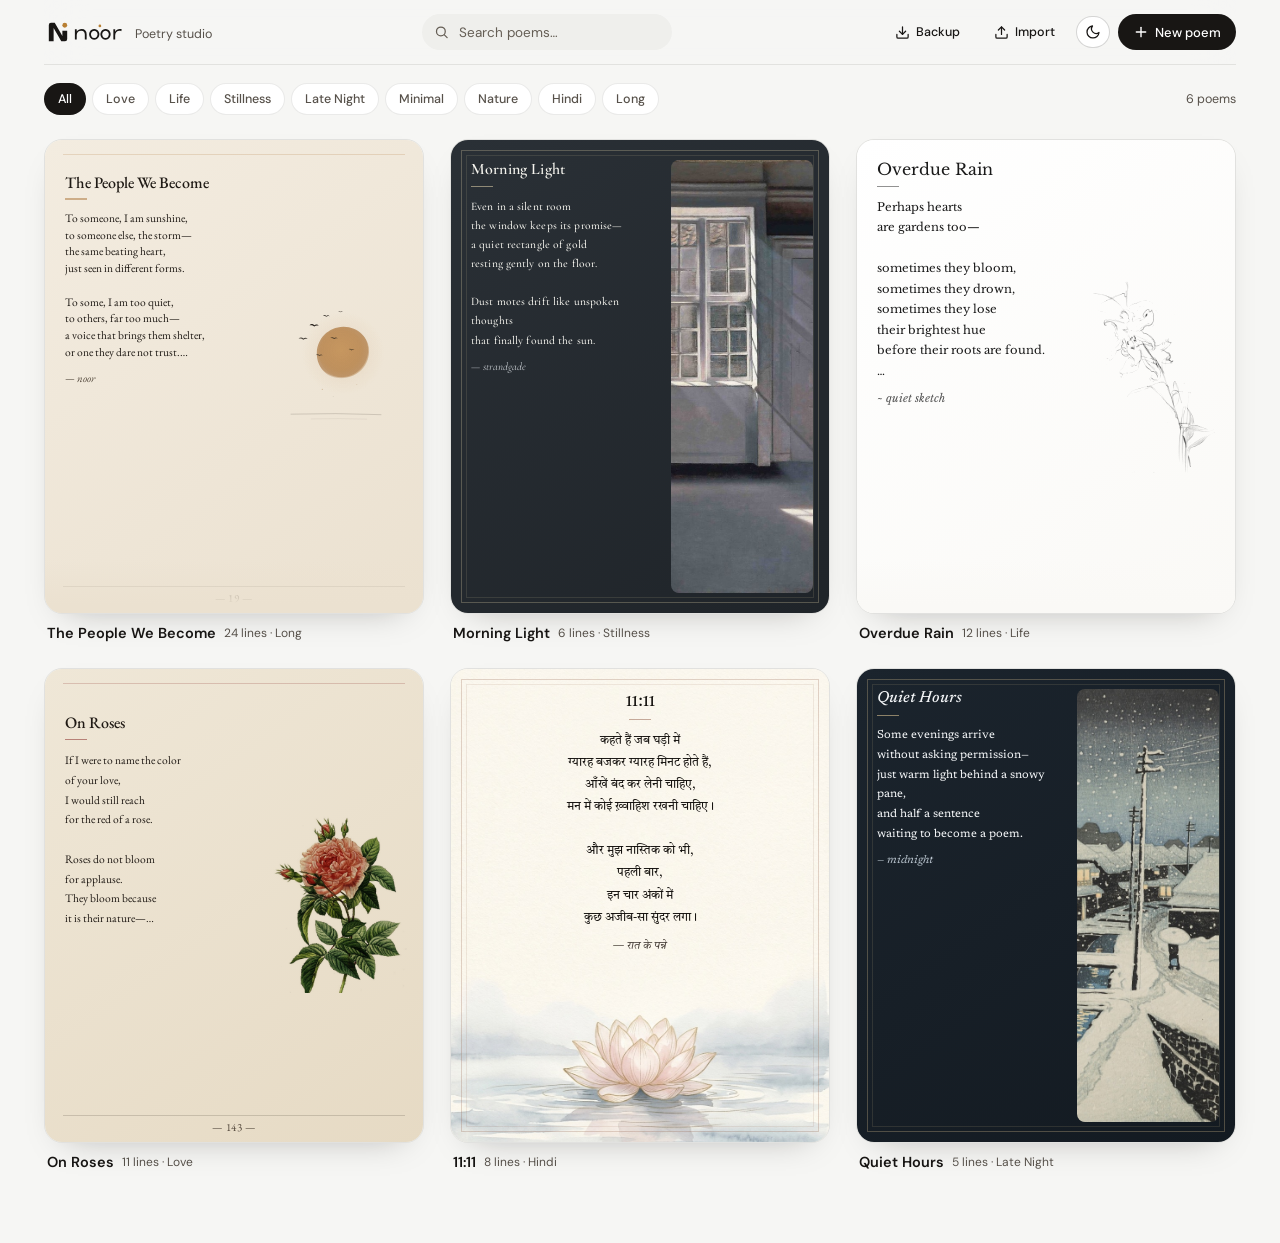
==== index.html @ 833d7e95 "Initial commit: Noor Poetry Studio" ====
<!doctype html>
<html lang="en">
<head>
  <meta charset="utf-8">
  <meta name="viewport" content="width=device-width,initial-scale=1,viewport-fit=cover">
  <meta name="theme-color" content="#F6F6F4" media="(prefers-color-scheme: light)">
  <meta name="theme-color" content="#0E0F12" media="(prefers-color-scheme: dark)">
  <meta name="apple-mobile-web-app-capable" content="yes">
  <meta name="apple-mobile-web-app-status-bar-style" content="default">
  <meta name="apple-mobile-web-app-title" content="Noor">
  <title>Noor — Poetry Studio</title>
  <meta name="description" content="Noor is a quiet, native-feeling poetry writer and editorial studio. 69 curated museum, Indian & minimalist artworks, 32 fonts, draggable text, word & line cutouts, torn paper, and high-res PNG exports.">
  <link rel="manifest" href="./manifest.webmanifest">
  <link rel="icon" href="./assets/brand/kit/favicon.ico" sizes="any">
  <link rel="icon" href="./assets/brand/kit/favicon.svg" type="image/svg+xml">
  <link rel="apple-touch-icon" href="./assets/brand/apple-touch-icon.png">
  <link rel="preconnect" href="https://fonts.googleapis.com">
  <link rel="preconnect" href="https://fonts.gstatic.com" crossorigin>
  <link rel="stylesheet" href="https://fonts.googleapis.com/css2?family=Alex+Brush&family=Amita:wght@400;700&family=Bodoni+Moda:ital,opsz,wght@0,6..96,400..700;1,6..96,400..600&family=Caveat:wght@400..600&family=Cormorant+Garamond:ital,wght@0,400;0,500;0,600;1,400;1,600&family=Courier+Prime:ital,wght@0,400;1,400&family=Crimson+Pro:ital,wght@0,400;0,500;0,600;1,400&family=DM+Sans:ital,opsz,wght@0,9..40,400..600;1,9..40,400&family=Dancing+Script:wght@500;600&family=EB+Garamond:ital,wght@0,400;0,500;0,600;1,400&family=Eczar:wght@400;500;600;700&family=Fraunces:ital,opsz,wght@0,9..144,400..600;1,9..144,400..600&family=Gotu&family=Homemade+Apple&family=IBM+Plex+Mono:wght@400;500&family=Instrument+Serif:ital@0;1&family=Inter:wght@400;500;600&family=Jost:wght@300;400;500&family=Kalam:wght@400;700&family=La+Belle+Aurore&family=Libre+Baskerville:ital,wght@0,400;0,700;1,400&family=Lora:ital,wght@0,400;0,500;0,600;1,400&family=Newsreader:ital,opsz,wght@0,6..72,400..600;1,6..72,400..600&family=Noto+Serif+Devanagari:wght@400;500;600;700&family=Playfair+Display:ital,wght@0,400;0,600;1,400;1,600&family=Reenie+Beanie&family=Rozha+One&family=Sacramento&family=Sahitya:wght@400;700&family=Shadows+Into+Light&family=Special+Elite&family=Syne:wght@400;500;600&family=Tiro+Devanagari+Hindi:ital@0;1&family=Yatra+One&display=swap">
  <link rel="stylesheet" href="./styles.css">
</head>
<body>
  <div id="app"></div>
  <div id="toast-root" class="toast-root" aria-live="polite"></div>
  <script type="module" src="./app.js"></script>
</body>
</html>
---- styles.css ----
:root {
  --bg: #F6F6F4;
  --surface: #FFFFFF;
  --surface-2: #EFEFEC;
  --glass: rgba(255, 255, 255, 0.80);
  --glass-bg: rgba(246, 246, 244, 0.82);
  --ink: #181614;
  --ink-2: #57514A;
  --ink-3: #655E55;
  --line: rgba(24, 22, 20, 0.09);
  --line-strong: rgba(24, 22, 20, 0.18);
  --accent: #B87F32;
  --accent-warm: #A34A32;
  --btn-bg: #181614;
  --btn-ink: #FFFFFF;
  --shadow-sheet: 0 24px 60px -28px rgba(18, 15, 12, 0.30), 0 4px 16px -6px rgba(18, 15, 12, 0.10);
  --shadow-float: 0 12px 32px -10px rgba(18, 15, 12, 0.24), 0 2px 8px -2px rgba(18, 15, 12, 0.10);
  --ease-ios: cubic-bezier(0.32, 0.72, 0, 1);
  --font-ui: "DM Sans", -apple-system, BlinkMacSystemFont, "SF Pro Text", "Segoe UI", sans-serif;
  --font-brand: "Cormorant Garamond", Georgia, serif;
}

[data-theme="dark"] {
  --bg: #0E0F12;
  --surface: #17191E;
  --surface-2: #22252C;
  --glass: rgba(23, 25, 30, 0.82);
  --glass-bg: rgba(14, 15, 18, 0.84);
  --ink: #F4F1EA;
  --ink-2: #ACA69B;
  --ink-3: #878177;
  --line: rgba(255, 255, 255, 0.09);
  --line-strong: rgba(255, 255, 255, 0.20);
  --accent: #D9A75A;
  --accent-warm: #E0876E;
  --btn-bg: #F4F1EA;
  --btn-ink: #121316;
  --shadow-sheet: 0 28px 70px -22px rgba(0, 0, 0, 0.72), 0 6px 18px -6px rgba(0, 0, 0, 0.45);
  --shadow-float: 0 16px 38px -10px rgba(0, 0, 0, 0.62), 0 2px 8px rgba(0, 0, 0, 0.40);
}

*, *::before, *::after { box-sizing: border-box; -webkit-tap-highlight-color: transparent; }
html, body {
  margin: 0; padding: 0; background: var(--bg); color: var(--ink);
  font-family: var(--font-ui); -webkit-font-smoothing: antialiased;
  min-height: 100%; overflow-x: clip;
  font-feature-settings: "cv02", "cv03", "cv04", "cv11";
}
button, input, textarea { font: inherit; color: inherit; touch-action: manipulation; }
button { cursor: pointer; }
button:focus-visible, input:focus-visible, textarea:focus-visible { outline: 2px solid var(--accent); outline-offset: 2px; }

@keyframes iosFadeUp {
  from { opacity: 0; transform: translateY(6px); }
  to { opacity: 1; transform: translateY(0); }
}
@keyframes iosSheetSlide {
  from { transform: translateY(100%); }
  to { transform: translateY(0); }
}
@keyframes iosPopIn {
  from { opacity: 0; transform: scale(0.95) translateY(-4px); }
  to { opacity: 1; transform: scale(1) translateY(0); }
}

/* Shared Buttons — tactile iOS press physics */
.btn {
  display: inline-flex; align-items: center; justify-content: center; gap: 6px;
  height: 36px; padding: 0 14px; border-radius: 999px;
  border: 1px solid var(--line-strong); background: var(--surface); color: var(--ink);
  font-size: 13px; font-weight: 500; white-space: nowrap;
  transition: background .16s ease, border-color .16s ease, transform .14s var(--ease-ios), opacity .16s ease;
}
.btn:hover { background: var(--surface-2); }
.btn:active { transform: scale(0.96); }
.btn.primary { background: var(--btn-bg); color: var(--btn-ink); border-color: transparent; }
.btn.primary:hover { opacity: 0.9; background: var(--btn-bg); }
.btn.ghost { background: transparent; border-color: transparent; }
.btn.ghost:hover { background: var(--surface-2); }
.btn.sm { height: 32px; padding: 0 12px; font-size: 12.5px; }
.btn.icon-only { width: 34px; padding: 0; }
.btn.danger { color: #B83A32; border-color: rgba(184, 58, 50, 0.28); }
[data-theme="dark"] .btn.danger { color: #F08A80; border-color: rgba(240, 138, 128, 0.30); }
.btn.danger:hover { background: rgba(184, 58, 50, 0.10); }
.btn[disabled] { opacity: 0.42; cursor: not-allowed; transform: none; }

/* Brand Mark — The Colophon Arch */
.brand { display: flex; align-items: center; gap: 10px; min-width: 0; }
.brand-arch {
  width: 24px; height: 24px; flex-shrink: 0; color: var(--ink);
  display: inline-flex; align-items: center; justify-content: center;
}
.brand-arch-dot { fill: var(--accent); }
.brand-mark {
  display: inline-flex; align-items: center; gap: 9px;
  font-family: var(--font-brand); font-size: 30px; font-weight: 600;
  letter-spacing: -0.02em; line-height: 1; margin: 0;
}
.brand-sub { font-size: 12.5px; color: var(--ink-2); white-space: nowrap; padding-top: 3px; }

/* ================= GALLERY SHELL ================= */
.shell {
  max-width: 1240px; margin: 0 auto;
  padding: 0 24px calc(72px + env(safe-area-inset-bottom, 0px));
  animation: iosFadeUp .22s var(--ease-ios);
}

.topbar {
  position: sticky; top: 0; z-index: 25;
  display: flex; align-items: center; justify-content: space-between; gap: 14px;
  padding: calc(14px + env(safe-area-inset-top, 0px)) 0 14px;
  background: var(--glass-bg);
  -webkit-backdrop-filter: saturate(180%) blur(20px);
  backdrop-filter: saturate(180%) blur(20px);
  border-bottom: 1px solid var(--line);
}
.topbar-right { display: flex; align-items: center; gap: 8px; flex-wrap: nowrap; }

.search-wrap { position: relative; width: 250px; }
.search-wrap svg { position: absolute; left: 12px; top: 50%; transform: translateY(-50%); color: var(--ink-3); pointer-events: none; }
.search-in {
  width: 100%; height: 36px; padding: 0 14px 0 36px; border-radius: 999px;
  border: 1px solid transparent; background: var(--surface-2); font-size: 13.5px;
  transition: background .16s ease, border-color .16s ease;
}
.search-in::placeholder { color: var(--ink-3); }
.search-in:focus { background: var(--surface); border-color: var(--line-strong); outline: none; }

.filter-bar {
  display: flex; align-items: center; justify-content: space-between; gap: 12px;
  padding: 16px 0 22px;
}
.mood-pills {
  display: flex; align-items: center; gap: 6px;
  overflow-x: auto; scrollbar-width: none; -webkit-overflow-scrolling: touch;
  padding: 2px 0;
}
.mood-pills::-webkit-scrollbar { display: none; }
.pill {
  height: 32px; padding: 0 13px; border-radius: 999px; flex-shrink: 0;
  border: 1px solid var(--line); background: var(--surface); color: var(--ink-2);
  font-size: 12.5px; font-weight: 500;
  transition: all .16s var(--ease-ios);
}
.pill:hover { border-color: var(--line-strong); color: var(--ink); }
.pill:active { transform: scale(0.95); }
.pill.on { background: var(--btn-bg); color: var(--btn-ink); border-color: transparent; }
.gallery-stat { font-size: 12.5px; color: var(--ink-2); white-space: nowrap; flex-shrink: 0; }

/* Anthology Grid */
.anthology-grid {
  display: grid;
  grid-template-columns: repeat(3, minmax(0, 1fr));
  gap: 26px;
}
.poem-card {
  display: flex; flex-direction: column; gap: 10px;
  background: transparent; border: 0; padding: 0; text-align: left;
  transition: transform .22s var(--ease-ios);
}
.poem-card:hover { transform: translateY(-4px); }
.poem-card:active { transform: scale(0.98); }
.poem-card-frame {
  position: relative; width: 100%; aspect-ratio: 4 / 5;
  border-radius: 18px; overflow: hidden;
  border: 1px solid var(--line);
  box-shadow: 0 14px 34px -22px rgba(18, 15, 12, 0.34);
}
.poem-card-frame .poem-sheet {
  width: 100%; height: 100%; max-width: none; border-radius: 0; box-shadow: none;
  aspect-ratio: auto !important; min-height: 0 !important;
}
.poem-card-fade {
  position: absolute; left: 0; right: 0; bottom: 0; height: 54px; z-index: 6; pointer-events: none;
}
.poem-card-meta {
  display: flex; align-items: center; justify-content: space-between; gap: 8px; padding: 0 3px;
}
.poem-card-title { font-size: 14.5px; font-weight: 600; color: var(--ink); margin: 0; overflow: hidden; text-overflow: ellipsis; white-space: nowrap; }
.poem-card-sub { font-size: 12px; color: var(--ink-2); white-space: nowrap; flex-shrink: 0; font-variant-numeric: tabular-nums; }

.empty-state {
  text-align: center; padding: 72px 20px; border: 1px dashed var(--line-strong); border-radius: 20px;
  background: var(--surface);
}
.empty-state h2 { font-family: var(--font-brand); font-size: 30px; font-weight: 500; margin: 12px 0 8px; }
.empty-state p { color: var(--ink-2); font-size: 14px; margin: 0 0 22px; }

/* Floating mobile FAB on Anthology */
.mobile-fab-wrap { display: none; }

/* Popover menu (iOS native action menu) */
.menu-wrap { position: relative; }
.ios-menu {
  position: absolute; right: 0; top: calc(100% + 8px); z-index: 60;
  min-width: 196px; padding: 6px; border-radius: 16px;
  background: var(--glass);
  -webkit-backdrop-filter: saturate(180%) blur(24px);
  backdrop-filter: saturate(180%) blur(24px);
  border: 1px solid var(--line-strong);
  box-shadow: var(--shadow-float);
  display: flex; flex-direction: column; gap: 2px;
  animation: iosPopIn .18s var(--ease-ios);
  transform-origin: top right;
}
.ios-menu-item {
  display: flex; align-items: center; justify-content: space-between; gap: 10px;
  width: 100%; height: 38px; padding: 0 12px; border-radius: 10px;
  border: 0; background: transparent; color: var(--ink);
  font-size: 13.5px; font-weight: 500; text-align: left;
}
.ios-menu-item:hover { background: var(--surface-2); }
.ios-menu-item.danger { color: #B83A32; }
[data-theme="dark"] .ios-menu-item.danger { color: #F08A80; }
.ios-menu-sep { height: 1px; background: var(--line); margin: 4px 6px; }

/* ================= STUDIO VIEW ================= */
.studio {
  display: grid; grid-template-columns: minmax(0, 1fr) 372px;
  height: 100dvh; overflow: hidden;
  animation: iosFadeUp .2s var(--ease-ios);
}
.studio.is-focus { grid-template-columns: minmax(0, 1fr); }
.studio.is-focus .studio-rail { display: none; }

.studio-stage {
  display: flex; flex-direction: column; min-width: 0; min-height: 0;
  background: var(--bg);
}
.stage-bar {
  display: flex; align-items: center; justify-content: space-between; gap: 10px;
  padding: calc(10px + env(safe-area-inset-top, 0px)) 18px 10px;
  border-bottom: 1px solid var(--line);
  background: var(--glass);
  -webkit-backdrop-filter: saturate(180%) blur(20px);
  backdrop-filter: saturate(180%) blur(20px);
  flex-shrink: 0; z-index: 20;
}
.stage-bar-left, .stage-bar-right { display: flex; align-items: center; gap: 7px; }
.desktop-only { display: inline-flex; }
.mobile-only { display: none; }

/* Segmented control (iOS pill track) */
.seg {
  display: inline-flex; align-items: center; padding: 3px; border-radius: 999px;
  background: var(--surface-2); border: 1px solid var(--line);
}
.seg-btn {
  height: 26px; padding: 0 11px; border-radius: 999px; border: 0; background: transparent;
  font-size: 12px; font-weight: 500; color: var(--ink-2); white-space: nowrap;
  transition: all .18s var(--ease-ios);
}
.seg-btn.on { background: var(--surface); color: var(--ink); box-shadow: 0 1px 3px rgba(0, 0, 0, 0.10); }

.stage-canvas-wrap {
  flex: 1; min-height: 0; overflow-y: auto; overscroll-behavior: contain;
  display: flex; flex-direction: column; align-items: center; justify-content: flex-start;
  padding: 24px 28px 36px; gap: 14px;
}

/* Carousel slide bar */
.carousel-nav {
  display: flex; align-items: center; justify-content: center; gap: 8px; flex-wrap: wrap;
  padding: 5px 10px; border-radius: 999px;
  background: var(--surface); border: 1px solid var(--line);
  box-shadow: 0 4px 14px -8px rgba(0, 0, 0, 0.12);
}
.carousel-dots { display: flex; align-items: center; gap: 6px; }
.c-dot {
  width: 7px; height: 7px; border-radius: 50%; border: 0; padding: 0;
  background: var(--line-strong); transition: all .18s var(--ease-ios);
}
.c-dot.on { width: 20px; border-radius: 999px; background: var(--accent); }
.carousel-lbl { font-size: 12px; font-weight: 500; color: var(--ink-2); min-width: 72px; text-align: center; font-variant-numeric: tabular-nums; }

.stage-footer {
  display: flex; align-items: center; justify-content: space-between; gap: 12px;
  padding: 9px 20px; border-top: 1px solid var(--line);
  background: var(--surface); font-size: 12px; color: var(--ink-2); flex-shrink: 0;
  font-variant-numeric: tabular-nums;
}
.stage-tip { color: var(--ink-2); }

/* ================= POEM POSTER SHEET ================= */
.poem-sheet {
  --ps-scale: 1;
  --ps-lh-mult: 1;
  --ps-pad-mult: 1;
  position: relative;
  isolation: isolate;
  width: 100%;
  max-width: 468px;
  border-radius: 16px;
  overflow: hidden;
  box-shadow: var(--shadow-sheet);
  display: flex;
  flex-direction: column;
  justify-content: center;
  flex-shrink: 0;
  transition: background .25s ease;
}
.poem-sheet.rat-4-5 { aspect-ratio: 4 / 5; max-width: 458px; }
.poem-sheet.rat-1-1 { aspect-ratio: 1 / 1; max-width: 458px; }
.poem-sheet.rat-9-16 { aspect-ratio: 9 / 16; max-width: 350px; }
.poem-sheet.rat-2-3 { aspect-ratio: 2 / 3; max-width: 408px; }
.poem-sheet.rat-auto { min-height: 520px; max-width: 520px; height: auto; justify-content: flex-start; }

.poem-sheet.is-mat { padding: 26px 26px 46px; }
.poem-sheet-inner {
  position: relative; width: 100%; flex: 1;
  display: flex; flex-direction: column; justify-content: center;
  overflow: hidden;
}
.poem-sheet.rat-auto .poem-sheet-inner { justify-content: flex-start; }

.poem-grain {
  position: absolute; inset: 0; pointer-events: none; z-index: 1; opacity: 0.032;
  background-image: radial-gradient(rgba(0,0,0,0.6) 0.6px, transparent 0.6px);
  background-size: 4px 4px;
}
.poem-bg-img {
  position: absolute; inset: 0; width: 100%; height: 100%;
  object-fit: cover; z-index: 0; pointer-events: none;
}
.poem-bg-img.blend-mul { mix-blend-mode: multiply; }
.poem-wash { position: absolute; inset: 0; z-index: 1; pointer-events: none; }

/* Frames */
.poem-frame-hairline {
  position: absolute; inset: 16px; border: 1px solid currentColor; opacity: 0.28;
  pointer-events: none; z-index: 4;
}
.poem-frame-hairline::after {
  content: ""; position: absolute; inset: 4px; border: 1px solid currentColor; opacity: 0.45;
}
.poem-frame-arch {
  position: absolute; inset: 18px; border: 1px solid currentColor; opacity: 0.28;
  border-radius: 999px 999px 0 0; pointer-events: none; z-index: 4;
}
.poem-book-top, .poem-book-bot { position: absolute; left: 28px; right: 28px; pointer-events: none; z-index: 4; }
.poem-book-top { top: 22px; height: 1px; background: currentColor; opacity: 0.22; }
.poem-book-bot {
  bottom: 14px; text-align: center; font-size: 11px; letter-spacing: .06em;
  padding-top: 8px; border-top: 1px solid color-mix(in srgb, currentColor 22%, transparent);
}

/* Split & Stack — no z-index so mix-blend-mode: multiply blends cleanly with .poem-sheet */
.poem-split {
  position: relative; width: 100%; flex: 1;
  display: grid; grid-template-columns: minmax(0, 1.18fr) minmax(0, 0.88fr);
  align-items: center; gap: 14px;
  padding: calc(34px * var(--ps-pad-mult)) calc(24px * var(--ps-pad-mult)) calc(34px * var(--ps-pad-mult)) calc(32px * var(--ps-pad-mult));
}
.poem-sheet.rat-auto .poem-split { align-items: start; padding-top: 44px; padding-bottom: 48px; }
.poem-sheet.fr-bookpage .poem-split { padding-top: calc(44px * var(--ps-pad-mult)); padding-bottom: calc(50px * var(--ps-pad-mult)); }

.poem-split-art {
  width: 100%; height: 100%; max-height: 450px;
  display: flex; align-items: center; justify-content: center;
  overflow: hidden; border-radius: 8px;
}
.poem-sheet.rat-auto .poem-split-art { position: sticky; top: 28px; height: 380px; }
.poem-split-art.is-blend, .poem-split-art.is-contain { border-radius: 0; }
.poem-split-art.is-blend { mix-blend-mode: multiply; }

.poem-stack {
  position: relative; width: 100%; flex: 1;
  display: flex; flex-direction: column; justify-content: space-between; gap: 16px;
  padding: calc(34px * var(--ps-pad-mult)) calc(34px * var(--ps-pad-mult)) calc(28px * var(--ps-pad-mult));
}
.poem-sheet.fr-bookpage .poem-stack { padding-top: calc(44px * var(--ps-pad-mult)); padding-bottom: calc(48px * var(--ps-pad-mult)); }
.poem-stack-art {
  width: 100%; height: 170px; flex-shrink: 0;
  display: flex; align-items: center; justify-content: center;
  overflow: hidden; border-radius: 8px;
}
.poem-stack-art.is-blend, .poem-stack-art.is-contain { border-radius: 0; }
.poem-stack-art.is-blend { mix-blend-mode: multiply; }

.poem-side-img { width: 100%; height: 100%; object-fit: cover; display: block; }
.poem-side-img.blend-mul, .poem-side-img.is-contain { object-fit: contain; }
.poem-side-img.is-vignette {
  -webkit-mask-image: radial-gradient(ellipse 62% 62% at 50% 48%, #000 42%, transparent 94%);
  mask-image: radial-gradient(ellipse 62% 62% at 50% 48%, #000 42%, transparent 94%);
}

/* Text block */
.poem-text-col { position: relative; z-index: 3; width: 100%; display: flex; flex-direction: column; }
.poem-overlay-pad { padding: calc(44px * var(--ps-pad-mult)) calc(42px * var(--ps-pad-mult)); }
.poem-sheet.fr-bookpage .poem-overlay-pad {
  padding-top: calc(52px * var(--ps-pad-mult));
  padding-bottom: calc(58px * var(--ps-pad-mult));
}

.poem-title-in, .poem-title-ro {
  width: 100%; border: 0; background: transparent; padding: 0; margin: 0;
  font-size: calc(23px * var(--ps-scale));
  line-height: 1.22; color: inherit; outline: none;
}
.poem-title-in::placeholder { color: currentColor; opacity: 0.36; }
.poem-rule {
  width: calc(30px * var(--ps-scale)); height: 1.5px;
  margin: calc(9px * var(--ps-scale)) 0 calc(15px * var(--ps-scale)); opacity: 0.55;
}
.poem-text-col.al-center .poem-rule { margin-left: auto; margin-right: auto; }
.poem-text-col.al-right .poem-rule { margin-left: auto; }

.poem-body-in, .poem-body-ro {
  width: 100%; border: 0; background: transparent; padding: 0; margin: 0;
  font-size: calc(14.5px * var(--ps-scale));
  color: inherit; resize: none; outline: none;
  white-space: pre-wrap; word-break: break-word; overflow: hidden;
}
.poem-body-in::placeholder { color: currentColor; opacity: 0.36; }
.poem-sign {
  margin-top: calc(16px * var(--ps-scale));
  font-size: max(11px, calc(12px * var(--ps-scale)));
  font-style: italic; opacity: 1;
}
.poem-slide-badge {
  position: absolute; bottom: 14px; left: 50%; transform: translateX(-50%);
  z-index: 4; font-size: 11px; letter-spacing: .08em; pointer-events: none;
}

/* Gallery Card Miniature */
.poem-card-frame .poem-sheet-inner { justify-content: flex-start; }
.poem-card-frame .poem-split { padding: 20px 16px 20px 20px; gap: 10px; align-items: start; }
.poem-card-frame .poem-overlay-pad { padding: 24px 22px; }
.poem-card-frame .poem-title-ro { font-size: 16px; }
.poem-card-frame .poem-body-ro {
  font-size: 11.5px;
  display: -webkit-box; -webkit-line-clamp: 9; -webkit-box-orient: vertical; overflow: hidden;
}
.poem-card-frame .poem-rule { margin: 6px 0 10px; width: 22px; }
.poem-card-frame .poem-sign { font-size: 11px; margin-top: 10px; }
.poem-card-frame .poem-frame-hairline { inset: 10px; }
.poem-card-frame .poem-book-top { top: 14px; left: 18px; right: 18px; }
.poem-card-frame .poem-book-bot { bottom: 8px; left: 18px; right: 18px; font-size: 11px; padding-top: 4px; }

/* ================= DESKTOP INSPECTOR RAIL ================= */
.studio-rail {
  display: flex; flex-direction: column; min-height: 0;
  background: var(--surface); border-left: 1px solid var(--line);
}
.rail-sheet-head { display: none; }
.rail-tabs {
  display: grid; grid-template-columns: repeat(4, 1fr);
  border-bottom: 1px solid var(--line); flex-shrink: 0;
}
.rail-tab {
  height: 46px; border: 0; background: transparent;
  font-size: 13px; font-weight: 500; color: var(--ink-2);
  border-bottom: 2px solid transparent; transition: color .14s ease, border-color .14s ease;
}
.rail-tab:hover { color: var(--ink); }
.rail-tab.on { color: var(--ink); border-bottom-color: var(--ink); font-weight: 600; }

.rail-body {
  flex: 1; min-height: 0; overflow-y: auto; overscroll-behavior: contain;
  padding: 16px; display: flex; flex-direction: column; gap: 16px;
}
.rail-foot {
  display: flex; align-items: center; justify-content: space-between; gap: 8px;
  padding: 12px 16px; border-top: 1px solid var(--line); flex-shrink: 0;
}

.sec-lbl {
  font-size: 11px; font-weight: 600; text-transform: uppercase; letter-spacing: .06em;
  color: var(--ink-2); margin: 0 0 8px;
}
.subtabs { display: flex; flex-wrap: wrap; gap: 5px; }
.subtab {
  height: 28px; padding: 0 11px; border-radius: 999px;
  border: 1px solid var(--line); background: transparent; color: var(--ink-2);
  font-size: 11.5px; font-weight: 500; white-space: nowrap;
  transition: all .14s ease;
}
.subtab:hover { border-color: var(--line-strong); color: var(--ink); }
.subtab:active { transform: scale(0.95); }
.subtab.on { background: var(--btn-bg); color: var(--btn-ink); border-color: transparent; }

.paint-grid { display: grid; grid-template-columns: repeat(3, minmax(0, 1fr)); gap: 8px; }
.paint-btn {
  display: flex; flex-direction: column; align-items: stretch; gap: 4px;
  padding: 4px; border-radius: 12px;
  border: 1px solid var(--line); background: transparent; text-align: center;
  transition: border-color .14s ease, transform .14s var(--ease-ios);
}
.paint-btn:hover { border-color: var(--line-strong); }
.paint-btn:active { transform: scale(0.96); }
.paint-btn.on { border-color: var(--ink); box-shadow: inset 0 0 0 1px var(--ink); }
.paint-thumb {
  display: block; width: 100%; aspect-ratio: 3 / 4; border-radius: 8px;
  overflow: hidden; background: var(--surface-2);
}
.paint-thumb img { width: 100%; height: 100%; object-fit: cover; display: block; }
.paint-thumb.is-contain { isolation: isolate; }
.paint-thumb.is-contain img { object-fit: contain; padding: 5px; }
.paint-thumb.is-blend img { mix-blend-mode: multiply; }
.paint-thumb.is-vignette img {
  -webkit-mask-image: radial-gradient(ellipse 62% 62% at 50% 48%, #000 42%, transparent 94%);
  mask-image: radial-gradient(ellipse 62% 62% at 50% 48%, #000 42%, transparent 94%);
}
.paint-nm { font-size: 11px; font-weight: 500; color: var(--ink-2); white-space: nowrap; overflow: hidden; text-overflow: ellipsis; }

.paper-grid { display: grid; grid-template-columns: repeat(2, minmax(0, 1fr)); gap: 8px; }
.paper-btn {
  display: flex; flex-direction: column; gap: 5px; padding: 6px; border-radius: 12px;
  border: 1px solid var(--line); background: transparent; text-align: left;
  transition: transform .14s var(--ease-ios);
}
.paper-btn:hover { border-color: var(--line-strong); }
.paper-btn:active { transform: scale(0.97); }
.paper-btn.on { border-color: var(--ink); box-shadow: inset 0 0 0 1px var(--ink); }
.paper-sw {
  height: 44px; border-radius: 8px; display: flex; align-items: center; justify-content: center;
  font-family: var(--font-brand); font-size: 20px; border: 1px solid var(--line);
}
.paper-nm { font-size: 11.5px; font-weight: 500; color: var(--ink-2); }

.pills { display: flex; flex-wrap: wrap; gap: 6px; }
.choice-pill {
  height: 32px; padding: 0 12px; border-radius: 10px;
  border: 1px solid var(--line); background: transparent; color: var(--ink-2);
  font-size: 12.5px; font-weight: 500; transition: all .14s ease;
}
.choice-pill:hover { border-color: var(--line-strong); color: var(--ink); }
.choice-pill:active { transform: scale(0.96); }
.choice-pill.on { background: var(--btn-bg); color: var(--btn-ink); border-color: transparent; }

.font-list { display: flex; flex-direction: column; gap: 6px; }
.font-btn {
  display: flex; align-items: baseline; justify-content: space-between; gap: 10px;
  padding: 11px 13px; border-radius: 12px; border: 1px solid var(--line);
  background: transparent; text-align: left; transition: all .14s ease;
}
.font-btn:hover { border-color: var(--line-strong); }
.font-btn:active { transform: scale(0.98); }
.font-btn.on { border-color: var(--ink); background: var(--surface-2); }
.font-sample { font-size: 17px; color: var(--ink); }
.font-cat { font-size: 11px; color: var(--ink-2); text-transform: capitalize; }

.field-in {
  width: 100%; height: 38px; padding: 0 12px; border-radius: 10px;
  border: 1px solid var(--line); background: var(--bg); font-size: 13.5px;
}
.field-in:focus { border-color: var(--ink-3); outline: none; background: var(--surface); }
.range-in { width: 100%; accent-color: var(--ink); }
.hint { font-size: 12px; color: var(--ink-2); line-height: 1.5; margin: 0; }

.word-chips { display: flex; flex-wrap: wrap; gap: 6px; }
.word-chip {
  padding: 5px 11px; border-radius: 999px; border: 1px solid var(--line);
  background: var(--bg); font-size: 12.5px; color: var(--ink);
  transition: transform .12s ease, background .14s ease;
}
.word-chip:hover { border-color: var(--ink-3); background: var(--surface-2); }
.word-chip:active { transform: scale(0.94); }

/* Mobile iOS Bottom Tab Dock & Sheet Backdrop (hidden on desktop) */
.ios-dock { display: none; }
.sheet-scrim { display: none; }

/* Toast — floating iOS Dynamic Pill */
.toast-root {
  position: fixed; bottom: calc(24px + env(safe-area-inset-bottom, 0px)); left: 50%; transform: translateX(-50%);
  z-index: 90; display: flex; flex-direction: column; gap: 8px; pointer-events: none;
}
.toast {
  padding: 10px 18px; border-radius: 999px;
  background: var(--ink); color: var(--bg);
  font-size: 13px; font-weight: 500; box-shadow: var(--shadow-float);
  animation: iosFadeUp .2s var(--ease-ios);
}

/* ================= TABLET & MOBILE — NATIVE iOS EXPERIENCE ================= */
@media (max-width: 1020px) {
  .anthology-grid { grid-template-columns: repeat(2, minmax(0, 1fr)); gap: 18px; }
}

@media (max-width: 860px) {
  .desktop-only { display: none !important; }
  .mobile-only { display: inline-flex; }

  /* Full-screen native iOS Studio viewport */
  .studio {
    display: flex; flex-direction: column;
    height: 100dvh; overflow: hidden;
  }
  .studio-stage { flex: 1; min-height: 0; }
  .stage-bar {
    padding: calc(8px + env(safe-area-inset-top, 0px)) 12px 8px;
    gap: 6px; min-height: 52px;
  }
  .stage-canvas-wrap {
    padding: 14px 14px 86px; gap: 10px;
  }
  .stage-footer {
    display: none;
  }

  /* Native Frosted-Glass Bottom Tab Dock */
  .ios-dock {
    position: fixed; left: 0; right: 0; bottom: 0; z-index: 40;
    display: grid; grid-template-columns: repeat(4, 1fr);
    padding: 6px 10px calc(8px + env(safe-area-inset-bottom, 0px));
    background: var(--glass);
    -webkit-backdrop-filter: saturate(180%) blur(24px);
    backdrop-filter: saturate(180%) blur(24px);
    border-top: 1px solid var(--line);
  }
  .dock-btn {
    display: flex; flex-direction: column; align-items: center; justify-content: center; gap: 3px;
    height: 46px; border: 0; background: transparent; color: var(--ink-2);
    font-size: 11px; font-weight: 500; border-radius: 12px;
    transition: color .14s ease, transform .14s var(--ease-ios);
  }
  .dock-btn:active { transform: scale(0.92); }
  .dock-btn.on { color: var(--ink); font-weight: 600; }
  .dock-btn.on svg { color: var(--accent); }

  /* Spring-animated iOS Bottom Sheet Drawer */
  .sheet-scrim {
    position: fixed; inset: 0; z-index: 45;
    background: rgba(12, 12, 14, 0.24);
    display: none;
  }
  .sheet-scrim.open { display: block; }

  .studio-rail {
    position: fixed; left: 0; right: 0; bottom: 0; z-index: 50;
    height: 56dvh; max-height: 540px;
    border-left: 0; border-top: 1px solid var(--line-strong);
    border-radius: 24px 24px 0 0;
    background: var(--glass);
    -webkit-backdrop-filter: saturate(190%) blur(28px);
    backdrop-filter: saturate(190%) blur(28px);
    box-shadow: 0 -12px 44px -10px rgba(0, 0, 0, 0.24);
    transform: translateY(105%);
    transition: transform .32s var(--ease-ios);
    pointer-events: none;
    padding-bottom: env(safe-area-inset-bottom, 0px);
  }
  .studio-rail.sheet-open {
    transform: translateY(0);
    pointer-events: auto;
  }
  .rail-tabs { display: none; }
  .rail-foot { display: none; }
  .rail-sheet-head {
    display: flex; flex-direction: column; align-items: center;
    padding: 8px 16px 10px; border-bottom: 1px solid var(--line); flex-shrink: 0;
  }
  .sheet-grabber {
    width: 36px; height: 4px; border-radius: 999px;
    background: var(--line-strong); margin-bottom: 8px;
  }
  .sheet-head-row {
    width: 100%; display: flex; align-items: center; justify-content: space-between;
  }
  .sheet-title { font-size: 15px; font-weight: 600; margin: 0; }
  .toast-root { bottom: calc(74px + env(safe-area-inset-bottom, 0px)); }
}

@media (max-width: 600px) {
  .shell { padding: 0 16px calc(92px + env(safe-area-inset-bottom, 0px)); }
  .topbar { padding: calc(12px + env(safe-area-inset-top, 0px)) 0 12px; gap: 10px; flex-wrap: wrap; }
  .brand-mark { font-size: 28px; }
  .brand-sub { display: none; }
  .search-wrap { width: 100%; order: 3; }
  .filter-bar { padding: 12px 0 16px; }
  .gallery-stat { display: none; }
  .anthology-grid { grid-template-columns: 1fr; gap: 22px; }

  .stage-bar { padding: calc(8px + env(safe-area-inset-top, 0px)) 10px 8px; gap: 4px; }
  .stage-bar-left, .stage-bar-right { gap: 5px; }
  .seg-btn { padding: 0 8px; font-size: 11.5px; }
  .btn.sm { padding: 0 10px; font-size: 12px; }

  .poem-sheet:not(.rat-auto) .poem-title-in,
  .poem-sheet:not(.rat-auto) .poem-title-ro { font-size: calc(18.5px * var(--ps-scale)); }
  .poem-sheet:not(.rat-auto) .poem-body-in,
  .poem-sheet:not(.rat-auto) .poem-body-ro { font-size: calc(11.6px * var(--ps-scale)); }
  .poem-sheet:not(.rat-auto) .poem-split { padding: calc(28px * var(--ps-pad-mult)) calc(16px * var(--ps-pad-mult)) calc(32px * var(--ps-pad-mult)) calc(20px * var(--ps-pad-mult)); gap: 10px; }
  .poem-sheet.fr-bookpage:not(.rat-auto) .poem-split { padding-top: 38px; padding-bottom: 42px; }
  .poem-overlay-pad { padding: calc(28px * var(--ps-pad-mult)) calc(22px * var(--ps-pad-mult)); }

  /* Floating Native iOS Bottom Write Pill on Anthology */
  .mobile-fab-wrap {
    display: flex; justify-content: center;
    position: fixed; left: 0; right: 0;
    bottom: calc(16px + env(safe-area-inset-bottom, 0px));
    z-index: 30; pointer-events: none;
  }
  .mobile-fab {
    pointer-events: auto;
    height: 48px; padding: 0 22px; border-radius: 999px;
    background: var(--btn-bg); color: var(--btn-ink); border: 0;
    box-shadow: var(--shadow-float);
    display: inline-flex; align-items: center; gap: 8px;
    font-size: 14px; font-weight: 600;
    transition: transform .16s var(--ease-ios);
  }
  .mobile-fab:active { transform: scale(0.94); }
}

/* ================= TORN PAPER & CUT-OUT TEXT STYLES ================= */
.poem-text-col.ts-torn {
  max-width: 74%;
  filter: drop-shadow(0 8px 16px rgba(18, 15, 12, 0.24));
}
.poem-sheet.rat-4-5 .poem-overlay-pad.ts-torn,
.poem-sheet.rat-1-1 .poem-overlay-pad.ts-torn,
.poem-sheet.rat-2-3 .poem-overlay-pad.ts-torn,
.poem-sheet.rat-9-16 .poem-overlay-pad.ts-torn,
.poem-sheet.rat-auto .poem-overlay-pad.ts-torn {
  padding: 28px 22px;
}
.poem-torn-scrap {
  position: relative;
  background: linear-gradient(155deg, #ECE8E1 0%, #DFDAD1 100%);
  color: #191715;
  padding: calc(28px * var(--ps-pad-mult)) calc(24px * var(--ps-pad-mult)) calc(32px * var(--ps-pad-mult)) calc(22px * var(--ps-pad-mult));
  clip-path: polygon(
    2% 1%, 14% 0%, 28% 1.4%, 44% 0.3%, 62% 1.6%, 78% 0.4%, 93% 1.8%, 99% 3%,
    97.5% 11%, 99.6% 21%, 97.2% 31%, 99.5% 43%, 97% 54%, 99.2% 65%, 96.8% 76%, 99% 87%, 96.5% 97%,
    84% 99.5%, 68% 98.2%, 52% 99.8%, 35% 98.5%, 18% 99.6%, 5% 98.4%, 1% 95%,
    2.4% 85%, 0.4% 73%, 2.2% 61%, 0.6% 49%, 2.5% 36%, 0.5% 24%, 2.2% 12%
  );
}
.poem-torn-scrap .poem-sign { color: #4A453F !important; }
.poem-torn-scrap .poem-rule { background: #4A453F !important; }
.poem-card-frame .poem-text-col.ts-torn { max-width: 78%; }
.poem-card-frame .poem-torn-scrap { padding: 14px 14px 16px 12px; }

/* Cut-Out Pasted Paper Strips (inspired by vintage bird collage poetry) */
.poem-cutout-block {
  display: flex; flex-direction: column; gap: 3px;
  cursor: text;
}
.poem-text-col.al-center .poem-cutout-block { align-items: center; }
.poem-text-col.al-right .poem-cutout-block { align-items: flex-end; }
.poem-text-col.al-left .poem-cutout-block { align-items: flex-start; }

.cutout-strip {
  display: inline-block;
  background: #F4EFE2;
  color: #1B1814;
  padding: 2px 7px 3px;
  border-radius: 1px;
  box-shadow: 0 1px 2px rgba(24, 20, 14, 0.16), inset 0 0 0 0.5px rgba(24, 20, 14, 0.06);
  line-height: 1.38;
  max-width: 100%;
}
.cutout-strip.is-title {
  padding: 3px 9px 4px;
  margin-bottom: 6px;
}
.cutout-strip.is-sign {
  margin-top: 8px;
  font-style: italic;
  color: #4D463B;
}
.cutout-gap { height: calc(9px * var(--ps-scale)); }
.cutout-strip:nth-child(even) { transform: rotate(-0.35deg); }
.cutout-strip:nth-child(3n) { transform: rotate(0.3deg); }

.cutout-edit-ta {
  width: 100%; border: 1px dashed rgba(24, 22, 20, 0.35); border-radius: 6px;
  background: rgba(244, 239, 226, 0.94); color: #1B1814;
  padding: 10px 12px; resize: none; outline: none;
  font-size: calc(14px * var(--ps-scale));
}
.poem-card-frame .cutout-strip { padding: 1px 5px; font-size: 11px; }

/* ================= CUSTOM NOOR BRAND LOCKUP & APPLE MOTION ================= */
.brand-lockup-svg {
  height: 28px; width: auto; display: block; color: var(--ink);
  transition: opacity .18s var(--ease-ios), transform .18s var(--ease-ios);
}
.brand-lockup-svg:hover { opacity: 0.86; }
.brand-gold { fill: var(--accent); }
.brand-mark-btn {
  display: inline-flex; align-items: center; gap: 8px;
  margin: 0; padding: 0; border: 0; background: transparent;
}

@keyframes cardReveal {
  from { opacity: 0; transform: translateY(10px) scale(0.985); }
  to { opacity: 1; transform: translateY(0) scale(1); }
}
@keyframes artSwapIn {
  from { opacity: 0.45; transform: scale(1.012); }
  to { opacity: 1; transform: scale(1); }
}
.poem-card {
  animation: cardReveal .36s var(--ease-ios) both;
}
.poem-card:nth-child(2) { animation-delay: 40ms; }
.poem-card:nth-child(3) { animation-delay: 80ms; }
.poem-card:nth-child(4) { animation-delay: 120ms; }
.poem-card:nth-child(5) { animation-delay: 160ms; }
.poem-card:nth-child(6) { animation-delay: 200ms; }
.poem-side-img, .poem-bg-img { animation: artSwapIn .28s var(--ease-ios); }

/* ================= DRAGGABLE TEXTBOX ================= */
.poem-text-col {
  transform: translate(var(--tx, 0%), var(--ty, 0%));
  transition: transform .18s var(--ease-ios);
}
.poem-text-col.is-dragging {
  transition: none !important;
  cursor: grabbing;
  user-select: none;
}
.poem-text-col.is-dragging::after {
  content: ""; position: absolute; inset: -8px;
  border: 1.5px dashed color-mix(in srgb, currentColor 38%, transparent);
  border-radius: 10px; pointer-events: none;
}
.drag-handle {
  position: absolute; top: -26px; right: 0; z-index: 10;
  display: inline-flex; align-items: center; gap: 4px;
  height: 22px; padding: 0 8px; border-radius: 999px;
  border: 1px solid var(--line-strong);
  background: var(--glass);
  -webkit-backdrop-filter: blur(12px); backdrop-filter: blur(12px);
  color: var(--ink); font-family: var(--font-ui); font-size: 10.5px; font-weight: 500;
  letter-spacing: 0; font-style: normal;
  cursor: grab; opacity: 0; pointer-events: auto;
  transition: opacity .18s ease, transform .14s var(--ease-ios);
  touch-action: none;
}
.drag-handle:active { cursor: grabbing; transform: scale(0.95); }
.poem-sheet:hover .drag-handle,
.poem-text-col:focus-within .drag-handle,
.poem-text-col.is-dragging .drag-handle,
.poem-text-col.has-offset .drag-handle { opacity: 0.92; }
@media (hover: none) {
  .drag-handle { opacity: 0.78; }
}

/* ================= CORNER ART PLACEMENT (INDIAN EDITORIAL STYLE) ================= */
.poem-corner-wrap {
  position: relative; width: 100%; flex: 1;
  display: flex; flex-direction: column; justify-content: flex-start;
  padding: calc(44px * var(--ps-pad-mult)) calc(38px * var(--ps-pad-mult)) calc(140px * var(--ps-pad-mult));
}
.poem-corner-art {
  position: absolute; right: 12px; bottom: 12px;
  width: 52%; height: 50%; max-width: 248px; max-height: 248px;
  display: flex; align-items: flex-end; justify-content: flex-end;
  pointer-events: none; z-index: 2;
}
.poem-corner-art.is-blend { mix-blend-mode: multiply; }
.poem-corner-art img { width: 100%; height: 100%; object-fit: contain; object-position: right bottom; display: block; }
.poem-card-frame .poem-corner-wrap { padding: 24px 20px 80px; }
.poem-card-frame .poem-corner-art { width: 54%; height: 50%; right: 6px; bottom: 6px; }

/* ================= PAPER TEXTURES ================= */
.poem-grain.tex-none { opacity: 0; }
.poem-grain.tex-grain { opacity: 0.036; }
.poem-grain.tex-kraft {
  opacity: 0.16;
  background-image:
    radial-gradient(rgba(62, 42, 22, 0.55) 0.7px, transparent 0.7px),
    radial-gradient(rgba(255, 246, 232, 0.45) 0.6px, transparent 0.6px),
    repeating-linear-gradient(12deg, rgba(60, 40, 20, 0.05) 0 1px, transparent 1px 6px);
  background-size: 5px 5px, 7px 7px, 14px 14px;
  background-position: 0 0, 2px 3px, 0 0;
}
.poem-grain.tex-cotton {
  opacity: 0.09;
  background-image:
    repeating-linear-gradient(0deg, rgba(40, 34, 28, 0.12) 0 1px, transparent 1px 4px),
    repeating-linear-gradient(90deg, rgba(40, 34, 28, 0.09) 0 1px, transparent 1px 5px);
  background-size: 5px 5px;
}

/* ================= 7 EXPRESSIVE TITLE STYLES ================= */
.poem-title-smallcaps {
  font-size: calc(12px * var(--ps-scale)) !important;
  text-transform: uppercase;
  letter-spacing: 0.24em !important;
  opacity: 0.85;
}
.poem-title-italic {
  font-style: italic !important;
  font-size: calc(29px * var(--ps-scale)) !important;
  line-height: 1.15;
}
.poem-title-highlight {
  display: inline-block; width: auto !important;
  padding: 2px 10px 4px;
  border-radius: 4px;
  background: color-mix(in srgb, var(--t-acc, #C48B3B) 24%, transparent);
}
.poem-title-vertical {
  position: absolute; left: 14px; top: 50%; transform: translateY(-50%) rotate(180deg);
  writing-mode: vertical-rl;
  z-index: 5; font-size: 11.5px; letter-spacing: 0.22em; text-transform: uppercase;
  opacity: 0.62; pointer-events: none; white-space: nowrap;
}
.poem-body-dropcap::first-letter {
  font-size: 2.35em; font-weight: 600; line-height: 0.82;
  padding-right: 4px; float: left;
}
.poem-em-u { text-decoration: underline; text-underline-offset: 4px; text-decoration-thickness: 1.4px; }
.poem-em-b { font-weight: 700; }

/* ================= WORD-WISE CUT-OUT TILES ================= */
.cutout-word-row {
  display: flex; flex-wrap: wrap; align-items: baseline; gap: 4px 5px;
  margin-bottom: 3px;
}
.poem-text-col.al-center .cutout-word-row { justify-content: center; }
.poem-text-col.al-right .cutout-word-row { justify-content: flex-end; }
.cutout-word-tile {
  display: inline-block;
  background: #F4EFE2;
  color: #1B1814;
  padding: 1.5px 5.5px 2.5px;
  border-radius: 1px;
  box-shadow: 0 1px 2px rgba(24, 20, 14, 0.16), inset 0 0 0 0.5px rgba(24, 20, 14, 0.06);
  line-height: 1.36;
}
.cutout-word-tile:nth-child(3n+1) { transform: rotate(-0.7deg); }
.cutout-word-tile:nth-child(3n+2) { transform: rotate(0.55deg); }
.cutout-word-tile:nth-child(5n) { transform: rotate(-0.3deg) translateY(0.5px); }
.poem-card-frame .cutout-word-tile { padding: 1px 3.5px; font-size: 11px; }

/* ================= INK COLOUR SWATCH DOTS ================= */
.ink-swatches { display: flex; flex-wrap: wrap; gap: 7px; align-items: center; }
.ink-dot {
  width: 28px; height: 28px; border-radius: 50%;
  border: 1.5px solid var(--line-strong); padding: 0;
  display: inline-flex; align-items: center; justify-content: center;
  font-size: 10px; font-weight: 600;
  transition: transform .14s var(--ease-ios), box-shadow .14s ease;
}
.ink-dot:hover { transform: scale(1.08); }
.ink-dot.on { box-shadow: 0 0 0 2px var(--surface), 0 0 0 4px var(--ink); }
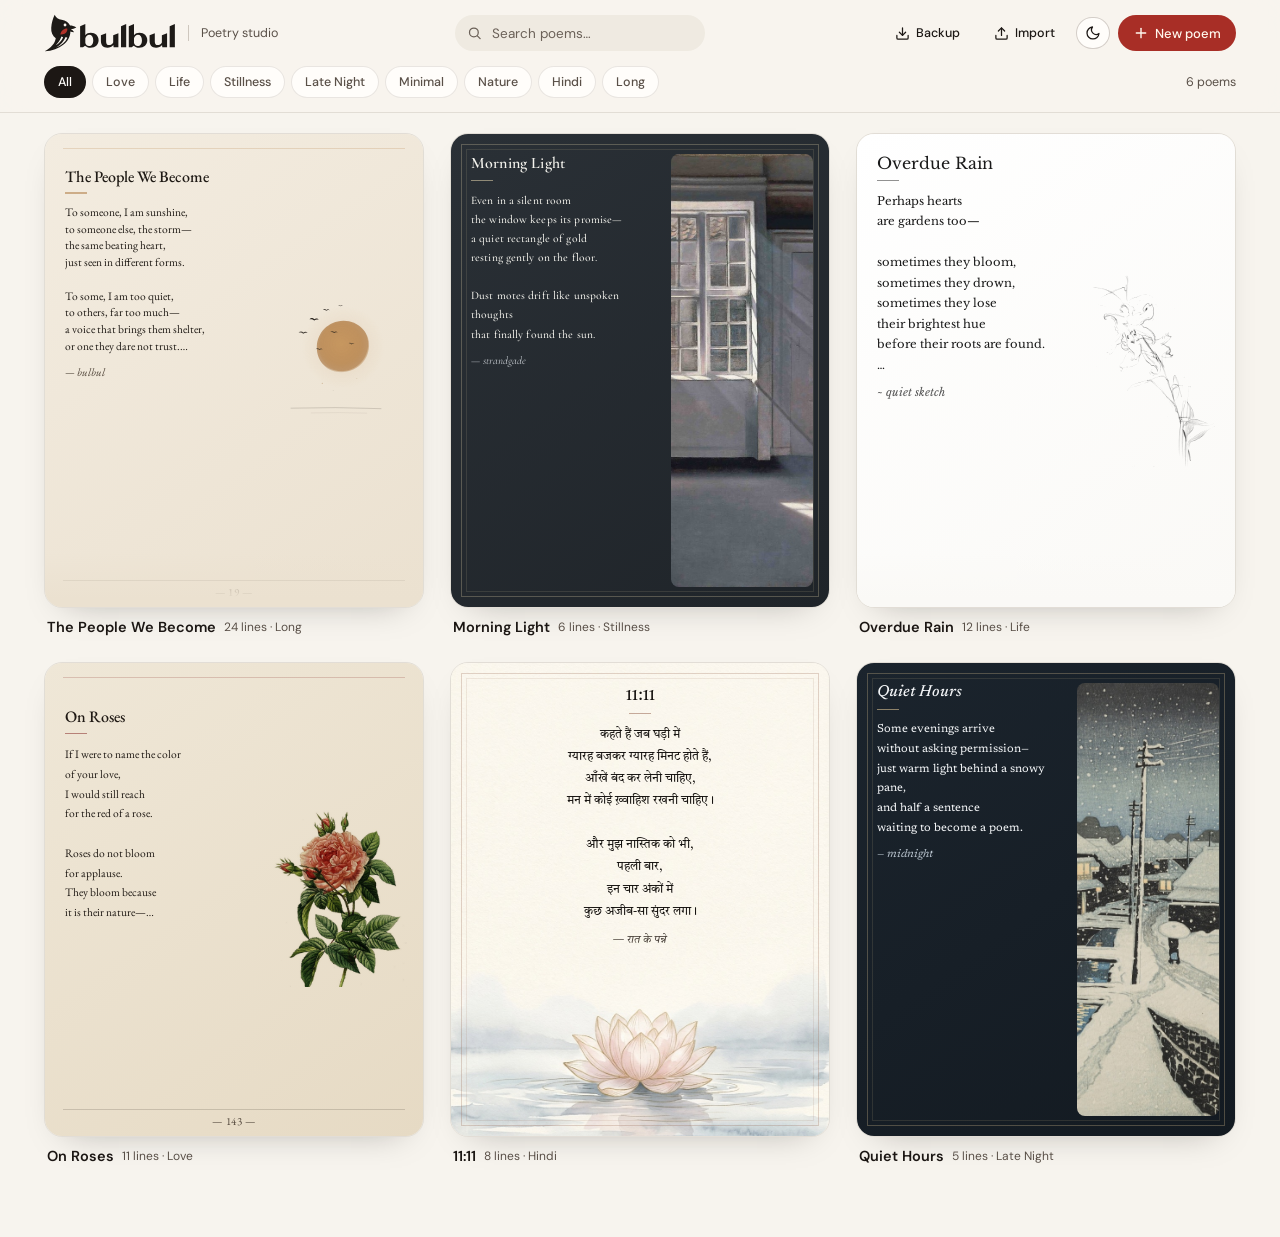
==== commit 30d00243: "Rename to Bulbul, fix screen jump, refresh UI Rendering replaced all of #app with innerHTML on every" ====
--- a/index.html
+++ b/index.html
@@ -3,13 +3,13 @@
 <head>
   <meta charset="utf-8">
   <meta name="viewport" content="width=device-width,initial-scale=1,viewport-fit=cover">
-  <meta name="theme-color" content="#F6F6F4" media="(prefers-color-scheme: light)">
-  <meta name="theme-color" content="#0E0F12" media="(prefers-color-scheme: dark)">
+  <meta name="theme-color" content="#F7F4EE" media="(prefers-color-scheme: light)">
+  <meta name="theme-color" content="#12100E" media="(prefers-color-scheme: dark)">
   <meta name="apple-mobile-web-app-capable" content="yes">
   <meta name="apple-mobile-web-app-status-bar-style" content="default">
-  <meta name="apple-mobile-web-app-title" content="Noor">
-  <title>Noor — Poetry Studio</title>
-  <meta name="description" content="Noor is a quiet, native-feeling poetry writer and editorial studio. 69 curated museum, Indian & minimalist artworks, 32 fonts, draggable text, word & line cutouts, torn paper, and high-res PNG exports.">
+  <meta name="apple-mobile-web-app-title" content="Bulbul">
+  <title>Bulbul · Poetry studio</title>
+  <meta name="description" content="Bulbul is a quiet poetry writer and page studio. 69 curated museum, Indian & minimalist artworks, 32 fonts, draggable text, word & line cutouts, torn paper, and high-res PNG exports.">
   <link rel="manifest" href="./manifest.webmanifest">
   <link rel="icon" href="./assets/brand/kit/favicon.ico" sizes="any">
   <link rel="icon" href="./assets/brand/kit/favicon.svg" type="image/svg+xml">
@@ -18,6 +18,10 @@
   <link rel="preconnect" href="https://fonts.gstatic.com" crossorigin>
   <link rel="stylesheet" href="https://fonts.googleapis.com/css2?family=Alex+Brush&family=Amita:wght@400;700&family=Bodoni+Moda:ital,opsz,wght@0,6..96,400..700;1,6..96,400..600&family=Caveat:wght@400..600&family=Cormorant+Garamond:ital,wght@0,400;0,500;0,600;1,400;1,600&family=Courier+Prime:ital,wght@0,400;1,400&family=Crimson+Pro:ital,wght@0,400;0,500;0,600;1,400&family=DM+Sans:ital,opsz,wght@0,9..40,400..600;1,9..40,400&family=Dancing+Script:wght@500;600&family=EB+Garamond:ital,wght@0,400;0,500;0,600;1,400&family=Eczar:wght@400;500;600;700&family=Fraunces:ital,opsz,wght@0,9..144,400..600;1,9..144,400..600&family=Gotu&family=Homemade+Apple&family=IBM+Plex+Mono:wght@400;500&family=Instrument+Serif:ital@0;1&family=Inter:wght@400;500;600&family=Jost:wght@300;400;500&family=Kalam:wght@400;700&family=La+Belle+Aurore&family=Libre+Baskerville:ital,wght@0,400;0,700;1,400&family=Lora:ital,wght@0,400;0,500;0,600;1,400&family=Newsreader:ital,opsz,wght@0,6..72,400..600;1,6..72,400..600&family=Noto+Serif+Devanagari:wght@400;500;600;700&family=Playfair+Display:ital,wght@0,400;0,600;1,400;1,600&family=Reenie+Beanie&family=Rozha+One&family=Sacramento&family=Sahitya:wght@400;700&family=Shadows+Into+Light&family=Special+Elite&family=Syne:wght@400;500;600&family=Tiro+Devanagari+Hindi:ital@0;1&family=Yatra+One&display=swap">
   <link rel="stylesheet" href="./styles.css">
+  <script>
+    // Set the theme before first paint so dark mode never flashes light
+    try { document.documentElement.dataset.theme = localStorage.getItem("noor.theme") || localStorage.getItem("folio.theme") || "light"; } catch (e) {}
+  </script>
 </head>
 <body>
   <div id="app"></div>
--- a/styles.css
+++ b/styles.css
@@ -1,42 +1,57 @@
 :root {
-  --bg: #F6F6F4;
-  --surface: #FFFFFF;
-  --surface-2: #EFEFEC;
-  --glass: rgba(255, 255, 255, 0.80);
-  --glass-bg: rgba(246, 246, 244, 0.82);
-  --ink: #181614;
-  --ink-2: #57514A;
-  --ink-3: #655E55;
-  --line: rgba(24, 22, 20, 0.09);
-  --line-strong: rgba(24, 22, 20, 0.18);
-  --accent: #B87F32;
-  --accent-warm: #A34A32;
-  --btn-bg: #181614;
-  --btn-ink: #FFFFFF;
-  --shadow-sheet: 0 24px 60px -28px rgba(18, 15, 12, 0.30), 0 4px 16px -6px rgba(18, 15, 12, 0.10);
-  --shadow-float: 0 12px 32px -10px rgba(18, 15, 12, 0.24), 0 2px 8px -2px rgba(18, 15, 12, 0.10);
+  /* Paper */
+  --bg: #F7F4EE;
+  --surface: #FFFDFA;
+  --surface-2: #EFEAE1;
+  --glass: rgba(255, 253, 250, 0.86);
+  --glass-bg: rgba(247, 244, 238, 0.88);
+  /* Ink */
+  --ink: #1C1714;
+  --ink-2: #5A5048;
+  --ink-3: #6B6158;
+  --line: rgba(60, 40, 24, 0.11);
+  --line-strong: rgba(60, 40, 24, 0.22);
+  /* Bulbul red */
+  --accent: #A82E26;
+  --brand-ink: #1D1A17;
+  --brand-red: #B3332A;
+  --btn-bg: #A82E26;
+  --btn-hover: #92261F;
+  --btn-ink: #FFF8EE;
+  --on-bg: #1C1714;
+  --on-ink: #FFFDFA;
+  --danger: #A8322A;
+  --shadow-sheet: 0 26px 60px -30px rgba(52, 30, 16, 0.38), 0 3px 14px -6px rgba(52, 30, 16, 0.14);
+  --shadow-float: 0 12px 32px -10px rgba(52, 30, 16, 0.28), 0 2px 8px -2px rgba(52, 30, 16, 0.12);
   --ease-ios: cubic-bezier(0.32, 0.72, 0, 1);
   --font-ui: "DM Sans", -apple-system, BlinkMacSystemFont, "SF Pro Text", "Segoe UI", sans-serif;
   --font-brand: "Cormorant Garamond", Georgia, serif;
+  color-scheme: light;
 }
 
 [data-theme="dark"] {
-  --bg: #0E0F12;
-  --surface: #17191E;
-  --surface-2: #22252C;
-  --glass: rgba(23, 25, 30, 0.82);
-  --glass-bg: rgba(14, 15, 18, 0.84);
-  --ink: #F4F1EA;
-  --ink-2: #ACA69B;
-  --ink-3: #878177;
-  --line: rgba(255, 255, 255, 0.09);
-  --line-strong: rgba(255, 255, 255, 0.20);
-  --accent: #D9A75A;
-  --accent-warm: #E0876E;
-  --btn-bg: #F4F1EA;
-  --btn-ink: #121316;
+  --bg: #12100E;
+  --surface: #1B1815;
+  --surface-2: #29241F;
+  --glass: rgba(27, 24, 21, 0.88);
+  --glass-bg: rgba(18, 16, 14, 0.88);
+  --ink: #F3EBDD;
+  --ink-2: #B5A999;
+  --ink-3: #978C7E;
+  --line: rgba(243, 235, 221, 0.10);
+  --line-strong: rgba(243, 235, 221, 0.22);
+  --accent: #E7766A;
+  --brand-ink: #F3EBDD;
+  --brand-red: #E0574A;
+  --btn-bg: #B23A31;
+  --btn-hover: #C2473D;
+  --btn-ink: #FFF8EE;
+  --on-bg: #F3EBDD;
+  --on-ink: #1B1815;
+  --danger: #F08A80;
   --shadow-sheet: 0 28px 70px -22px rgba(0, 0, 0, 0.72), 0 6px 18px -6px rgba(0, 0, 0, 0.45);
   --shadow-float: 0 16px 38px -10px rgba(0, 0, 0, 0.62), 0 2px 8px rgba(0, 0, 0, 0.40);
+  color-scheme: dark;
 }
 
 *, *::before, *::after { box-sizing: border-box; -webkit-tap-highlight-color: transparent; }
@@ -53,10 +68,6 @@
 @keyframes iosFadeUp {
   from { opacity: 0; transform: translateY(6px); }
   to { opacity: 1; transform: translateY(0); }
-}
-@keyframes iosSheetSlide {
-  from { transform: translateY(100%); }
-  to { transform: translateY(0); }
 }
 @keyframes iosPopIn {
   from { opacity: 0; transform: scale(0.95) translateY(-4px); }
@@ -74,45 +85,42 @@
 .btn:hover { background: var(--surface-2); }
 .btn:active { transform: scale(0.96); }
 .btn.primary { background: var(--btn-bg); color: var(--btn-ink); border-color: transparent; }
-.btn.primary:hover { opacity: 0.9; background: var(--btn-bg); }
+.btn.primary:hover { background: var(--btn-hover); }
 .btn.ghost { background: transparent; border-color: transparent; }
 .btn.ghost:hover { background: var(--surface-2); }
 .btn.sm { height: 32px; padding: 0 12px; font-size: 12.5px; }
-.btn.icon-only { width: 34px; padding: 0; }
-.btn.danger { color: #B83A32; border-color: rgba(184, 58, 50, 0.28); }
-[data-theme="dark"] .btn.danger { color: #F08A80; border-color: rgba(240, 138, 128, 0.30); }
-.btn.danger:hover { background: rgba(184, 58, 50, 0.10); }
+.btn.icon-only, .btn.sm.icon-only { width: 34px; padding: 0; flex-shrink: 0; }
+.btn.danger { color: var(--danger); border-color: color-mix(in srgb, var(--danger) 30%, transparent); }
+.btn.danger:hover { background: color-mix(in srgb, var(--danger) 10%, transparent); }
 .btn[disabled] { opacity: 0.42; cursor: not-allowed; transform: none; }
 
-/* Brand Mark — The Colophon Arch */
+/* Brand */
 .brand { display: flex; align-items: center; gap: 10px; min-width: 0; }
-.brand-arch {
-  width: 24px; height: 24px; flex-shrink: 0; color: var(--ink);
-  display: inline-flex; align-items: center; justify-content: center;
-}
-.brand-arch-dot { fill: var(--accent); }
 .brand-mark {
   display: inline-flex; align-items: center; gap: 9px;
   font-family: var(--font-brand); font-size: 30px; font-weight: 600;
   letter-spacing: -0.02em; line-height: 1; margin: 0;
 }
-.brand-sub { font-size: 12.5px; color: var(--ink-2); white-space: nowrap; padding-top: 3px; }
+.brand-sub { font-size: 12.5px; color: var(--ink-2); white-space: nowrap; padding-left: 12px; border-left: 1px solid var(--line-strong); }
 
 /* ================= GALLERY SHELL ================= */
 .shell {
   max-width: 1240px; margin: 0 auto;
   padding: 0 24px calc(72px + env(safe-area-inset-bottom, 0px));
-  animation: iosFadeUp .22s var(--ease-ios);
-}
-
-.topbar {
+}
+
+.gallery-head {
   position: sticky; top: 0; z-index: 25;
-  display: flex; align-items: center; justify-content: space-between; gap: 14px;
-  padding: calc(14px + env(safe-area-inset-top, 0px)) 0 14px;
+  margin: 0 calc(50% - 50vw) 20px; padding: 0 calc(50vw - 50%);
   background: var(--glass-bg);
   -webkit-backdrop-filter: saturate(180%) blur(20px);
   backdrop-filter: saturate(180%) blur(20px);
   border-bottom: 1px solid var(--line);
+}
+.shell main { min-height: calc(100dvh - 240px); }
+.topbar {
+  display: flex; align-items: center; justify-content: space-between; gap: 14px;
+  padding: calc(14px + env(safe-area-inset-top, 0px)) 0 10px;
 }
 .topbar-right { display: flex; align-items: center; gap: 8px; flex-wrap: nowrap; }
 
@@ -128,23 +136,23 @@
 
 .filter-bar {
   display: flex; align-items: center; justify-content: space-between; gap: 12px;
-  padding: 16px 0 22px;
+  padding: 2px 0 12px;
 }
 .mood-pills {
   display: flex; align-items: center; gap: 6px;
   overflow-x: auto; scrollbar-width: none; -webkit-overflow-scrolling: touch;
-  padding: 2px 0;
+  padding: 2px 0; overscroll-behavior-x: contain;
 }
 .mood-pills::-webkit-scrollbar { display: none; }
 .pill {
   height: 32px; padding: 0 13px; border-radius: 999px; flex-shrink: 0;
   border: 1px solid var(--line); background: var(--surface); color: var(--ink-2);
   font-size: 12.5px; font-weight: 500;
-  transition: all .16s var(--ease-ios);
+  transition: background-color .16s ease, color .16s ease, border-color .16s ease, transform .14s var(--ease-ios);
 }
 .pill:hover { border-color: var(--line-strong); color: var(--ink); }
 .pill:active { transform: scale(0.95); }
-.pill.on { background: var(--btn-bg); color: var(--btn-ink); border-color: transparent; }
+.pill.on { background: var(--on-bg); color: var(--on-ink); border-color: transparent; }
 .gallery-stat { font-size: 12.5px; color: var(--ink-2); white-space: nowrap; flex-shrink: 0; }
 
 /* Anthology Grid */
@@ -194,9 +202,7 @@
 .ios-menu {
   position: absolute; right: 0; top: calc(100% + 8px); z-index: 60;
   min-width: 196px; padding: 6px; border-radius: 16px;
-  background: var(--glass);
-  -webkit-backdrop-filter: saturate(180%) blur(24px);
-  backdrop-filter: saturate(180%) blur(24px);
+  background: var(--surface);
   border: 1px solid var(--line-strong);
   box-shadow: var(--shadow-float);
   display: flex; flex-direction: column; gap: 2px;
@@ -210,15 +216,13 @@
   font-size: 13.5px; font-weight: 500; text-align: left;
 }
 .ios-menu-item:hover { background: var(--surface-2); }
-.ios-menu-item.danger { color: #B83A32; }
-[data-theme="dark"] .ios-menu-item.danger { color: #F08A80; }
+.ios-menu-item.danger { color: var(--danger); }
 .ios-menu-sep { height: 1px; background: var(--line); margin: 4px 6px; }
 
 /* ================= STUDIO VIEW ================= */
 .studio {
   display: grid; grid-template-columns: minmax(0, 1fr) 372px;
   height: 100dvh; overflow: hidden;
-  animation: iosFadeUp .2s var(--ease-ios);
 }
 .studio.is-focus { grid-template-columns: minmax(0, 1fr); }
 .studio.is-focus .studio-rail { display: none; }
@@ -253,10 +257,23 @@
 .seg-btn.on { background: var(--surface); color: var(--ink); box-shadow: 0 1px 3px rgba(0, 0, 0, 0.10); }
 
 .stage-canvas-wrap {
-  flex: 1; min-height: 0; overflow-y: auto; overscroll-behavior: contain;
+  position: relative; flex: 1; min-height: 0; overflow-y: auto; overscroll-behavior: contain;
   display: flex; flex-direction: column; align-items: center; justify-content: flex-start;
-  padding: 24px 28px 36px; gap: 14px;
-}
+  padding: 28px 28px 32px; gap: 14px;
+  scrollbar-gutter: stable;
+}
+/* Holds the poster, sizes it to the stage and stacks the outgoing copy during a cross-fade */
+.sheet-holder {
+  width: 100%; margin: auto 0; flex-shrink: 0;
+  display: grid; justify-items: center; align-items: start;
+  zoom: var(--stage-zoom, 1);
+  transform: translateY(var(--stage-rise, 0)) scale(var(--stage-lift, 1)); transform-origin: 50% 0;
+  transition: transform .32s var(--ease-ios);
+}
+.sheet-holder > * { grid-area: 1 / 1; }
+.sheet-ghost { z-index: 2; pointer-events: none; box-shadow: none; }
+.poem-body-in { field-sizing: content; min-height: 88px; }
+.cutout-edit-ta { field-sizing: content; min-height: 88px; }
 
 /* Carousel slide bar */
 .carousel-nav {
@@ -297,7 +314,6 @@
   flex-direction: column;
   justify-content: center;
   flex-shrink: 0;
-  transition: background .25s ease;
 }
 .poem-sheet.rat-4-5 { aspect-ratio: 4 / 5; max-width: 458px; }
 .poem-sheet.rat-1-1 { aspect-ratio: 1 / 1; max-width: 458px; }
@@ -453,11 +469,12 @@
   border-bottom: 2px solid transparent; transition: color .14s ease, border-color .14s ease;
 }
 .rail-tab:hover { color: var(--ink); }
-.rail-tab.on { color: var(--ink); border-bottom-color: var(--ink); font-weight: 600; }
+.rail-tab.on { color: var(--ink); border-bottom-color: var(--accent); }
 
 .rail-body {
   flex: 1; min-height: 0; overflow-y: auto; overscroll-behavior: contain;
-  padding: 16px; display: flex; flex-direction: column; gap: 16px;
+  padding: 16px; display: flex; flex-direction: column; gap: 20px;
+  scrollbar-gutter: stable;
 }
 .rail-foot {
   display: flex; align-items: center; justify-content: space-between; gap: 8px;
@@ -465,19 +482,24 @@
 }
 
 .sec-lbl {
-  font-size: 11px; font-weight: 600; text-transform: uppercase; letter-spacing: .06em;
-  color: var(--ink-2); margin: 0 0 8px;
-}
-.subtabs { display: flex; flex-wrap: wrap; gap: 5px; }
+  font-size: 12.5px; font-weight: 600; color: var(--ink); margin: 0 0 8px;
+}
+.subtabs {
+  position: sticky; top: -16px; z-index: 4; flex-shrink: 0;
+  display: flex; gap: 6px; overflow-x: auto; scrollbar-width: none; overscroll-behavior-x: contain;
+  margin: -16px -16px 0; padding: 12px 16px;
+  background: var(--surface); border-bottom: 1px solid var(--line);
+}
+.subtabs::-webkit-scrollbar { display: none; }
 .subtab {
-  height: 28px; padding: 0 11px; border-radius: 999px;
+  height: 30px; padding: 0 12px; flex-shrink: 0; border-radius: 999px;
   border: 1px solid var(--line); background: transparent; color: var(--ink-2);
-  font-size: 11.5px; font-weight: 500; white-space: nowrap;
-  transition: all .14s ease;
+  font-size: 12px; font-weight: 500; white-space: nowrap;
+  transition: background-color .14s ease, color .14s ease, border-color .14s ease, transform .14s var(--ease-ios);
 }
 .subtab:hover { border-color: var(--line-strong); color: var(--ink); }
 .subtab:active { transform: scale(0.95); }
-.subtab.on { background: var(--btn-bg); color: var(--btn-ink); border-color: transparent; }
+.subtab.on { background: var(--on-bg); color: var(--on-ink); border-color: transparent; }
 
 .paint-grid { display: grid; grid-template-columns: repeat(3, minmax(0, 1fr)); gap: 8px; }
 .paint-btn {
@@ -488,7 +510,8 @@
 }
 .paint-btn:hover { border-color: var(--line-strong); }
 .paint-btn:active { transform: scale(0.96); }
-.paint-btn.on { border-color: var(--ink); box-shadow: inset 0 0 0 1px var(--ink); }
+.paint-btn.on { border-color: var(--accent); box-shadow: inset 0 0 0 1px var(--accent); }
+.paint-btn.on .paint-nm { color: var(--ink); }
 .paint-thumb {
   display: block; width: 100%; aspect-ratio: 3 / 4; border-radius: 8px;
   overflow: hidden; background: var(--surface-2);
@@ -511,7 +534,7 @@
 }
 .paper-btn:hover { border-color: var(--line-strong); }
 .paper-btn:active { transform: scale(0.97); }
-.paper-btn.on { border-color: var(--ink); box-shadow: inset 0 0 0 1px var(--ink); }
+.paper-btn.on { border-color: var(--accent); box-shadow: inset 0 0 0 1px var(--accent); }
 .paper-sw {
   height: 44px; border-radius: 8px; display: flex; align-items: center; justify-content: center;
   font-family: var(--font-brand); font-size: 20px; border: 1px solid var(--line);
@@ -522,21 +545,21 @@
 .choice-pill {
   height: 32px; padding: 0 12px; border-radius: 10px;
   border: 1px solid var(--line); background: transparent; color: var(--ink-2);
-  font-size: 12.5px; font-weight: 500; transition: all .14s ease;
+  font-size: 12.5px; font-weight: 500; transition: background-color .14s ease, color .14s ease, border-color .14s ease, transform .14s var(--ease-ios);
 }
 .choice-pill:hover { border-color: var(--line-strong); color: var(--ink); }
 .choice-pill:active { transform: scale(0.96); }
-.choice-pill.on { background: var(--btn-bg); color: var(--btn-ink); border-color: transparent; }
+.choice-pill.on { background: var(--on-bg); color: var(--on-ink); border-color: transparent; }
 
 .font-list { display: flex; flex-direction: column; gap: 6px; }
 .font-btn {
   display: flex; align-items: baseline; justify-content: space-between; gap: 10px;
   padding: 11px 13px; border-radius: 12px; border: 1px solid var(--line);
-  background: transparent; text-align: left; transition: all .14s ease;
+  background: transparent; text-align: left; transition: background-color .14s ease, color .14s ease, border-color .14s ease, transform .14s var(--ease-ios);
 }
 .font-btn:hover { border-color: var(--line-strong); }
 .font-btn:active { transform: scale(0.98); }
-.font-btn.on { border-color: var(--ink); background: var(--surface-2); }
+.font-btn.on { border-color: var(--accent); background: var(--surface-2); }
 .font-sample { font-size: 17px; color: var(--ink); }
 .font-cat { font-size: 11px; color: var(--ink-2); text-transform: capitalize; }
 
@@ -545,7 +568,16 @@
   border: 1px solid var(--line); background: var(--bg); font-size: 13.5px;
 }
 .field-in:focus { border-color: var(--ink-3); outline: none; background: var(--surface); }
-.range-in { width: 100%; accent-color: var(--ink); }
+.range-in { width: 100%; accent-color: var(--accent); }
+.placement { display: flex; flex-direction: column; }
+.pills.fill { display: grid; grid-template-columns: 1fr 1fr; }
+.range-row {
+  display: grid; grid-template-columns: auto minmax(0, 1fr) 92px; align-items: center; gap: 12px;
+  min-height: 32px; margin-top: 8px; font-size: 12.5px; color: var(--ink-2);
+}
+.range-row output { text-align: right; font-size: 12px; font-variant-numeric: tabular-nums; white-space: nowrap; }
+.range-row.is-off { opacity: 0.6; }
+.photo-panel { display: flex; flex-direction: column; gap: 14px; }
 .hint { font-size: 12px; color: var(--ink-2); line-height: 1.5; margin: 0; }
 
 .word-chips { display: flex; flex-wrap: wrap; gap: 6px; }
@@ -622,10 +654,9 @@
   /* Spring-animated iOS Bottom Sheet Drawer */
   .sheet-scrim {
     position: fixed; inset: 0; z-index: 45;
-    background: rgba(12, 12, 14, 0.24);
-    display: none;
-  }
-  .sheet-scrim.open { display: block; }
+    background: transparent; display: block; pointer-events: none;
+  }
+  .sheet-scrim.open { pointer-events: auto; }
 
   .studio-rail {
     position: fixed; left: 0; right: 0; bottom: 0; z-index: 50;
@@ -637,14 +668,18 @@
     backdrop-filter: saturate(190%) blur(28px);
     box-shadow: 0 -12px 44px -10px rgba(0, 0, 0, 0.24);
     transform: translateY(105%);
-    transition: transform .32s var(--ease-ios);
-    pointer-events: none;
+    transition: transform .32s var(--ease-ios), visibility 0s .32s;
+    visibility: hidden; pointer-events: none;
     padding-bottom: env(safe-area-inset-bottom, 0px);
   }
   .studio-rail.sheet-open {
     transform: translateY(0);
+    visibility: visible; transition-delay: 0s;
     pointer-events: auto;
   }
+  .subtabs { background: var(--surface); }
+  .subtab { height: 36px; padding: 0 14px; font-size: 13px; }
+  .choice-pill { height: 38px; }
   .rail-tabs { display: none; }
   .rail-foot { display: none; }
   .rail-sheet-head {
@@ -652,9 +687,10 @@
     padding: 8px 16px 10px; border-bottom: 1px solid var(--line); flex-shrink: 0;
   }
   .sheet-grabber {
-    width: 36px; height: 4px; border-radius: 999px;
+    position: relative; width: 36px; height: 4px; border-radius: 999px;
     background: var(--line-strong); margin-bottom: 8px;
   }
+  .sheet-grabber::after { content: ""; position: absolute; inset: -10px -60px; }
   .sheet-head-row {
     width: 100%; display: flex; align-items: center; justify-content: space-between;
   }
@@ -664,11 +700,16 @@
 
 @media (max-width: 600px) {
   .shell { padding: 0 16px calc(92px + env(safe-area-inset-bottom, 0px)); }
-  .topbar { padding: calc(12px + env(safe-area-inset-top, 0px)) 0 12px; gap: 10px; flex-wrap: wrap; }
+  .gallery-head { margin-bottom: 16px; }
+  .brand-lockup-svg { height: 34px; }
+  .pill { height: 36px; padding: 0 15px; font-size: 13px; }
+  .search-in, .field-in { font-size: 16px; height: 40px; }
+  .topbar { padding: calc(12px + env(safe-area-inset-top, 0px)) 0 10px; gap: 10px; flex-wrap: wrap; }
   .brand-mark { font-size: 28px; }
   .brand-sub { display: none; }
   .search-wrap { width: 100%; order: 3; }
-  .filter-bar { padding: 12px 0 16px; }
+  .filter-bar { padding: 0 0 10px; }
+  .mood-pills { margin: 0 -16px; padding: 2px 16px; }
   .gallery-stat { display: none; }
   .anthology-grid { grid-template-columns: 1fr; gap: 22px; }
 
@@ -773,13 +814,15 @@
 }
 .poem-card-frame .cutout-strip { padding: 1px 5px; font-size: 11px; }
 
-/* ================= CUSTOM NOOR BRAND LOCKUP & APPLE MOTION ================= */
+/* ================= BRAND LOCKUP & MOTION ================= */
 .brand-lockup-svg {
-  height: 28px; width: auto; display: block; color: var(--ink);
+  height: 38px; width: auto; display: block; color: var(--ink);
   transition: opacity .18s var(--ease-ios), transform .18s var(--ease-ios);
 }
 .brand-lockup-svg:hover { opacity: 0.86; }
-.brand-gold { fill: var(--accent); }
+.brand-body { fill: var(--brand-ink); }
+.brand-cheek { fill: var(--brand-red); }
+.brand-symbol { height: 46px; width: auto; }
 .brand-mark-btn {
   display: inline-flex; align-items: center; gap: 8px;
   margin: 0; padding: 0; border: 0; background: transparent;
@@ -789,19 +832,15 @@
   from { opacity: 0; transform: translateY(10px) scale(0.985); }
   to { opacity: 1; transform: translateY(0) scale(1); }
 }
-@keyframes artSwapIn {
-  from { opacity: 0.45; transform: scale(1.012); }
-  to { opacity: 1; transform: scale(1); }
-}
-.poem-card {
+/* First load only: later renders keep the same cards */
+#app:not([data-ready]) .poem-card {
   animation: cardReveal .36s var(--ease-ios) both;
 }
-.poem-card:nth-child(2) { animation-delay: 40ms; }
-.poem-card:nth-child(3) { animation-delay: 80ms; }
-.poem-card:nth-child(4) { animation-delay: 120ms; }
-.poem-card:nth-child(5) { animation-delay: 160ms; }
-.poem-card:nth-child(6) { animation-delay: 200ms; }
-.poem-side-img, .poem-bg-img { animation: artSwapIn .28s var(--ease-ios); }
+#app:not([data-ready]) .poem-card:nth-child(2) { animation-delay: 40ms; }
+#app:not([data-ready]) .poem-card:nth-child(3) { animation-delay: 80ms; }
+#app:not([data-ready]) .poem-card:nth-child(4) { animation-delay: 120ms; }
+#app:not([data-ready]) .poem-card:nth-child(5) { animation-delay: 160ms; }
+#app:not([data-ready]) .poem-card:nth-child(6) { animation-delay: 200ms; }
 
 /* ================= DRAGGABLE TEXTBOX ================= */
 .poem-text-col {
@@ -893,7 +932,7 @@
   display: inline-block; width: auto !important;
   padding: 2px 10px 4px;
   border-radius: 4px;
-  background: color-mix(in srgb, var(--t-acc, #C48B3B) 24%, transparent);
+  background: color-mix(in srgb, var(--t-acc, #B3332A) 24%, transparent);
 }
 .poem-title-vertical {
   position: absolute; left: 14px; top: 50%; transform: translateY(-50%) rotate(180deg);
@@ -940,3 +979,12 @@
 }
 .ink-dot:hover { transform: scale(1.08); }
 .ink-dot.on { box-shadow: 0 0 0 2px var(--surface), 0 0 0 4px var(--ink); }
+
+/* ================= VIEW TRANSITIONS & MOTION PREFERENCES ================= */
+::view-transition-old(root), ::view-transition-new(root) { animation-duration: .2s; }
+::view-transition-group(poem-hero) { animation-duration: .34s; animation-timing-function: cubic-bezier(0.32, 0.72, 0, 1); }
+::view-transition-old(poem-hero), ::view-transition-new(poem-hero) { height: 100%; width: 100%; object-fit: cover; object-position: top; overflow: clip; }
+
+@media (prefers-reduced-motion: reduce) {
+  *, *::before, *::after { animation-duration: .01ms !important; animation-delay: 0s !important; transition-duration: .01ms !important; }
+}
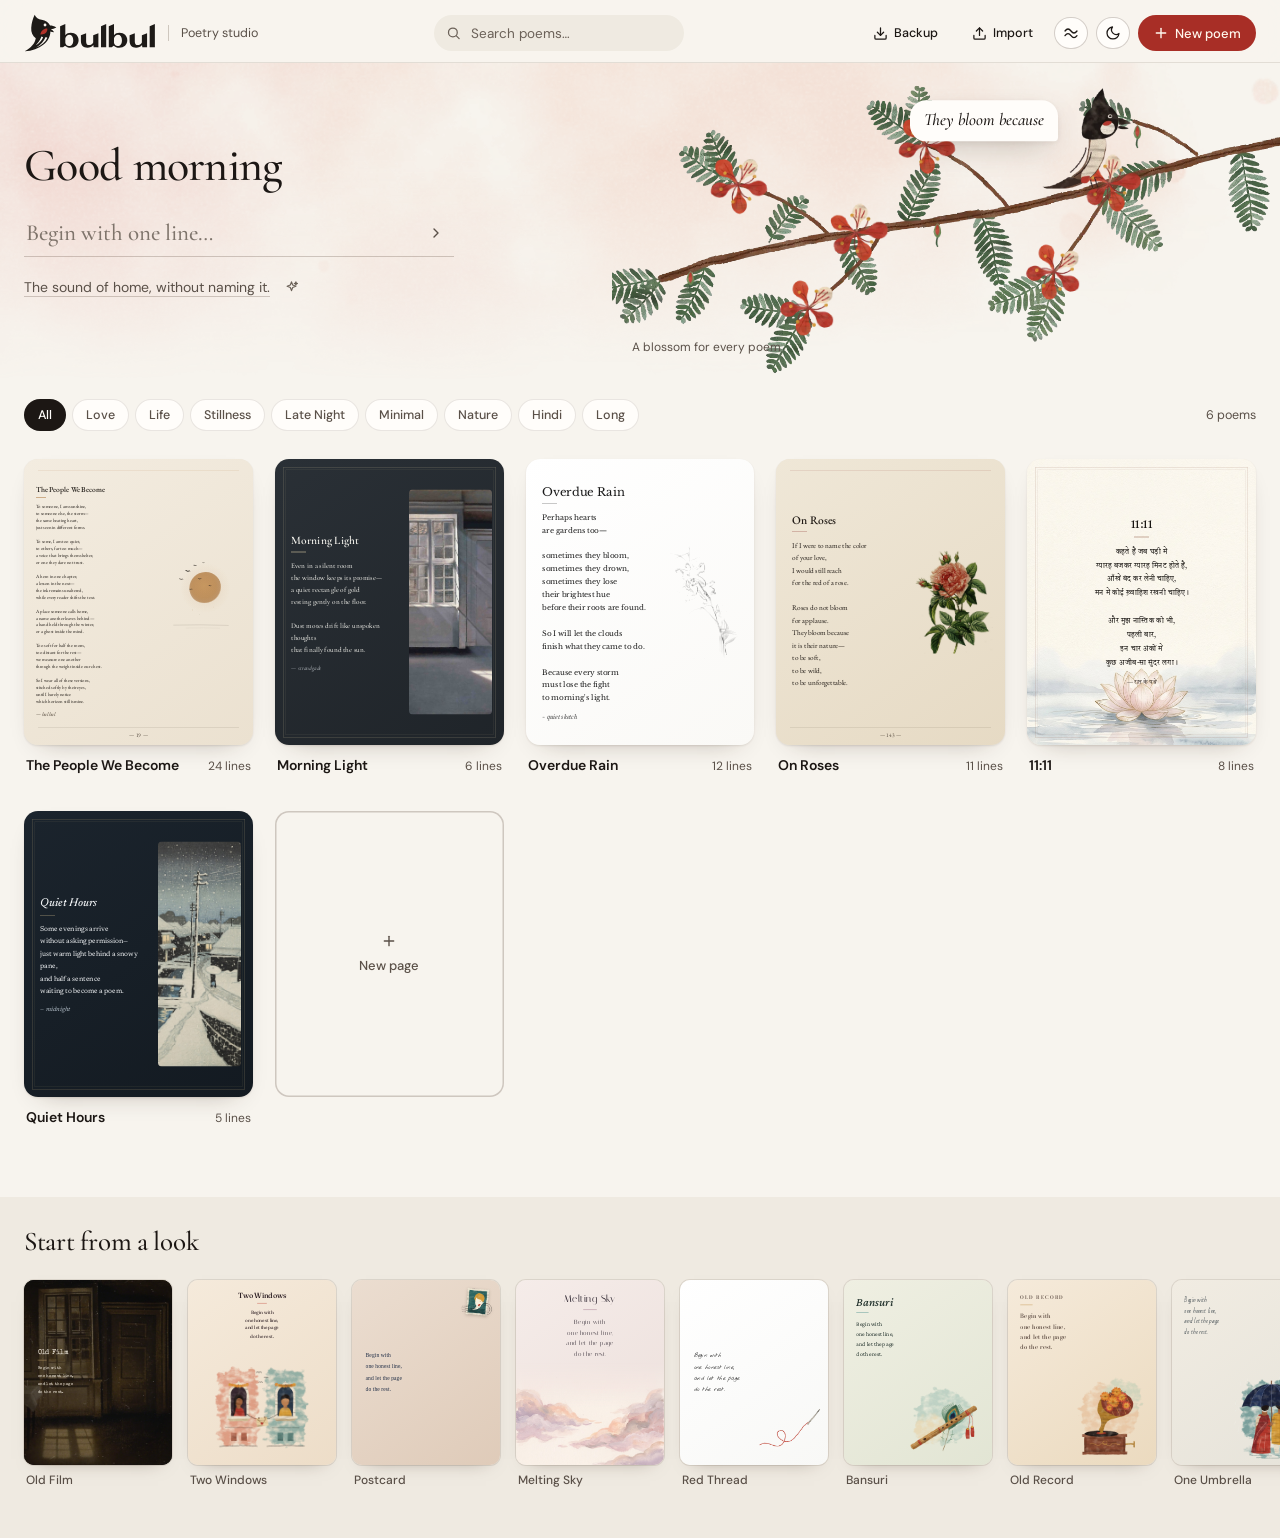
==== commit 8f9fcdff: "Add Looks, illustrations and a living home page Looks and layers - 34 one-tap looks, previewed with " ====
--- a/index.html
+++ b/index.html
@@ -9,18 +9,19 @@
   <meta name="apple-mobile-web-app-status-bar-style" content="default">
   <meta name="apple-mobile-web-app-title" content="Bulbul">
   <title>Bulbul · Poetry studio</title>
-  <meta name="description" content="Bulbul is a quiet poetry writer and page studio. 69 curated museum, Indian & minimalist artworks, 32 fonts, draggable text, word & line cutouts, torn paper, and high-res PNG exports.">
+  <meta name="description" content="Bulbul is a quiet poetry writer and page studio. One-tap looks, original gouache illustrations, museum art, Hindi and English poetry fonts, and high-res PNG exports.">
   <link rel="manifest" href="./manifest.webmanifest">
   <link rel="icon" href="./assets/brand/kit/favicon.ico" sizes="any">
   <link rel="icon" href="./assets/brand/kit/favicon.svg" type="image/svg+xml">
   <link rel="apple-touch-icon" href="./assets/brand/apple-touch-icon.png">
   <link rel="preconnect" href="https://fonts.googleapis.com">
   <link rel="preconnect" href="https://fonts.gstatic.com" crossorigin>
-  <link rel="stylesheet" href="https://fonts.googleapis.com/css2?family=Alex+Brush&family=Amita:wght@400;700&family=Bodoni+Moda:ital,opsz,wght@0,6..96,400..700;1,6..96,400..600&family=Caveat:wght@400..600&family=Cormorant+Garamond:ital,wght@0,400;0,500;0,600;1,400;1,600&family=Courier+Prime:ital,wght@0,400;1,400&family=Crimson+Pro:ital,wght@0,400;0,500;0,600;1,400&family=DM+Sans:ital,opsz,wght@0,9..40,400..600;1,9..40,400&family=Dancing+Script:wght@500;600&family=EB+Garamond:ital,wght@0,400;0,500;0,600;1,400&family=Eczar:wght@400;500;600;700&family=Fraunces:ital,opsz,wght@0,9..144,400..600;1,9..144,400..600&family=Gotu&family=Homemade+Apple&family=IBM+Plex+Mono:wght@400;500&family=Instrument+Serif:ital@0;1&family=Inter:wght@400;500;600&family=Jost:wght@300;400;500&family=Kalam:wght@400;700&family=La+Belle+Aurore&family=Libre+Baskerville:ital,wght@0,400;0,700;1,400&family=Lora:ital,wght@0,400;0,500;0,600;1,400&family=Newsreader:ital,opsz,wght@0,6..72,400..600;1,6..72,400..600&family=Noto+Serif+Devanagari:wght@400;500;600;700&family=Playfair+Display:ital,wght@0,400;0,600;1,400;1,600&family=Reenie+Beanie&family=Rozha+One&family=Sacramento&family=Sahitya:wght@400;700&family=Shadows+Into+Light&family=Special+Elite&family=Syne:wght@400;500;600&family=Tiro+Devanagari+Hindi:ital@0;1&family=Yatra+One&display=swap">
+  <link rel="stylesheet" href="https://fonts.googleapis.com/css2?family=Alex+Brush&family=Amita:wght@400;700&family=Bodoni+Moda:ital,opsz,wght@0,6..96,400..700;1,6..96,400..600&family=Caveat:wght@400..600&family=Cormorant+Garamond:ital,wght@0,400;0,500;0,600;1,400;1,600&family=Courier+Prime:ital,wght@0,400;1,400&family=Crimson+Pro:ital,wght@0,400;0,500;0,600;1,400&family=DM+Sans:ital,opsz,wght@0,9..40,400..600;1,9..40,400&family=Dancing+Script:wght@500;600&family=EB+Garamond:ital,wght@0,400;0,500;0,600;1,400&family=Eczar:wght@400;500;600;700&family=Fraunces:ital,opsz,wght@0,9..144,400..600;1,9..144,400..600&family=Gotu&family=Homemade+Apple&family=IBM+Plex+Mono:wght@400;500&family=Instrument+Serif:ital@0;1&family=Inter:wght@400;500;600&family=Jost:wght@300;400;500&family=Kalam:wght@300;400;700&family=La+Belle+Aurore&family=Libre+Baskerville:ital,wght@0,400;0,700;1,400&family=Lora:ital,wght@0,400;0,500;0,600;1,400&family=Newsreader:ital,opsz,wght@0,6..72,400..600;1,6..72,400..600&family=Noto+Serif+Devanagari:wght@400;500;600;700&family=Playfair+Display:ital,wght@0,400;0,600;1,400;1,600&family=Reenie+Beanie&family=Rozha+One&family=Sacramento&family=Sahitya:wght@400;700&family=Shadows+Into+Light&family=Special+Elite&family=Syne:wght@400;500;600&family=Tiro+Devanagari+Hindi:ital@0;1&family=Yatra+One&display=swap">
+  <link rel="stylesheet" href="https://fonts.googleapis.com/css2?family=Bad+Script&family=Cedarville+Cursive&family=Cutive+Mono&family=Dekko&family=Gilda+Display&family=IM+Fell+English:ital@0;1&family=Italiana&family=Jaini&family=Kurale&family=Laila:wght@400;600&family=Mrs+Saint+Delafield&family=Nothing+You+Could+Do&family=Pinyon+Script&family=Playpen+Sans+Deva:wght@300..600&family=Ranga:wght@400;700&family=Tillana:wght@400;600&family=Zeyada&display=swap">
   <link rel="stylesheet" href="./styles.css">
   <script>
     // Set the theme before first paint so dark mode never flashes light
-    try { document.documentElement.dataset.theme = localStorage.getItem("noor.theme") || localStorage.getItem("folio.theme") || "light"; } catch (e) {}
+    try { document.documentElement.dataset.theme = localStorage.getItem("noor.theme") || localStorage.getItem("folio.theme") || "light"; var m = localStorage.getItem("noor.motion"); document.documentElement.dataset.motion = m === "full" || m === "calm" ? m : (matchMedia("(prefers-reduced-motion: reduce)").matches ? "calm" : "full"); } catch (e) {}
   </script>
 </head>
 <body>
--- a/styles.css
+++ b/styles.css
@@ -105,19 +105,19 @@
 
 /* ================= GALLERY SHELL ================= */
 .shell {
-  max-width: 1240px; margin: 0 auto;
+  max-width: 1320px; margin: 0 auto;
   padding: 0 24px calc(72px + env(safe-area-inset-bottom, 0px));
 }
 
 .gallery-head {
   position: sticky; top: 0; z-index: 25;
-  margin: 0 calc(50% - 50vw) 20px; padding: 0 calc(50vw - 50%);
+  margin: 0 calc(50% - 50vw); padding: 0 calc(50vw - 50%);
   background: var(--glass-bg);
   -webkit-backdrop-filter: saturate(180%) blur(20px);
   backdrop-filter: saturate(180%) blur(20px);
   border-bottom: 1px solid var(--line);
 }
-.shell main { min-height: calc(100dvh - 240px); }
+.shell main { min-height: 60dvh; }
 .topbar {
   display: flex; align-items: center; justify-content: space-between; gap: 14px;
   padding: calc(14px + env(safe-area-inset-top, 0px)) 0 10px;
@@ -136,7 +136,8 @@
 
 .filter-bar {
   display: flex; align-items: center; justify-content: space-between; gap: 12px;
-  padding: 2px 0 12px;
+  padding: 10px 0; margin: 0 calc(50% - 50vw) 16px; padding-left: calc(50vw - 50%); padding-right: calc(50vw - 50%);
+  position: sticky; top: 61px; z-index: 20; background: var(--bg);
 }
 .mood-pills {
   display: flex; align-items: center; gap: 6px;
@@ -155,37 +156,129 @@
 .pill.on { background: var(--on-bg); color: var(--on-ink); border-color: transparent; }
 .gallery-stat { font-size: 12.5px; color: var(--ink-2); white-space: nowrap; flex-shrink: 0; }
 
-/* Anthology Grid */
+/* Anthology: masonry of real sheets. The button never moves, so hovering can't slide it off the pointer. */
 .anthology-grid {
-  display: grid;
-  grid-template-columns: repeat(3, minmax(0, 1fr));
-  gap: 26px;
+  display: grid; grid-template-columns: repeat(5, minmax(0, 1fr));
+  column-gap: 22px; grid-auto-rows: 1px; align-items: start;
 }
 .poem-card {
-  display: flex; flex-direction: column; gap: 10px;
-  background: transparent; border: 0; padding: 0; text-align: left;
-  transition: transform .22s var(--ease-ios);
-}
-.poem-card:hover { transform: translateY(-4px); }
-.poem-card:active { transform: scale(0.98); }
+  display: block; width: 100%; background: transparent; border: 0; padding: 0; text-align: left; border-radius: 16px;
+}
 .poem-card-frame {
-  position: relative; width: 100%; aspect-ratio: 4 / 5;
-  border-radius: 18px; overflow: hidden;
-  border: 1px solid var(--line);
-  box-shadow: 0 14px 34px -22px rgba(18, 15, 12, 0.34);
-}
-.poem-card-frame .poem-sheet {
-  width: 100%; height: 100%; max-width: none; border-radius: 0; box-shadow: none;
-  aspect-ratio: auto !important; min-height: 0 !important;
-}
-.poem-card-fade {
-  position: absolute; left: 0; right: 0; bottom: 0; height: 54px; z-index: 6; pointer-events: none;
-}
+  position: relative; width: 100%; border-radius: 14px; overflow: hidden; background: var(--surface-2);
+  box-shadow: 0 1px 2px rgba(52, 30, 16, .10), 0 10px 26px -18px rgba(52, 30, 16, .45);
+  transition: transform .5s cubic-bezier(.2, .8, .2, 1), box-shadow .5s cubic-bezier(.2, .8, .2, 1);
+}
+.thumb-scale { position: absolute; left: 0; top: 0; width: max-content; transform: scale(var(--thumb, 1)); transform-origin: 0 0; }
+.thumb-scale .poem-sheet { border-radius: 0; box-shadow: none; }
 .poem-card-meta {
-  display: flex; align-items: center; justify-content: space-between; gap: 8px; padding: 0 3px;
-}
-.poem-card-title { font-size: 14.5px; font-weight: 600; color: var(--ink); margin: 0; overflow: hidden; text-overflow: ellipsis; white-space: nowrap; }
+  display: flex; align-items: baseline; justify-content: space-between; gap: 8px; padding: 10px 2px 0; height: 44px;
+}
+.poem-card-title { font-size: 14px; font-weight: 600; color: var(--ink); margin: 0; overflow: hidden; text-overflow: ellipsis; white-space: nowrap; line-height: 1.5; }
+.poem-card-title span { background: linear-gradient(var(--brand-red), var(--brand-red)) 0 100% / 0 1.5px no-repeat; transition: background-size .5s cubic-bezier(.2, .8, .2, 1); padding-bottom: 1px; }
 .poem-card-sub { font-size: 12px; color: var(--ink-2); white-space: nowrap; flex-shrink: 0; font-variant-numeric: tabular-nums; }
+.poem-card .poem-side-img, .poem-card .poem-bg-img { transition: transform .9s cubic-bezier(.2, .8, .2, 1); }
+@media (hover: hover) {
+  .poem-card:hover .poem-card-frame { box-shadow: 0 2px 4px rgba(52, 30, 16, .10), 0 26px 44px -22px rgba(52, 30, 16, .55); }
+  .poem-card:hover .poem-card-title span { background-size: 100% 1.5px; }
+  [data-motion="full"] .poem-card:hover .poem-card-frame { transform: translateY(-6px); }
+  [data-motion="full"] .poem-card:hover .poem-side-img, [data-motion="full"] .poem-card:hover .poem-bg-img { transform: scale(1.035); }
+}
+[data-motion="full"] .poem-card:active .poem-card-frame { transform: scale(.985); transition-duration: .16s; }
+
+@media (min-width: 1021px) and (max-width: 1180px) { .anthology-grid { grid-template-columns: repeat(4, minmax(0, 1fr)); } }
+.new-card .poem-card-frame {
+  aspect-ratio: 4 / 5; display: flex; flex-direction: column; align-items: center; justify-content: center; gap: 8px;
+  background: transparent; box-shadow: inset 0 0 0 1.5px var(--line-strong); color: var(--ink-2); font-size: 13px; font-weight: 500;
+  transition: transform .5s cubic-bezier(.2, .8, .2, 1), box-shadow .25s ease, color .25s ease, background-color .25s ease;
+}
+.new-card:hover .poem-card-frame { box-shadow: inset 0 0 0 1.5px var(--accent) !important; color: var(--accent); background: color-mix(in srgb, var(--accent) 5%, transparent); }
+
+/* ================= HOME ================= */
+.hero {
+  position: relative; margin: 0 calc(50% - 50vw) 4px; padding: 0 calc(50vw - 50%);
+  display: grid; grid-template-columns: minmax(300px, 5fr) 7fr; align-items: center; gap: 12px;
+  min-height: clamp(300px, 25vw, 372px); overflow: clip;
+}
+.hero-wash { position: absolute; inset: 0; width: 100%; height: 100%; object-fit: cover; object-position: 50% 0; opacity: .42; pointer-events: none;
+  -webkit-mask-image: linear-gradient(#000 30%, transparent); mask-image: linear-gradient(#000 30%, transparent); }
+[data-theme="dark"] .hero-wash { opacity: .2; }
+[data-theme="dark"] .bird img { filter: drop-shadow(0 0 1.5px rgba(243, 235, 221, .75)); }
+.hero-copy { position: relative; padding: 26px 0; max-width: 430px; }
+.hero-greet { font-family: var(--font-brand); font-weight: 500; font-size: 46px; line-height: 1.05; letter-spacing: -.015em; margin: 0 0 20px; }
+.first-line { display: flex; align-items: center; border-bottom: 1.5px solid var(--line-strong); transition: border-color .25s ease; }
+.first-line:focus-within { border-color: var(--accent); }
+.first-line input { flex: 1; min-width: 0; height: 46px; border: 0; background: transparent; outline: none; font-family: var(--font-brand); font-size: 23px; font-weight: 500; }
+.first-line input::placeholder { color: var(--ink-3); opacity: .85; }
+.first-line-go { width: 36px; height: 36px; flex-shrink: 0; border: 0; border-radius: 50%; background: transparent; color: var(--ink-2); display: grid; place-items: center; transition: background-color .25s ease, color .25s ease, transform .35s cubic-bezier(.2, .8, .2, 1); }
+.first-line:focus-within .first-line-go, .first-line-go:hover { background: var(--btn-bg); color: var(--btn-ink); }
+[data-motion="full"] .first-line-go:hover { transform: translateX(3px); }
+.spark { display: flex; align-items: center; gap: 4px; margin-top: 14px; }
+.spark-text { border: 0; background: transparent; padding: 4px 0; text-align: left; font-size: 14px; line-height: 1.45; color: var(--ink-2); text-decoration: underline; text-decoration-color: var(--line-strong); text-underline-offset: 4px; transition: color .2s ease, text-decoration-color .2s ease; }
+.spark-text:hover { color: var(--ink); text-decoration-color: var(--accent); }
+.spark-next { width: 34px; height: 34px; flex-shrink: 0; border: 0; border-radius: 50%; background: transparent; color: var(--ink-3); display: grid; place-items: center; }
+.spark-next:hover { color: var(--accent); }
+.spark-next svg { transition: transform .5s cubic-bezier(.2, .8, .2, 1); }
+[data-motion="full"] .spark-next:active svg { transform: rotate(90deg); }
+
+.hero-branch { position: absolute; right: -10px; top: 50%; transform: translateY(-50%); width: min(53vw, 780px); aspect-ratio: 1300 / 590; }
+.branch-sway { position: absolute; inset: 0; transform-origin: 100% 18%; }
+.branch-img { position: absolute; inset: 0; width: 100%; height: 100%; pointer-events: none; }
+.bloom { position: absolute; width: 9.6%; aspect-ratio: 1; margin: -4.8% 0 0 -4.8%; padding: 0; border: 0; background: none; border-radius: 50%; }
+.bloom img { width: 100%; height: 100%; display: block; transition: transform .5s cubic-bezier(.2, .9, .2, 1.1); }
+.bloom:hover { z-index: 3; }
+.bloom::after {
+  content: attr(data-label); position: absolute; left: 50%; top: calc(100% - 2px); transform: translate(-50%, -4px); opacity: 0; pointer-events: none;
+  padding: 4px 9px; border-radius: 8px; background: var(--on-bg); color: var(--on-ink); font-size: 11.5px; font-weight: 500; white-space: nowrap;
+  transition: opacity .2s ease, transform .3s cubic-bezier(.2, .8, .2, 1);
+}
+.bloom:hover::after, .bloom:focus-visible::after { opacity: 1; transform: translate(-50%, 0); }
+[data-motion="full"] .bloom:hover img { transform: scale(1.18) rotate(8deg); }
+.bud { position: absolute; width: 6.4%; margin: -1.4% 0 0 -3.2%; pointer-events: none; }
+.bird { position: absolute; width: 13.5%; aspect-ratio: 280 / 336; padding: 0; border: 0; background: none; z-index: 4; margin: -15.2% 0 0 -7.6%; border-radius: 40%; }
+.bird-turn { display: block; transform: scaleX(var(--face, 1)); transform-origin: 56% 50%; }
+.bird img { width: 100%; display: block; transform-origin: 56% 96%; }
+.song {
+  position: absolute; z-index: 5; width: max-content; max-width: min(250px, 42%); padding: 9px 14px 10px; border: 0; border-radius: 16px;
+  background: var(--surface); color: var(--ink); box-shadow: var(--shadow-float);
+  font-family: 'Tiro Devanagari Hindi', var(--font-brand); font-family: var(--font-brand), 'Tiro Devanagari Hindi', serif; font-size: 17px; font-style: italic; font-weight: 500; line-height: 1.28; text-align: left;
+  animation: songIn .42s cubic-bezier(.2, .9, .2, 1) both;
+}
+.song.to-left { transform: translate(calc(-100% - 34px), calc(-100% - 46px)); border-bottom-right-radius: 4px; transform-origin: 100% 100%; }
+.song.to-right { transform: translate(56px, calc(-100% - 46px)); border-bottom-left-radius: 4px; transform-origin: 0 100%; }
+.song:hover { color: var(--accent); }
+@keyframes songIn { from { opacity: 0; scale: .9; } to { opacity: 1; scale: 1; } }
+.branch-note { position: absolute; left: 3%; bottom: 7%; margin: 0; font-size: 12px; color: var(--ink-2); }
+.petal { position: absolute; width: 10px; height: 7px; border-radius: 80% 20% 70% 30%; background: #C9473A; opacity: 0; pointer-events: none; }
+[data-motion="full"] .branch-sway { animation: sway 8s ease-in-out infinite alternate; }
+[data-motion="full"] .bird img { animation: perch 5.2s ease-in-out infinite; }
+[data-motion="full"] .petal { animation: fall 11s linear infinite; }
+[data-motion="full"] .bloom img, [data-motion="full"] .bud { animation: bloomOpen .7s cubic-bezier(.2, .9, .2, 1.15) backwards; animation-delay: calc(var(--i, 6) * 45ms); }
+.petal.p1 { left: 36%; top: 48%; } .petal.p2 { left: 66%; top: 40%; animation-delay: 4.2s !important; } .petal.p3 { left: 20%; top: 36%; animation-delay: 7.6s !important; }
+@keyframes sway { from { transform: rotate(-.55deg); } to { transform: rotate(.6deg); } }
+@keyframes perch { 0%, 62%, 100% { transform: none; } 68% { transform: rotate(-4deg); } 74% { transform: rotate(3deg) translateY(-1px); } 80% { transform: none; } 90% { transform: translateY(1.5px) scaleY(.985); } }
+@keyframes fall { 0% { opacity: 0; transform: translate(0, 0) rotate(0); } 8% { opacity: .9; } 50% { transform: translate(-46px, 90px) rotate(190deg); } 80% { opacity: .8; } 100% { opacity: 0; transform: translate(-16px, 200px) rotate(380deg); } }
+@keyframes bloomOpen { from { opacity: 0; transform: scale(.2) rotate(-40deg); } }
+
+.home-h { font-family: var(--font-brand); font-size: 27px; font-weight: 500; letter-spacing: -.01em; margin: 0 0 14px; }
+.home-looks { margin: 34px calc(50% - 50vw) calc(-72px - env(safe-area-inset-bottom, 0px)); padding: 28px calc(50vw - 50%) 44px; background: var(--surface-2); }
+.look-strip { display: grid; grid-auto-flow: column; grid-auto-columns: 148px; gap: 16px; overflow-x: auto; scrollbar-width: none; margin: 0 -24px; padding: 8px 24px 6px; scroll-snap-type: x proximity; scroll-padding-left: 24px; }
+.look-strip::-webkit-scrollbar { display: none; }
+.look-strip .look-btn { scroll-snap-align: start; content-visibility: visible; }
+
+/* Undo inside a toast */
+.toast:has(.toast-btn) { pointer-events: auto; padding-right: 8px; display: flex; align-items: center; gap: 12px; }
+.toast-btn { height: 28px; padding: 0 12px; border: 0; border-radius: 999px; background: color-mix(in srgb, var(--bg) 18%, transparent); color: inherit; font-size: 12.5px; font-weight: 600; }
+.toast-btn:hover { background: color-mix(in srgb, var(--bg) 30%, transparent); }
+
+/* What this tab changes */
+.rail-note { display: flex; align-items: center; justify-content: space-between; gap: 10px; min-height: 40px; padding: 6px 16px; font-size: 12.5px; line-height: 1.35; color: var(--ink-2); border-bottom: 1px solid var(--line); flex-shrink: 0; }
+.rail-note b { color: var(--ink); font-weight: 600; }
+.note-btn { height: 28px; padding: 0 11px; border-radius: 999px; border: 1px solid var(--line-strong); background: transparent; font-size: 12px; font-weight: 500; flex-shrink: 0; }
+.note-btn:hover { border-color: var(--accent); color: var(--accent); }
+.tab-dot { display: inline-block; width: 5px; height: 5px; border-radius: 50%; background: var(--accent); margin-left: 5px; vertical-align: 3px; }
+.finish-th.sw { display: grid; place-items: center; font-family: var(--font-brand); font-size: 21px; }
+.paint-thumb.is-none { width: 100%; height: auto; aspect-ratio: 3 / 4; border-radius: 8px; }
 
 .empty-state {
   text-align: center; padding: 72px 20px; border: 1px dashed var(--line-strong); border-radius: 20px;
@@ -221,11 +314,14 @@
 
 /* ================= STUDIO VIEW ================= */
 .studio {
-  display: grid; grid-template-columns: minmax(0, 1fr) 372px;
+  display: grid; grid-template-columns: minmax(0, 1fr) 384px;
+  transition: grid-template-columns .45s var(--ease-ios);
   height: 100dvh; overflow: hidden;
 }
-.studio.is-focus { grid-template-columns: minmax(0, 1fr); }
-.studio.is-focus .studio-rail { display: none; }
+.studio.is-focus { grid-template-columns: minmax(0, 1fr) 0px; }
+.studio-rail { min-width: 0; overflow: hidden; }
+.studio.is-focus .studio-rail { visibility: hidden; border: 0; }
+@media (min-width: 861px) { .studio-rail > * { width: 384px; } .studio-rail { transition: visibility .45s; } }
 
 .studio-stage {
   display: flex; flex-direction: column; min-width: 0; min-height: 0;
@@ -264,7 +360,7 @@
 }
 /* Holds the poster, sizes it to the stage and stacks the outgoing copy during a cross-fade */
 .sheet-holder {
-  width: 100%; margin: auto 0; flex-shrink: 0;
+  width: max-content; max-width: none; margin: auto; flex-shrink: 0;
   display: grid; justify-items: center; align-items: start;
   zoom: var(--stage-zoom, 1);
   transform: translateY(var(--stage-rise, 0)) scale(var(--stage-lift, 1)); transform-origin: 50% 0;
@@ -305,8 +401,7 @@
   --ps-pad-mult: 1;
   position: relative;
   isolation: isolate;
-  width: 100%;
-  max-width: 468px;
+  width: 458px;
   border-radius: 16px;
   overflow: hidden;
   box-shadow: var(--shadow-sheet);
@@ -315,16 +410,16 @@
   justify-content: center;
   flex-shrink: 0;
 }
-.poem-sheet.rat-4-5 { aspect-ratio: 4 / 5; max-width: 458px; }
-.poem-sheet.rat-1-1 { aspect-ratio: 1 / 1; max-width: 458px; }
-.poem-sheet.rat-9-16 { aspect-ratio: 9 / 16; max-width: 350px; }
-.poem-sheet.rat-2-3 { aspect-ratio: 2 / 3; max-width: 408px; }
-.poem-sheet.rat-auto { min-height: 520px; max-width: 520px; height: auto; justify-content: flex-start; }
+.poem-sheet.rat-4-5 { aspect-ratio: 4 / 5; width: 458px; }
+.poem-sheet.rat-1-1 { aspect-ratio: 1 / 1; width: 458px; }
+.poem-sheet.rat-9-16 { aspect-ratio: 9 / 16; width: 350px; }
+.poem-sheet.rat-2-3 { aspect-ratio: 2 / 3; width: 408px; }
+.poem-sheet.rat-auto { min-height: 520px; width: 520px; height: auto; justify-content: flex-start; }
 
 .poem-sheet.is-mat { padding: 26px 26px 46px; }
 .poem-sheet-inner {
-  position: relative; width: 100%; flex: 1;
-  display: flex; flex-direction: column; justify-content: center;
+  position: relative; width: 100%; flex: 1; min-height: 0;
+  display: flex; flex-direction: column; justify-content: safe center;
   overflow: hidden;
 }
 .poem-sheet.rat-auto .poem-sheet-inner { justify-content: flex-start; }
@@ -386,7 +481,7 @@
 }
 .poem-sheet.fr-bookpage .poem-stack { padding-top: calc(44px * var(--ps-pad-mult)); padding-bottom: calc(48px * var(--ps-pad-mult)); }
 .poem-stack-art {
-  width: 100%; height: 170px; flex-shrink: 0;
+  width: 100%; flex: 1 1 0; min-height: 150px; max-height: 300px;
   display: flex; align-items: center; justify-content: center;
   overflow: hidden; border-radius: 8px;
 }
@@ -438,21 +533,6 @@
   z-index: 4; font-size: 11px; letter-spacing: .08em; pointer-events: none;
 }
 
-/* Gallery Card Miniature */
-.poem-card-frame .poem-sheet-inner { justify-content: flex-start; }
-.poem-card-frame .poem-split { padding: 20px 16px 20px 20px; gap: 10px; align-items: start; }
-.poem-card-frame .poem-overlay-pad { padding: 24px 22px; }
-.poem-card-frame .poem-title-ro { font-size: 16px; }
-.poem-card-frame .poem-body-ro {
-  font-size: 11.5px;
-  display: -webkit-box; -webkit-line-clamp: 9; -webkit-box-orient: vertical; overflow: hidden;
-}
-.poem-card-frame .poem-rule { margin: 6px 0 10px; width: 22px; }
-.poem-card-frame .poem-sign { font-size: 11px; margin-top: 10px; }
-.poem-card-frame .poem-frame-hairline { inset: 10px; }
-.poem-card-frame .poem-book-top { top: 14px; left: 18px; right: 18px; }
-.poem-card-frame .poem-book-bot { bottom: 8px; left: 18px; right: 18px; font-size: 11px; padding-top: 4px; }
-
 /* ================= DESKTOP INSPECTOR RAIL ================= */
 .studio-rail {
   display: flex; flex-direction: column; min-height: 0;
@@ -460,16 +540,20 @@
 }
 .rail-sheet-head { display: none; }
 .rail-tabs {
-  display: grid; grid-template-columns: repeat(4, 1fr);
+  position: relative; display: grid; grid-template-columns: repeat(5, 1fr);
   border-bottom: 1px solid var(--line); flex-shrink: 0;
+}
+.rail-tabs::after {
+  content: ""; position: absolute; left: 0; bottom: -1px; width: 20%; height: 2px; background: var(--accent);
+  transform: translateX(calc(var(--tab, 0) * 100%)); transition: transform .38s cubic-bezier(.2, .8, .2, 1);
 }
 .rail-tab {
   height: 46px; border: 0; background: transparent;
   font-size: 13px; font-weight: 500; color: var(--ink-2);
-  border-bottom: 2px solid transparent; transition: color .14s ease, border-color .14s ease;
+  transition: color .14s ease;
 }
 .rail-tab:hover { color: var(--ink); }
-.rail-tab.on { color: var(--ink); border-bottom-color: var(--accent); }
+.rail-tab.on { color: var(--ink); }
 
 .rail-body {
   flex: 1; min-height: 0; overflow-y: auto; overscroll-behavior: contain;
@@ -598,6 +682,7 @@
   position: fixed; bottom: calc(24px + env(safe-area-inset-bottom, 0px)); left: 50%; transform: translateX(-50%);
   z-index: 90; display: flex; flex-direction: column; gap: 8px; pointer-events: none;
 }
+.toast.is-leaving { opacity: 0; transform: translateY(6px); transition: opacity .24s ease, transform .24s ease; }
 .toast {
   padding: 10px 18px; border-radius: 999px;
   background: var(--ink); color: var(--bg);
@@ -607,7 +692,7 @@
 
 /* ================= TABLET & MOBILE — NATIVE iOS EXPERIENCE ================= */
 @media (max-width: 1020px) {
-  .anthology-grid { grid-template-columns: repeat(2, minmax(0, 1fr)); gap: 18px; }
+  .anthology-grid { grid-template-columns: repeat(3, minmax(0, 1fr)); column-gap: 18px; }
 }
 
 @media (max-width: 860px) {
@@ -634,8 +719,8 @@
   /* Native Frosted-Glass Bottom Tab Dock */
   .ios-dock {
     position: fixed; left: 0; right: 0; bottom: 0; z-index: 40;
-    display: grid; grid-template-columns: repeat(4, 1fr);
-    padding: 6px 10px calc(8px + env(safe-area-inset-bottom, 0px));
+    display: grid; grid-template-columns: repeat(5, 1fr);
+    padding: 6px 6px calc(8px + env(safe-area-inset-bottom, 0px));
     background: var(--glass);
     -webkit-backdrop-filter: saturate(180%) blur(24px);
     backdrop-filter: saturate(180%) blur(24px);
@@ -708,23 +793,29 @@
   .brand-mark { font-size: 28px; }
   .brand-sub { display: none; }
   .search-wrap { width: 100%; order: 3; }
-  .filter-bar { padding: 0 0 10px; }
   .mood-pills { margin: 0 -16px; padding: 2px 16px; }
   .gallery-stat { display: none; }
-  .anthology-grid { grid-template-columns: 1fr; gap: 22px; }
+  .anthology-grid { grid-template-columns: repeat(2, minmax(0, 1fr)); column-gap: 12px; }
+  .poem-card-meta { padding-top: 8px; height: 32px; }
+  .hero { display: flex; flex-direction: column-reverse; align-items: stretch; gap: 0; min-height: 0; padding: 0 16px; }
+  .hero-copy { padding: 0 0 18px; max-width: none; }
+  .hero-greet { font-size: 36px; margin-bottom: 8px; }
+  .hero-branch { position: relative; right: auto; top: auto; transform: none; width: calc(100% + 44px); margin: -6px -44px 0 0; }
+  .branch-note { display: none; }
+  .song { font-size: 15px; padding: 7px 11px 8px; max-width: 50%; }
+  .song.to-left { transform: translate(calc(-100% - 20px), calc(-100% - 20px)); } .song.to-right { transform: translate(34px, calc(-100% - 20px)); }
+  .look-strip { grid-auto-columns: 124px; gap: 12px; margin: 0 -16px; padding: 8px 16px 6px; scroll-padding-left: 16px; }
+  .poem-card-title { font-size: 13px; }
+  .poem-card-sub { display: none; }
+  .poem-card-frame { border-radius: 10px; }
+  .filter-bar { position: static; margin: 0 0 4px; padding: 4px 0 10px; }
+  .home-looks { margin-bottom: calc(-92px - env(safe-area-inset-bottom, 0px)); padding-bottom: calc(100px + env(safe-area-inset-bottom, 0px)); }
 
   .stage-bar { padding: calc(8px + env(safe-area-inset-top, 0px)) 10px 8px; gap: 4px; }
   .stage-bar-left, .stage-bar-right { gap: 5px; }
   .seg-btn { padding: 0 8px; font-size: 11.5px; }
   .btn.sm { padding: 0 10px; font-size: 12px; }
 
-  .poem-sheet:not(.rat-auto) .poem-title-in,
-  .poem-sheet:not(.rat-auto) .poem-title-ro { font-size: calc(18.5px * var(--ps-scale)); }
-  .poem-sheet:not(.rat-auto) .poem-body-in,
-  .poem-sheet:not(.rat-auto) .poem-body-ro { font-size: calc(11.6px * var(--ps-scale)); }
-  .poem-sheet:not(.rat-auto) .poem-split { padding: calc(28px * var(--ps-pad-mult)) calc(16px * var(--ps-pad-mult)) calc(32px * var(--ps-pad-mult)) calc(20px * var(--ps-pad-mult)); gap: 10px; }
-  .poem-sheet.fr-bookpage:not(.rat-auto) .poem-split { padding-top: 38px; padding-bottom: 42px; }
-  .poem-overlay-pad { padding: calc(28px * var(--ps-pad-mult)) calc(22px * var(--ps-pad-mult)); }
 
   /* Floating Native iOS Bottom Write Pill on Anthology */
   .mobile-fab-wrap {
@@ -771,8 +862,6 @@
 }
 .poem-torn-scrap .poem-sign { color: #4A453F !important; }
 .poem-torn-scrap .poem-rule { background: #4A453F !important; }
-.poem-card-frame .poem-text-col.ts-torn { max-width: 78%; }
-.poem-card-frame .poem-torn-scrap { padding: 14px 14px 16px 12px; }
 
 /* Cut-Out Pasted Paper Strips (inspired by vintage bird collage poetry) */
 .poem-cutout-block {
@@ -812,7 +901,6 @@
   padding: 10px 12px; resize: none; outline: none;
   font-size: calc(14px * var(--ps-scale));
 }
-.poem-card-frame .cutout-strip { padding: 1px 5px; font-size: 11px; }
 
 /* ================= BRAND LOCKUP & MOTION ================= */
 .brand-lockup-svg {
@@ -883,18 +971,16 @@
 .poem-corner-wrap {
   position: relative; width: 100%; flex: 1;
   display: flex; flex-direction: column; justify-content: flex-start;
-  padding: calc(44px * var(--ps-pad-mult)) calc(38px * var(--ps-pad-mult)) calc(140px * var(--ps-pad-mult));
+  padding: calc(46px * var(--ps-pad-mult)) calc(38px * var(--ps-pad-mult)) calc(120px * var(--ps-pad-mult));
 }
 .poem-corner-art {
   position: absolute; right: 12px; bottom: 12px;
-  width: 52%; height: 50%; max-width: 248px; max-height: 248px;
+  width: 60%; height: 54%; max-width: 282px; max-height: 282px;
   display: flex; align-items: flex-end; justify-content: flex-end;
   pointer-events: none; z-index: 2;
 }
 .poem-corner-art.is-blend { mix-blend-mode: multiply; }
 .poem-corner-art img { width: 100%; height: 100%; object-fit: contain; object-position: right bottom; display: block; }
-.poem-card-frame .poem-corner-wrap { padding: 24px 20px 80px; }
-.poem-card-frame .poem-corner-art { width: 54%; height: 50%; right: 6px; bottom: 6px; }
 
 /* ================= PAPER TEXTURES ================= */
 .poem-grain.tex-none { opacity: 0; }
@@ -966,7 +1052,6 @@
 .cutout-word-tile:nth-child(3n+1) { transform: rotate(-0.7deg); }
 .cutout-word-tile:nth-child(3n+2) { transform: rotate(0.55deg); }
 .cutout-word-tile:nth-child(5n) { transform: rotate(-0.3deg) translateY(0.5px); }
-.poem-card-frame .cutout-word-tile { padding: 1px 3.5px; font-size: 11px; }
 
 /* ================= INK COLOUR SWATCH DOTS ================= */
 .ink-swatches { display: flex; flex-wrap: wrap; gap: 7px; align-items: center; }
@@ -985,6 +1070,114 @@
 ::view-transition-group(poem-hero) { animation-duration: .34s; animation-timing-function: cubic-bezier(0.32, 0.72, 0, 1); }
 ::view-transition-old(poem-hero), ::view-transition-new(poem-hero) { height: 100%; width: 100%; object-fit: cover; object-position: top; overflow: clip; }
 
-@media (prefers-reduced-motion: reduce) {
-  *, *::before, *::after { animation-duration: .01ms !important; animation-delay: 0s !important; transition-duration: .01ms !important; }
-}
+/* Calm: things may fade, nothing travels */
+[data-motion="calm"] .poem-card, [data-motion="calm"] .ios-menu, [data-motion="calm"] .toast { animation: softFade .24s ease both !important; }
+[data-motion="calm"] .btn:active, [data-motion="calm"] .pill:active, [data-motion="calm"] .choice-pill:active, [data-motion="calm"] .subtab:active,
+[data-motion="calm"] .paint-btn:active, [data-motion="calm"] .paper-btn:active, [data-motion="calm"] .font-btn:active, [data-motion="calm"] .word-chip:active,
+[data-motion="calm"] .dock-btn:active, [data-motion="calm"] .ink-dot:hover { transform: none; }
+[data-motion="calm"] .studio, [data-motion="calm"] .rail-tabs::after, [data-motion="calm"] .sheet-holder { transition: none; }
+@media (max-width: 860px) {
+  [data-motion="calm"] .studio-rail { transform: none; opacity: 0; transition: opacity .2s ease, visibility 0s .2s; }
+  [data-motion="calm"] .studio-rail.sheet-open { opacity: 1; transition-delay: 0s; }
+}
+@keyframes softFade { from { opacity: 0; } to { opacity: 1; } }
+
+/* Panels and grids arrive softly, and only when their contents are new */
+@keyframes panelIn { from { opacity: 0; transform: translateY(8px); } to { opacity: 1; transform: none; } }
+.rail-body, .look-grid, .paint-grid, .paper-grid, .font-list { animation: panelIn .34s cubic-bezier(.2, .8, .2, 1) both; }
+[data-motion="calm"] .rail-body, [data-motion="calm"] .look-grid, [data-motion="calm"] .paint-grid, [data-motion="calm"] .paper-grid, [data-motion="calm"] .font-list { animation-name: softFade; }
+
+/* ================= LOOKS ================= */
+.look-grid { display: grid; grid-template-columns: 1fr 1fr; gap: 14px 12px; }
+.look-btn { display: block; padding: 0; border: 0; background: transparent; text-align: left; border-radius: 12px; content-visibility: auto; contain-intrinsic-size: 170px 240px; }
+.look-frame {
+  display: block; position: relative; aspect-ratio: 4 / 5; overflow: hidden; border-radius: 10px; background: var(--surface-2);
+  box-shadow: 0 0 0 1px var(--line), 0 8px 18px -14px rgba(52, 30, 16, .5);
+  transition: transform .4s cubic-bezier(.2, .8, .2, 1), box-shadow .3s ease;
+}
+.look-scale { position: absolute; left: 0; top: 0; width: 458px; transform: scale(var(--look, .37)); transform-origin: 0 0; pointer-events: none; }
+.look-scale .poem-sheet { border-radius: 0; box-shadow: none; }
+.look-nm { display: block; padding: 7px 2px 0; font-size: 12px; font-weight: 500; color: var(--ink-2); transition: color .2s ease; }
+.look-btn:hover .look-nm, .look-btn.on .look-nm { color: var(--ink); }
+.look-btn.on .look-frame { box-shadow: 0 0 0 2px var(--surface), 0 0 0 4px var(--accent); }
+@media (hover: hover) { [data-motion="full"] .look-btn:hover .look-frame { transform: translateY(-3px); } }
+[data-motion="full"] .look-btn:active .look-frame { transform: scale(.975); }
+
+/* Finishing layers */
+.finish-row { display: flex; gap: 8px; overflow-x: auto; scrollbar-width: none; margin: 0 -16px; padding: 2px 16px; }
+.finish-row::-webkit-scrollbar { display: none; }
+.finish-btn { flex: 0 0 70px; width: 70px; min-width: 0; padding: 0; border: 0; background: transparent; font-size: 11px; color: var(--ink-2); text-align: center; }
+.finish-btn > span:last-child { display: block; padding-top: 5px; white-space: nowrap; overflow: hidden; text-overflow: ellipsis; }
+.finish-th { display: block; width: 70px; height: 78px; border-radius: 10px; overflow: hidden; background: #F6EEDF; box-shadow: 0 0 0 1px var(--line); transition: box-shadow .2s ease; }
+.finish-th img { width: 100%; height: 100%; object-fit: cover; display: block; }
+.finish-btn[data-charm] .finish-th img { object-fit: contain; padding: 6px; }
+.finish-th.is-none { background: linear-gradient(to top right, transparent 49.2%, var(--line-strong) 49.4%, var(--line-strong) 50.6%, transparent 50.8%), var(--surface); }
+.finish-btn.on { color: var(--ink); }
+.finish-btn.on .finish-th { box-shadow: 0 0 0 2px var(--surface), 0 0 0 4px var(--accent); }
+.finish-row { padding-top: 5px; padding-bottom: 5px; }
+
+.poem-atmos, .poem-light { position: absolute; inset: 0; width: 100%; height: 100%; object-fit: cover; pointer-events: none; }
+.poem-atmos { z-index: 0; }
+.poem-light { z-index: 2; mix-blend-mode: multiply; }
+.poem-light.light-panes { opacity: .74; }
+.poem-light.light-golden, .poem-light.light-film { mix-blend-mode: normal; }
+.poem-light.on-dark { filter: invert(1) hue-rotate(180deg); mix-blend-mode: screen; opacity: .5; }
+.poem-light.light-golden.on-dark, .poem-light.light-film.on-dark { filter: none; mix-blend-mode: normal; opacity: .85; }
+.poem-charm { position: absolute; z-index: 5; width: 118px; height: 118px; object-fit: contain; pointer-events: none; filter: drop-shadow(0 3px 5px rgba(40, 22, 10, .22)); }
+.poem-charm.at-tl { left: 14px; top: 12px; } .poem-charm.at-tr { right: 14px; top: 12px; }
+.poem-charm.at-bl { left: 14px; bottom: 14px; } .poem-charm.at-br { right: 14px; bottom: 14px; }
+.poem-charm.at-tc { left: calc(50% - 62px); top: -44px; width: 124px; height: 124px; }
+.poem-charm.charm-seal { width: 96px; height: 96px; }
+.poem-charm.charm-coffee { width: 190px; height: 190px; mix-blend-mode: multiply; filter: none; }
+.poem-charm.charm-coffee.at-br { right: -46px; bottom: -40px; } .poem-charm.charm-coffee.at-bl { left: -46px; bottom: -40px; }
+.poem-charm.charm-coffee.at-tr { right: -46px; top: -40px; } .poem-charm.charm-coffee.at-tl { left: -46px; top: -40px; }
+.poem-charm.charm-petals { width: 260px; height: 260px; filter: none; }
+.poem-charm.charm-petals.at-br, .poem-charm.charm-petals.at-tr { right: 0; } .poem-charm.charm-petals.at-br, .poem-charm.charm-petals.at-bl { bottom: 0; }
+.poem-charm.charm-petals.at-bl, .poem-charm.charm-petals.at-tl { left: 0; transform: scaleX(-1); } .poem-charm.charm-petals.at-tl, .poem-charm.charm-petals.at-tr { top: 0; }
+.poem-charm.charm-fern { width: 178px; height: 178px; }
+.poem-charm.charm-thread { width: 200px; height: 200px; right: 22px; bottom: 6px; filter: none; }
+.poem-charm.charm-marigold { width: 178px; height: 178px; }
+.poem-charm.charm-marigold.at-tl { left: -6px; top: -6px; } .poem-charm.charm-marigold.at-tr { right: -6px; top: -6px; transform: scaleX(-1); }
+.poem-charm.charm-stamp { width: 112px; height: 112px; }
+
+/* ================= LANDSCAPE, ARCH AND TAPED PRINT ================= */
+.poem-scene, .poem-arch, .poem-print { position: relative; width: 100%; flex: 1; min-height: 0; display: flex; flex-direction: column; }
+.poem-scene { padding: calc(40px * var(--ps-pad-mult)) 0 0; }
+.poem-scene > .poem-text-col { padding: 0 calc(40px * var(--ps-pad-mult)); flex-shrink: 0; }
+.poem-scene-art { flex: 1 1 0; min-height: 190px; margin-top: 10px; overflow: hidden; display: flex; align-items: flex-end; }
+.poem-scene-art .poem-side-img { width: 100%; height: 100%; object-fit: cover; object-position: 50% 100%; transform-origin: 50% 100%;
+  -webkit-mask-image: linear-gradient(to bottom, transparent 0, #000 46%); mask-image: linear-gradient(to bottom, transparent 0, #000 46%); }
+.poem-scene-art.is-contain { flex: 0 1 229px; min-height: 196px; margin-top: auto; }
+.poem-scene-art.is-contain .poem-side-img { object-fit: cover; -webkit-mask-image: linear-gradient(to bottom, transparent 0, #000 16%); mask-image: linear-gradient(to bottom, transparent 0, #000 16%); }
+.poem-scene-art.is-blend { mix-blend-mode: multiply; }
+.fr-bookpage .poem-scene, .fr-bookpage .poem-arch, .fr-bookpage .poem-print { padding-bottom: 46px; }
+
+.poem-arch { align-items: center; padding: calc(34px * var(--ps-pad-mult)) calc(40px * var(--ps-pad-mult)) calc(34px * var(--ps-pad-mult)); gap: 20px; }
+.poem-arch > .poem-text-col { flex-shrink: 0; }
+.poem-arch-art { position: relative; flex: 1 1 0; min-height: 170px; max-height: 330px; width: auto; aspect-ratio: 4 / 5; border-radius: 999px 999px 4px 4px; overflow: visible; }
+.poem-arch-art::after { content: ""; position: absolute; inset: -7px; border: 1px solid currentColor; opacity: .45; border-radius: 999px 999px 8px 8px; pointer-events: none; }
+.poem-arch-art .poem-side-img { position: absolute; inset: 0; width: 100%; height: 100%; object-fit: cover; border-radius: inherit; -webkit-mask-image: none; mask-image: none; }
+.poem-arch-art.is-contain .poem-side-img { object-fit: cover; }
+.poem-arch-art.is-blend { mix-blend-mode: multiply; }
+
+.poem-print { align-items: center; padding: calc(46px * var(--ps-pad-mult)) calc(44px * var(--ps-pad-mult)) calc(34px * var(--ps-pad-mult)); gap: 26px; }
+.poem-print > .poem-text-col { flex-shrink: 0; }
+.poem-print-art { position: relative; flex: 1 1 0; min-height: 170px; max-height: 300px; aspect-ratio: 1 / 1.08; padding: 9px 9px 30px; background: #FFFDF8; transform: rotate(-2.2deg); box-shadow: 0 10px 22px -10px rgba(30, 18, 8, .42), 0 1px 3px rgba(30, 18, 8, .2); }
+.poem-print-photo { width: 100%; height: 100%; overflow: hidden; background: #EFE7D8; }
+.poem-print-photo .poem-side-img { -webkit-mask-image: none; mask-image: none; }
+.poem-print-photo .poem-side-img.is-contain { object-fit: cover; }
+.poem-print-tape { position: absolute; left: 50%; top: -76px; width: 148px; height: 148px; transform: translateX(-50%) rotate(4deg); opacity: .92; pointer-events: none; }
+
+/* ================= LINE STYLES ================= */
+.is-ruled .ln { text-decoration: underline; text-decoration-thickness: .085em; text-underline-offset: .24em; text-decoration-skip-ink: none; }
+.is-marker .ln { padding: .04em .3em .1em; margin-left: -.3em; border-radius: .16em; background: color-mix(in srgb, #F4D34E 62%, transparent); -webkit-box-decoration-break: clone; box-decoration-break: clone; }
+.is-blackout { line-height: 1.95 !important; }
+.is-blackout .bar { background: #191614; color: transparent; border-radius: 1px; padding: .1em .22em; margin: 0 -.06em; -webkit-box-decoration-break: clone; box-decoration-break: clone; }
+.is-blackout .kept { padding: .06em .3em; box-shadow: 0 0 0 1.4px currentColor; border-radius: 1.2em; }
+.poem-body-ro { tab-size: 4; }
+
+/* Off-screen stage for saving, and the root inside the saved image */
+.snapshot-host { position: fixed; left: -10000px; top: 0; pointer-events: none; }
+.snapshot-host .poem-sheet, .snapshot-root .poem-sheet { border-radius: 0; box-shadow: none; }
+.snapshot-root { overflow: hidden; -webkit-font-smoothing: antialiased; }
+.snapshot-root .poem-sheet { width: 100%; height: 100%; }
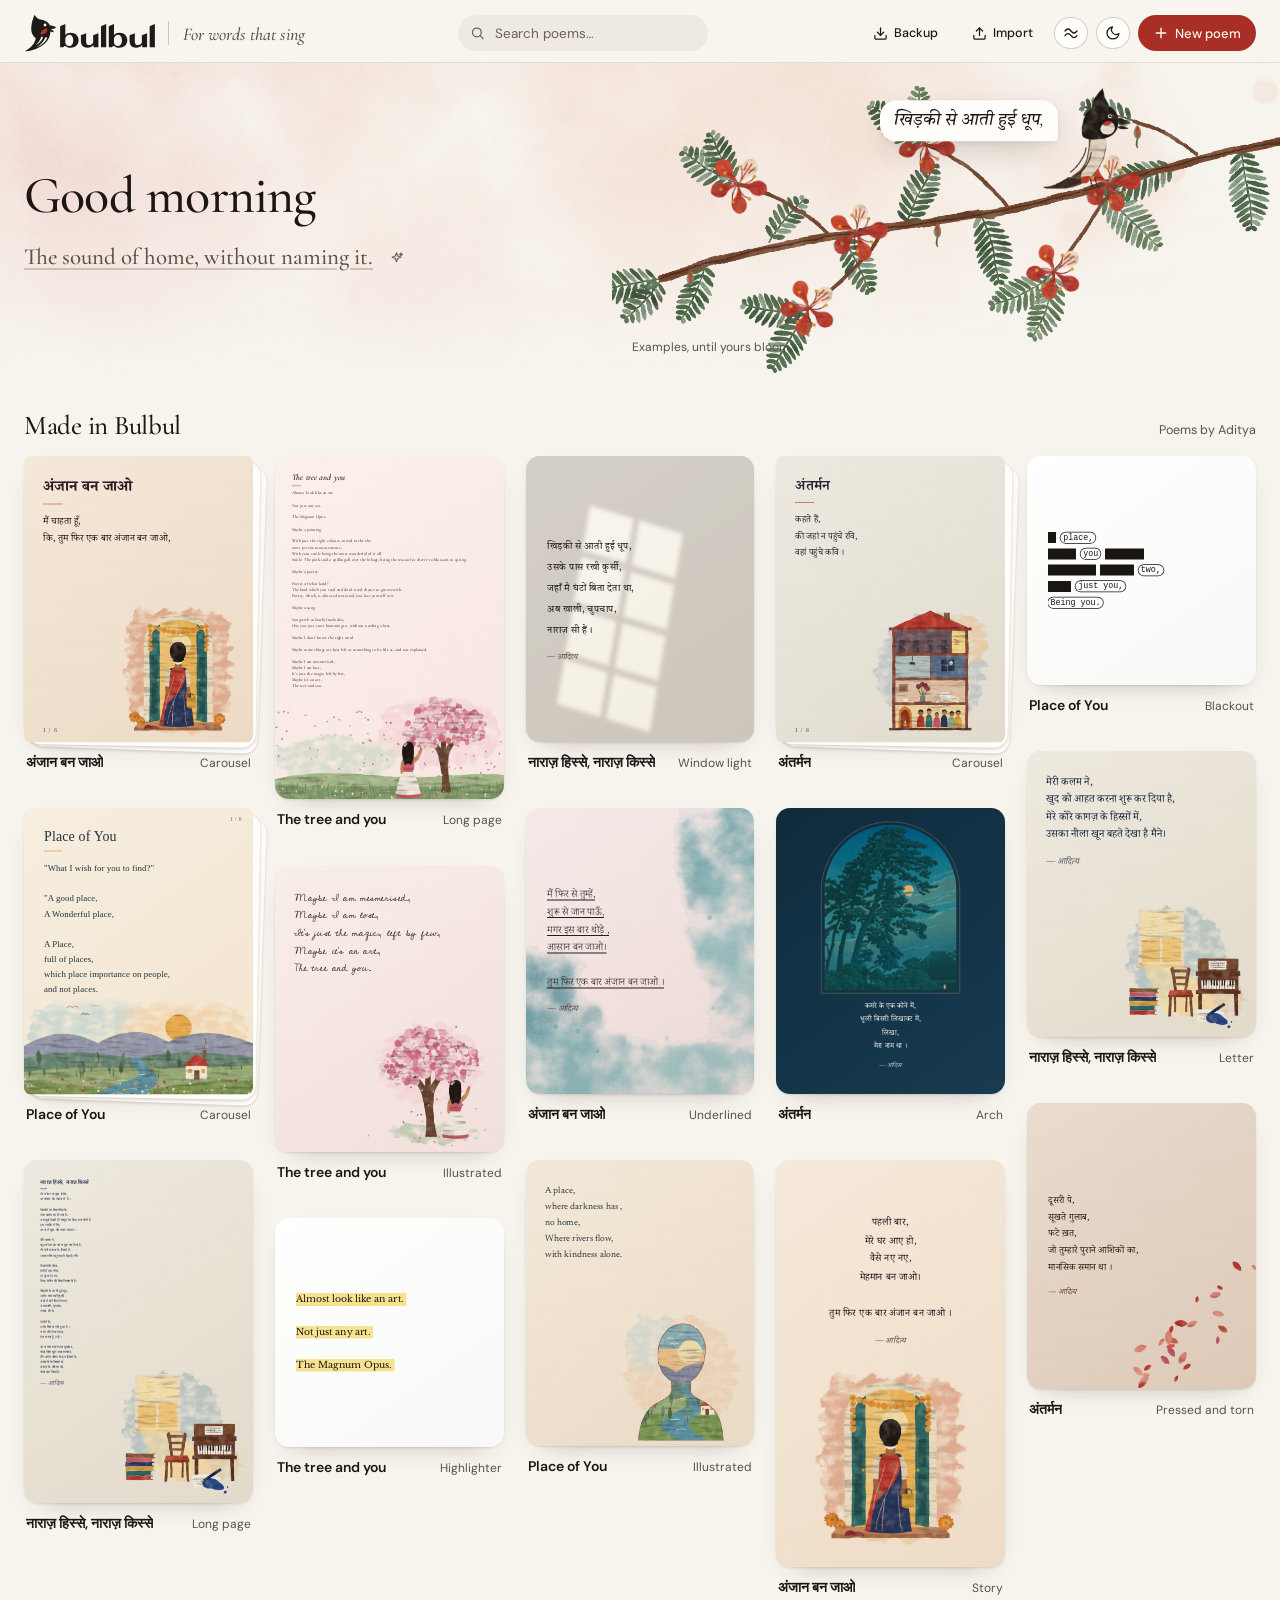
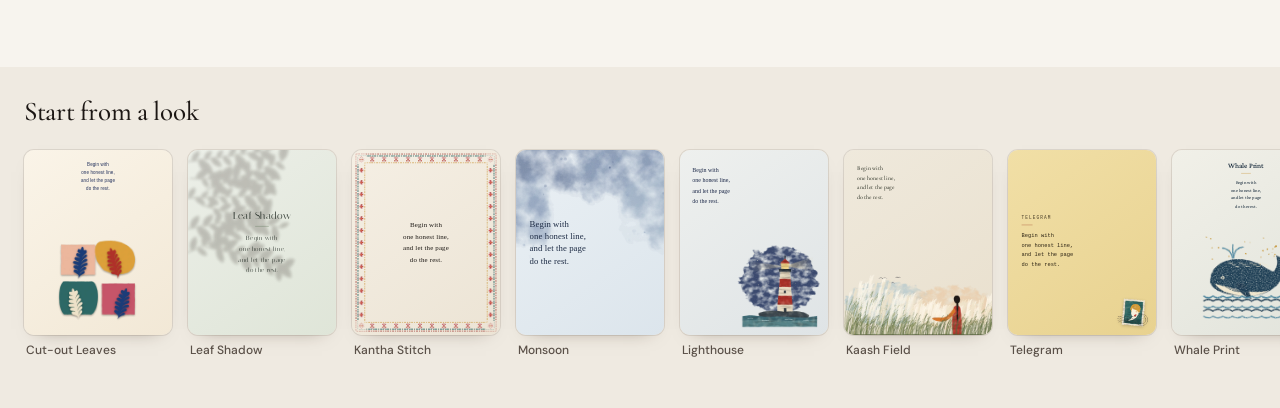
==== commit 3bae2e67: "Replace the tagline with a subtitle and fix the spark row Co-Authored-By: Claude Opus 5.5 <noreply@a" ====
--- a/index.html
+++ b/index.html
@@ -8,8 +8,8 @@
   <meta name="apple-mobile-web-app-capable" content="yes">
   <meta name="apple-mobile-web-app-status-bar-style" content="default">
   <meta name="apple-mobile-web-app-title" content="Bulbul">
-  <title>Bulbul · Poetry studio</title>
-  <meta name="description" content="Bulbul is a quiet poetry writer and page studio. One-tap looks, original gouache illustrations, museum art, Hindi and English poetry fonts, and high-res PNG exports.">
+  <title>Bulbul · For words that sing</title>
+  <meta name="description" content="For words that sing. Write poems and set them as pages worth keeping. One-tap looks, original gouache illustrations, museum art, Hindi and English poetry fonts, and high-res PNG exports.">
   <link rel="manifest" href="./manifest.webmanifest">
   <link rel="icon" href="./assets/brand/kit/favicon.ico" sizes="any">
   <link rel="icon" href="./assets/brand/kit/favicon.svg" type="image/svg+xml">
--- a/styles.css
+++ b/styles.css
@@ -101,7 +101,8 @@
   font-family: var(--font-brand); font-size: 30px; font-weight: 600;
   letter-spacing: -0.02em; line-height: 1; margin: 0;
 }
-.brand-sub { font-size: 12.5px; color: var(--ink-2); white-space: nowrap; padding-left: 12px; border-left: 1px solid var(--line-strong); }
+
+.brand-sub { margin: 0; padding: 3px 0 0 14px; border-left: 1px solid var(--line-strong); font-family: var(--font-brand); font-size: 18px; font-style: italic; font-weight: 500; line-height: 1.2; color: var(--ink-2); white-space: nowrap; }
 
 /* ================= GALLERY SHELL ================= */
 .shell {
@@ -165,7 +166,7 @@
   display: block; width: 100%; background: transparent; border: 0; padding: 0; text-align: left; border-radius: 16px;
 }
 .poem-card-frame {
-  position: relative; width: 100%; border-radius: 14px; overflow: hidden; background: var(--surface-2);
+  display: block; position: relative; width: 100%; border-radius: 14px; overflow: hidden; background: var(--surface-2);
   box-shadow: 0 1px 2px rgba(52, 30, 16, .10), 0 10px 26px -18px rgba(52, 30, 16, .45);
   transition: transform .5s cubic-bezier(.2, .8, .2, 1), box-shadow .5s cubic-bezier(.2, .8, .2, 1);
 }
@@ -186,6 +187,132 @@
 }
 [data-motion="full"] .poem-card:active .poem-card-frame { transform: scale(.985); transition-duration: .16s; }
 
+/* A carousel reads as a small stack of pages */
+.poem-card-frame.is-stack { overflow: visible; }
+.poem-card-frame.is-stack::before, .poem-card-frame.is-stack::after { content: ""; position: absolute; z-index: -1; inset: 0; border-radius: inherit; background: var(--surface); box-shadow: 0 1px 3px rgba(52, 30, 16, .22); transition: transform .5s cubic-bezier(.2, .8, .2, 1); }
+.poem-card-frame.is-stack::before { transform: translate(5px, 4px) rotate(1deg); }
+.poem-card-frame.is-stack::after { transform: translate(9px, 8px) rotate(2deg); z-index: -2; opacity: .8; }
+.poem-card-frame.is-stack .thumb-scale { border-radius: 14px; overflow: hidden; }
+.poem-card-frame.is-stack { isolation: isolate; background: transparent; }
+@media (hover: hover) {
+  [data-motion="full"] .poem-card:hover .is-stack::before { transform: translate(9px, 5px) rotate(2.4deg); }
+  [data-motion="full"] .poem-card:hover .is-stack::after { transform: translate(17px, 10px) rotate(4.6deg); }
+}
+.home-examples { padding-top: 22px; }
+.home-top { display: flex; align-items: baseline; justify-content: space-between; gap: 12px; }
+.save-chip { display: inline-flex; align-items: center; gap: 5px; color: var(--ink-2); white-space: nowrap; }
+.save-chip svg { color: #4C7A52; }
+[data-theme="dark"] .save-chip svg { color: #8FBF8F; }
+.save-chip.is-off { color: var(--danger); font-weight: 600; }
+
+/* ================= OVERLAYS: share and example viewer ================= */
+.overlay { position: fixed; inset: 0; z-index: 70; display: grid; place-items: center; padding: 24px; }
+.overlay-scrim { position: absolute; inset: 0; background: rgba(28, 20, 14, .5); animation: softFade .24s ease both; }
+[data-theme="dark"] .overlay-scrim { background: rgba(0, 0, 0, .66); }
+.panel {
+  position: relative; width: min(1000px, 100%); height: min(720px, 100%); display: grid; grid-template-columns: minmax(0, 1fr) 360px;
+  border-radius: 20px; overflow: hidden; background: var(--surface); box-shadow: 0 30px 80px -20px rgba(20, 10, 4, .5);
+  animation: panelUp .42s cubic-bezier(.2, .9, .2, 1) both;
+}
+@keyframes panelUp { from { opacity: 0; transform: translateY(18px) scale(.985); } to { opacity: 1; transform: none; } }
+[data-motion="calm"] .panel { animation-name: softFade; }
+.panel-top { display: flex; align-items: center; justify-content: space-between; gap: 10px; }
+.panel-title { font-family: var(--font-brand); font-size: 30px; font-weight: 500; margin: 0; line-height: 1; }
+.icon-btn { width: 36px; height: 36px; flex-shrink: 0; border: 0; border-radius: 50%; background: transparent; color: var(--ink); display: grid; place-items: center; }
+.icon-btn:hover { background: var(--surface-2); }
+.icon-btn[disabled] { opacity: .3; cursor: default; background: transparent; }
+.pager { display: flex; align-items: center; justify-content: center; gap: 8px; font-size: 12.5px; color: var(--ink-2); font-variant-numeric: tabular-nums; }
+
+.viewer-stage { min-width: 0; min-height: 0; padding: 30px; display: grid; place-items: center; background: var(--surface-2); overflow: hidden; }
+.viewer-stage.is-long { overflow-y: auto; align-items: start; }
+.viewer-fit { position: relative; animation: softFade .3s ease both; box-shadow: var(--shadow-sheet); }
+.viewer-scale { position: absolute; left: 0; top: 0; width: max-content; transform: scale(var(--thumb, 1)); transform-origin: 0 0; }
+.viewer-scale .poem-sheet, .mock-scale .poem-sheet { border-radius: 0; box-shadow: none; }
+.viewer-side, .share-side { display: flex; flex-direction: column; gap: 14px; padding: 18px 22px 20px; min-height: 0; overflow-y: auto; }
+.viewer-kind { font-size: 12.5px; color: var(--ink-2); }
+.viewer-title { font-family: var(--font-brand), 'Tiro Devanagari Hindi', serif; font-size: 32px; font-weight: 500; line-height: 1.16; margin: 4px 0 0; text-wrap: balance; }
+.viewer-by { margin: -6px 0 0; font-size: 13.5px; color: var(--ink-2); line-height: 1.5; }
+.viewer-acts { display: grid; gap: 8px; margin-top: 6px; }
+.viewer-acts .btn, .share-acts .btn { height: 44px; font-size: 14px; white-space: normal; }
+.viewer-nav { display: flex; justify-content: space-between; margin-top: auto; }
+
+.share-view { min-width: 0; min-height: 0; display: flex; flex-direction: column; align-items: center; justify-content: center; gap: 12px; padding: 24px; background: var(--surface-2); overflow: hidden; }
+.share-grid { display: grid; grid-template-columns: repeat(4, 1fr); gap: 6px; }
+.share-to { display: flex; flex-direction: column; align-items: center; gap: 5px; padding: 10px 2px 8px; border: 0; border-radius: 12px; background: transparent; color: var(--ink-2); font-size: 11.5px; font-weight: 500; transition: background-color .2s ease, color .2s ease; }
+.share-to:hover { background: var(--surface-2); color: var(--ink); }
+.share-to.on { background: var(--on-bg); color: var(--on-ink); }
+.share-row { display: flex; align-items: center; justify-content: space-between; min-height: 34px; font-size: 13px; color: var(--ink-2); }
+.share-cap { display: grid; gap: 6px; font-size: 12.5px; font-weight: 600; }
+.share-cap textarea { width: 100%; min-height: 72px; padding: 10px 12px; border-radius: 10px; border: 1px solid var(--line-strong); background: var(--bg); font-size: 14px; font-weight: 400; line-height: 1.45; resize: none; }
+.share-cap input { width: 100%; height: 42px; padding: 0 12px; border-radius: 10px; border: 1px solid var(--line-strong); background: var(--bg); font-size: 14px; font-weight: 400; }
+.share-cap input:focus, .share-cap textarea:focus { outline: none; border-color: var(--accent); }
+.share-acts { display: grid; gap: 8px; margin-top: auto; }
+.share-pair { display: grid; grid-template-columns: 1fr 1fr; gap: 8px; }
+.share-note { min-height: 38px; margin: 0; font-size: 12.5px; line-height: 1.45; color: var(--ink-2); }
+
+/* Previews of how the page arrives */
+.mock { --mw: 300px; width: min(var(--mw), 100%); flex: 0 1 auto; animation: softFade .28s ease both; color: #1C1714; font-size: 13px; line-height: 1.4; }
+.mock-art { position: relative; width: 100%; overflow: hidden; background: #eee; }
+.mock-scale { position: absolute; left: 0; top: 0; width: max-content; transform: scale(var(--thumb, 1)); transform-origin: 0 0; pointer-events: none; }
+.mock p { margin: 0; overflow-wrap: anywhere; display: -webkit-box; -webkit-line-clamp: 3; -webkit-box-orient: vertical; overflow: hidden; }
+.mock header { display: flex; align-items: center; gap: 9px; }
+.mock-face { width: 28px; height: 28px; flex-shrink: 0; border-radius: 50%; display: grid; place-items: center; background: #A82E26; color: #FFF8EE; font-size: 13px; font-weight: 600; }
+.mock-dots { display: flex; justify-content: center; gap: 4px; padding: 9px 0 0; }
+.mock-dots i { width: 6px; height: 6px; border-radius: 50%; background: #D8D0C6; } .mock-dots i.on { background: #A82E26; }
+/* A mockup: the card above, set on a backdrop, sized 540 x 675 and saved at twice that */
+.mock-frame { position: relative; flex-shrink: 0; border-radius: 12px; overflow: hidden; box-shadow: var(--shadow-sheet); animation: softFade .28s ease both; }
+.mock-frame:has(.bd-clear) { background: repeating-conic-gradient(#fff 0 25%, #E9E4DB 0 50%) 0 0 / 18px 18px; }
+.mock-stage { position: relative; isolation: isolate; width: 540px; height: 675px; display: grid; place-items: center; overflow: hidden; transform-origin: 0 0; font-family: var(--font-ui); color: #1C1714; }
+.mock-stage.on-dark { color: #F3EBDD; }
+.mock-stage.on-dark .m-pin { color: #F3EBDD; }
+.mock-wash { position: absolute; inset: 0; width: 100%; height: 100%; object-fit: cover; z-index: -1; }
+.mock-fit { transform: scale(var(--k, 1)); }
+.mock-stage .mock { width: var(--mw); animation: none; }
+.mock-stage .m-pin p, .mock-stage .m-pin footer { color: inherit; }
+.mock-stage .m-plain, .mock-stage .m-chat, .mock-stage .m-post, .mock-stage .m-story, .mock-stage .m-x, .mock-stage .m-pin .mock-art { box-shadow: 0 18px 40px -14px rgba(24, 14, 6, .42), 0 2px 8px rgba(24, 14, 6, .12); }
+.mock-stage.bd-clear .mock, .mock-stage.bd-clear .m-pin .mock-art { box-shadow: 0 4px 14px rgba(24, 14, 6, .18); }
+.mock-stage.bd-clear .m-pin { box-shadow: none; }
+.snapshot-root .mock-fit { transform: none; zoom: var(--k, 1); }
+.snapshot-root .mock-scale { transform: none; zoom: var(--thumb, 1); }
+.backdrops { display: flex; gap: 8px; }
+.bd-dot { width: 28px; height: 28px; padding: 0; border: 0; border-radius: 50%; box-shadow: inset 0 0 0 1px var(--line-strong); transition: box-shadow .2s ease; }
+.bd-dot.bd-wash { background: radial-gradient(circle at 25% 25%, #E59C93, transparent 60%), radial-gradient(circle at 80% 85%, #D9838A, transparent 55%), #F7F1E6 !important; }
+.bd-dot.bd-clear { background: repeating-conic-gradient(#fff 0 25%, #D9D2C6 0 50%) 0 0 / 10px 10px !important; }
+.bd-dot.on { box-shadow: 0 0 0 2px var(--surface), 0 0 0 4px var(--accent); }
+.share-size { font-variant-numeric: tabular-nums; }
+.m-plain { --mw: 390px; box-shadow: var(--shadow-sheet); }
+.m-plain .mock-art:not(.is-long) { max-height: 100%; }
+.m-chat { --mw: 360px; padding: 26px 22px 26px 60px; border-radius: 16px; background: #E6DCCB; }
+.bubble { padding: 4px; border-radius: 12px 2px 12px 12px; background: #DCF2C8; box-shadow: 0 1px 1px rgba(0, 0, 0, .12); }
+.bubble .mock-art { border-radius: 9px; } .bubble p { padding: 6px 6px 0; font-size: 14px; }
+.bubble time { display: flex; justify-content: flex-end; align-items: center; gap: 3px; padding: 2px 5px 1px; font-size: 11px; color: #5E7355; }
+.m-post { --mw: 330px; border-radius: 12px; overflow: hidden; background: #fff; box-shadow: var(--shadow-float); } .m-post header { padding: 10px 12px; } .m-post p { padding: 10px 12px 13px; }
+.m-story { --mw: 270px; position: relative; border-radius: 18px; overflow: hidden; box-shadow: var(--shadow-float); }
+.m-story header { position: absolute; left: 12px; top: 20px; color: #fff; text-shadow: 0 1px 3px rgba(0, 0, 0, .6); } .story-bars { position: absolute; left: 10px; right: 10px; top: 9px; display: flex; gap: 3px; }
+.story-bars i { flex: 1; height: 2.5px; border-radius: 2px; background: rgba(255, 255, 255, .5); box-shadow: 0 0 2px rgba(0, 0, 0, .4); } .story-bars i.on { background: #fff; }
+.m-pin { --mw: 280px; } .m-pin .mock-art { border-radius: 18px; box-shadow: var(--shadow-float); } .m-pin p { padding: 10px 6px 4px; color: var(--ink); } .m-pin footer { display: flex; align-items: center; gap: 8px; padding: 0 6px; color: var(--ink-2); }
+.m-x { --mw: 350px; padding: 14px; border-radius: 16px; background: #fff; box-shadow: var(--shadow-float); } .m-x p { padding: 8px 0 10px; } .m-x header { padding-bottom: 2px; } .m-x .mock-art { border-radius: 14px; }
+@media (min-width: 861px) and (max-height: 760px) { .share-view > .mock { zoom: .84; } }
+
+@media (max-width: 860px) {
+  .overlay { padding: 0; place-items: end stretch; }
+  .panel { width: 100%; height: auto; max-height: 94dvh; grid-template-columns: minmax(0, 1fr); grid-template-rows: minmax(0, 1fr) auto; border-radius: 22px 22px 0 0; overflow-y: auto; }
+  .panel.viewer { height: 94dvh; }
+  .panel.share { grid-template-rows: auto auto; }
+  .viewer-stage { padding: 18px; }
+  .share-view { padding: 34px 18px 14px; overflow: visible; }
+  .share-view > .mock { zoom: .62; }
+  .bd-dot { width: 34px; height: 34px; }
+  .share-side, .viewer-side { min-width: 0; padding: 12px 18px calc(16px + env(safe-area-inset-bottom, 0px)); gap: 10px; overflow: visible; }
+  .share-side .panel-top { position: absolute; right: 10px; top: 8px; z-index: 2; } .share-side .panel-title { display: none; }
+  .share-side .icon-btn, .viewer-side .icon-btn { background: var(--surface); }
+  .share-grid { display: flex; overflow-x: auto; scrollbar-width: none; margin: 0 -18px; padding: 0 18px; } .share-to { flex: 0 0 74px; }
+  .share-cap input { font-size: 16px; }
+  .share-cap textarea { font-size: 16px; min-height: 58px; }
+  .viewer-title { font-size: 25px; } .viewer-nav { margin-top: 0; }
+  .share-note { min-height: 20px; }
+}
+
 @media (min-width: 1021px) and (max-width: 1180px) { .anthology-grid { grid-template-columns: repeat(4, minmax(0, 1fr)); } }
 .new-card .poem-card-frame {
   aspect-ratio: 4 / 5; display: flex; flex-direction: column; align-items: center; justify-content: center; gap: 8px;
@@ -205,16 +332,9 @@
 [data-theme="dark"] .hero-wash { opacity: .2; }
 [data-theme="dark"] .bird img { filter: drop-shadow(0 0 1.5px rgba(243, 235, 221, .75)); }
 .hero-copy { position: relative; padding: 26px 0; max-width: 430px; }
-.hero-greet { font-family: var(--font-brand); font-weight: 500; font-size: 46px; line-height: 1.05; letter-spacing: -.015em; margin: 0 0 20px; }
-.first-line { display: flex; align-items: center; border-bottom: 1.5px solid var(--line-strong); transition: border-color .25s ease; }
-.first-line:focus-within { border-color: var(--accent); }
-.first-line input { flex: 1; min-width: 0; height: 46px; border: 0; background: transparent; outline: none; font-family: var(--font-brand); font-size: 23px; font-weight: 500; }
-.first-line input::placeholder { color: var(--ink-3); opacity: .85; }
-.first-line-go { width: 36px; height: 36px; flex-shrink: 0; border: 0; border-radius: 50%; background: transparent; color: var(--ink-2); display: grid; place-items: center; transition: background-color .25s ease, color .25s ease, transform .35s cubic-bezier(.2, .8, .2, 1); }
-.first-line:focus-within .first-line-go, .first-line-go:hover { background: var(--btn-bg); color: var(--btn-ink); }
-[data-motion="full"] .first-line-go:hover { transform: translateX(3px); }
-.spark { display: flex; align-items: center; gap: 4px; margin-top: 14px; }
-.spark-text { border: 0; background: transparent; padding: 4px 0; text-align: left; font-size: 14px; line-height: 1.45; color: var(--ink-2); text-decoration: underline; text-decoration-color: var(--line-strong); text-underline-offset: 4px; transition: color .2s ease, text-decoration-color .2s ease; }
+.hero-greet { font-family: var(--font-brand); font-weight: 500; font-size: 52px; line-height: 1.05; letter-spacing: -.015em; margin: 0 0 16px; }
+.spark { display: flex; align-items: center; gap: 6px; }
+.spark-text { border: 0; background: transparent; padding: 4px 0; text-align: left; font-family: var(--font-brand); font-size: 23px; font-weight: 500; line-height: 1.3; color: var(--ink-2); text-decoration: underline; text-decoration-color: var(--line-strong); text-underline-offset: 4px; transition: color .2s ease, text-decoration-color .2s ease; }
 .spark-text:hover { color: var(--ink); text-decoration-color: var(--accent); }
 .spark-next { width: 34px; height: 34px; flex-shrink: 0; border: 0; border-radius: 50%; background: transparent; color: var(--ink-3); display: grid; place-items: center; }
 .spark-next:hover { color: var(--accent); }
@@ -267,7 +387,7 @@
 .look-strip .look-btn { scroll-snap-align: start; content-visibility: visible; }
 
 /* Undo inside a toast */
-.toast:has(.toast-btn) { pointer-events: auto; padding-right: 8px; display: flex; align-items: center; gap: 12px; }
+.toast:has(.toast-btn) { pointer-events: auto; white-space: nowrap; padding-right: 8px; display: flex; align-items: center; gap: 12px; }
 .toast-btn { height: 28px; padding: 0 12px; border: 0; border-radius: 999px; background: color-mix(in srgb, var(--bg) 18%, transparent); color: inherit; font-size: 12.5px; font-weight: 600; }
 .toast-btn:hover { background: color-mix(in srgb, var(--bg) 30%, transparent); }
 
@@ -462,6 +582,7 @@
   align-items: center; gap: 14px;
   padding: calc(34px * var(--ps-pad-mult)) calc(24px * var(--ps-pad-mult)) calc(34px * var(--ps-pad-mult)) calc(32px * var(--ps-pad-mult));
 }
+.poem-sheet.rat-auto .poem-scene-art { margin-top: 34px; }
 .poem-sheet.rat-auto .poem-split { align-items: start; padding-top: 44px; padding-bottom: 48px; }
 .poem-sheet.fr-bookpage .poem-split { padding-top: calc(44px * var(--ps-pad-mult)); padding-bottom: calc(50px * var(--ps-pad-mult)); }
 
@@ -528,6 +649,8 @@
   font-size: max(11px, calc(12px * var(--ps-scale)));
   font-style: italic; opacity: 1;
 }
+.ly-corner .poem-slide-badge { left: 38px !important; transform: none !important; }
+.ly-scene .poem-slide-badge { bottom: auto !important; top: 16px; left: auto !important; right: 22px; transform: none !important; }
 .poem-slide-badge {
   position: absolute; bottom: 14px; left: 50%; transform: translateX(-50%);
   z-index: 4; font-size: 11px; letter-spacing: .08em; pointer-events: none;
@@ -538,7 +661,7 @@
   display: flex; flex-direction: column; min-height: 0;
   background: var(--surface); border-left: 1px solid var(--line);
 }
-.rail-sheet-head { display: none; }
+.sheet-grabber, .sheet-close, .panel-grab { display: none; }
 .rail-tabs {
   position: relative; display: grid; grid-template-columns: repeat(5, 1fr);
   border-bottom: 1px solid var(--line); flex-shrink: 0;
@@ -691,6 +814,13 @@
 }
 
 /* ================= TABLET & MOBILE — NATIVE iOS EXPERIENCE ================= */
+@media (min-width: 601px) and (max-width: 1120px) {
+  .brand { flex-direction: column; align-items: flex-start; gap: 0; }
+  .brand-lockup-svg { height: 33px; }
+  .brand-sub { padding: 0 0 0 2px; border: 0; font-size: 14.5px; }
+  .filter-bar { top: 79px; }
+}
+
 @media (max-width: 1020px) {
   .anthology-grid { grid-template-columns: repeat(3, minmax(0, 1fr)); column-gap: 18px; }
 }
@@ -718,12 +848,10 @@
 
   /* Native Frosted-Glass Bottom Tab Dock */
   .ios-dock {
-    position: fixed; left: 0; right: 0; bottom: 0; z-index: 40;
+    position: fixed; left: 0; right: 0; bottom: 0; z-index: 55;
     display: grid; grid-template-columns: repeat(5, 1fr);
     padding: 6px 6px calc(8px + env(safe-area-inset-bottom, 0px));
-    background: var(--glass);
-    -webkit-backdrop-filter: saturate(180%) blur(24px);
-    backdrop-filter: saturate(180%) blur(24px);
+    background: var(--surface);
     border-top: 1px solid var(--line);
   }
   .dock-btn {
@@ -744,43 +872,40 @@
   .sheet-scrim.open { pointer-events: auto; }
 
   .studio-rail {
-    position: fixed; left: 0; right: 0; bottom: 0; z-index: 50;
-    height: 56dvh; max-height: 540px;
+    --dock: calc(61px + env(safe-area-inset-bottom, 0px));
+    position: fixed; left: 0; right: 0; bottom: var(--dock); z-index: 50;
+    height: min(50dvh, 500px);
     border-left: 0; border-top: 1px solid var(--line-strong);
-    border-radius: 24px 24px 0 0;
-    background: var(--glass);
-    -webkit-backdrop-filter: saturate(190%) blur(28px);
-    backdrop-filter: saturate(190%) blur(28px);
+    border-radius: 22px 22px 0 0;
+    background: var(--surface);
     box-shadow: 0 -12px 44px -10px rgba(0, 0, 0, 0.24);
-    transform: translateY(105%);
-    transition: transform .32s var(--ease-ios), visibility 0s .32s;
+    transform: translateY(calc(100% + 80px));
+    transition: transform .36s cubic-bezier(.2, .85, .25, 1), height .36s cubic-bezier(.2, .85, .25, 1), visibility 0s .36s;
     visibility: hidden; pointer-events: none;
-    padding-bottom: env(safe-area-inset-bottom, 0px);
+    will-change: transform;
   }
-  .studio-rail.sheet-open {
-    transform: translateY(0);
-    visibility: visible; transition-delay: 0s;
-    pointer-events: auto;
-  }
+  .studio-rail.sheet-open { transform: none; visibility: visible; transition-delay: 0s; pointer-events: auto; }
+  .studio-rail.is-tall { height: calc(86dvh - 61px); }
+  .is-dragging-panel .studio-rail, .is-dragging-panel .sheet-holder { transition: none !important; }
+  .is-dragging-panel { user-select: none; -webkit-user-select: none; }
   .subtabs { background: var(--surface); }
   .subtab { height: 36px; padding: 0 14px; font-size: 13px; }
   .choice-pill { height: 38px; }
   .rail-tabs { display: none; }
   .rail-foot { display: none; }
-  .rail-sheet-head {
-    display: flex; flex-direction: column; align-items: center;
-    padding: 8px 16px 10px; border-bottom: 1px solid var(--line); flex-shrink: 0;
-  }
-  .sheet-grabber {
-    position: relative; width: 36px; height: 4px; border-radius: 999px;
-    background: var(--line-strong); margin-bottom: 8px;
-  }
-  .sheet-grabber::after { content: ""; position: absolute; inset: -10px -60px; }
-  .sheet-head-row {
-    width: 100%; display: flex; align-items: center; justify-content: space-between;
-  }
-  .sheet-title { font-size: 15px; font-weight: 600; margin: 0; }
+  .sheet-grabber { display: block; position: relative; width: 100%; height: 22px; flex-shrink: 0; padding: 0; border: 0; background: transparent; touch-action: none; }
+  .sheet-grabber::after, .panel-grab::after { content: ""; position: absolute; left: 50%; top: 9px; width: 40px; height: 5px; margin-left: -20px; border-radius: 999px; background: var(--line-strong); transition: width .25s ease, margin-left .25s ease, background-color .25s ease; }
+  .is-dragging-panel .sheet-grabber::after { width: 52px; margin-left: -26px; background: var(--ink-3); }
+  .rail-note { min-height: 44px; padding: 0 8px 6px 16px; touch-action: none; }
+  .rail-note > span { flex: 1; }
+  .sheet-close { display: grid; width: 40px; height: 40px; color: var(--ink-2); }
+  .rail-body { overscroll-behavior: contain; padding-bottom: 28px; }
+  .tab-dot { margin-left: 3px; }
+  .panel-grab { display: block; position: absolute; left: 0; right: 0; top: 0; height: 26px; z-index: 3; touch-action: none; }
+  .panel-grab::after { background: rgba(60, 40, 24, .3); }
+  .share-view, .viewer-stage { touch-action: pan-y; }
   .toast-root { bottom: calc(74px + env(safe-area-inset-bottom, 0px)); }
+  body:has(.studio-rail.sheet-open) .toast-root { bottom: auto; top: calc(62px + env(safe-area-inset-top, 0px)); }
 }
 
 @media (max-width: 600px) {
@@ -791,7 +916,8 @@
   .search-in, .field-in { font-size: 16px; height: 40px; }
   .topbar { padding: calc(12px + env(safe-area-inset-top, 0px)) 0 10px; gap: 10px; flex-wrap: wrap; }
   .brand-mark { font-size: 28px; }
-  .brand-sub { display: none; }
+  .brand { flex-direction: column; align-items: flex-start; gap: 1px; }
+  .brand-sub { padding: 0 0 0 2px; border: 0; font-size: 15px; }
   .search-wrap { width: 100%; order: 3; }
   .mood-pills { margin: 0 -16px; padding: 2px 16px; }
   .gallery-stat { display: none; }
@@ -1077,8 +1203,7 @@
 [data-motion="calm"] .dock-btn:active, [data-motion="calm"] .ink-dot:hover { transform: none; }
 [data-motion="calm"] .studio, [data-motion="calm"] .rail-tabs::after, [data-motion="calm"] .sheet-holder { transition: none; }
 @media (max-width: 860px) {
-  [data-motion="calm"] .studio-rail { transform: none; opacity: 0; transition: opacity .2s ease, visibility 0s .2s; }
-  [data-motion="calm"] .studio-rail.sheet-open { opacity: 1; transition-delay: 0s; }
+  [data-motion="calm"] .studio-rail { transition: transform .16s ease-out, height .16s ease-out, visibility 0s .16s; }
 }
 @keyframes softFade { from { opacity: 0; } to { opacity: 1; } }
 
@@ -1099,7 +1224,7 @@
 .look-scale .poem-sheet { border-radius: 0; box-shadow: none; }
 .look-nm { display: block; padding: 7px 2px 0; font-size: 12px; font-weight: 500; color: var(--ink-2); transition: color .2s ease; }
 .look-btn:hover .look-nm, .look-btn.on .look-nm { color: var(--ink); }
-.look-btn.on .look-frame { box-shadow: 0 0 0 2px var(--surface), 0 0 0 4px var(--accent); }
+.look-btn.on .look-frame::after { content: ""; position: absolute; inset: 0; z-index: 2; border-radius: inherit; box-shadow: inset 0 0 0 3px var(--accent); }
 @media (hover: hover) { [data-motion="full"] .look-btn:hover .look-frame { transform: translateY(-3px); } }
 [data-motion="full"] .look-btn:active .look-frame { transform: scale(.975); }
 
@@ -1180,4 +1305,31 @@
 .snapshot-host { position: fixed; left: -10000px; top: 0; pointer-events: none; }
 .snapshot-host .poem-sheet, .snapshot-root .poem-sheet { border-radius: 0; box-shadow: none; }
 .snapshot-root { overflow: hidden; -webkit-font-smoothing: antialiased; }
-.snapshot-root .poem-sheet { width: 100%; height: 100%; }
+.snapshot-root > .poem-sheet { width: 100%; height: 100%; }
+
+/* Stories keep clear of the app's own header */
+.poem-sheet.rat-9-16 .poem-corner-wrap, .poem-sheet.rat-9-16 .poem-scene, .poem-sheet.rat-9-16 .poem-stack, .poem-sheet.rat-9-16 .poem-arch, .poem-sheet.rat-9-16 .poem-print { padding-top: 84px; }
+.poem-sheet.rat-auto .poem-corner-wrap { padding-bottom: 300px; }
+
+/* ================= NOTEBOOK PAPERS AND MADE FRAMES ================= */
+.poem-grain.tex-ruled, .poem-grain.tex-graph, .poem-grain.tex-dots, .poem-grain.tex-music { --rule: rgba(52, 82, 140, .34); --rule-2: rgba(190, 58, 46, .42); opacity: 1; }
+.poem-grain.on-dark { --rule: rgba(255, 255, 255, .17) !important; --rule-2: rgba(255, 190, 170, .4) !important; }
+.poem-grain.tex-ruled { background-image: linear-gradient(90deg, transparent 27px, var(--rule-2) 27px 28px, transparent 28px), repeating-linear-gradient(transparent 0 25px, var(--rule) 25px 26px); background-size: auto; background-position: 0 14px; }
+.poem-grain.tex-graph { background-image: linear-gradient(var(--rule) 1px, transparent 1px), linear-gradient(90deg, var(--rule) 1px, transparent 1px); background-size: 19px 19px; opacity: .8; }
+.poem-grain.tex-dots { background-image: radial-gradient(var(--rule) 1.5px, transparent 1.8px); background-size: 18px 18px; }
+.poem-grain.tex-music { background-image: repeating-linear-gradient(transparent 0 9px, rgba(60, 46, 34, .15) 9px 10px, transparent 10px 18px, rgba(60, 46, 34, .15) 18px 19px, transparent 19px 27px, rgba(60, 46, 34, .15) 27px 28px, transparent 28px 36px, rgba(60, 46, 34, .15) 36px 37px, transparent 37px 45px, rgba(60, 46, 34, .15) 45px 46px, transparent 46px 84px); background-size: auto; }
+.poem-grain.tex-music.on-dark { filter: invert(1); }
+.poem-frame-img { position: absolute; inset: 0; z-index: 4; pointer-events: none; border: 34px solid transparent; border-image-slice: 100; border-image-repeat: round; }
+.poem-frame-img.fi-airmail { border-width: 15px; }
+.poem-frame-img.fi-stamp { border-width: 26px; border-image-slice: 70; }
+.poem-frame-img.fi-deco { inset: 10px; border-width: 40px; border-image-repeat: stretch; }
+.poem-frame-img.fi-kantha { inset: 8px; border-width: 36px; }
+.poem-frame-img.fi-vine { inset: 4px; border-width: 38px; }
+.poem-frame-film { position: absolute; left: 0; right: 0; top: 0; height: 32px; z-index: 4; pointer-events: none; background: repeating-linear-gradient(90deg, transparent 0 9px, #EFE7D8 9px 23px, transparent 23px 32px) 0 50% / auto 13px repeat-x, #171412; }
+.poem-frame-film.is-bottom { top: auto; bottom: 0; }
+.fr-airmail .poem-sheet-inner { padding: 13px; }
+.fr-stamp .poem-sheet-inner { padding: 26px; }
+.fr-film .poem-sheet-inner { padding: 32px 0; }
+.fr-deco .poem-sheet-inner, .fr-kantha .poem-sheet-inner, .fr-vine .poem-sheet-inner { padding: 30px; }
+.fr-ajrakh .poem-sheet-inner { padding: 34px; }
+.look-more { grid-column: 1 / -1; height: 40px; }
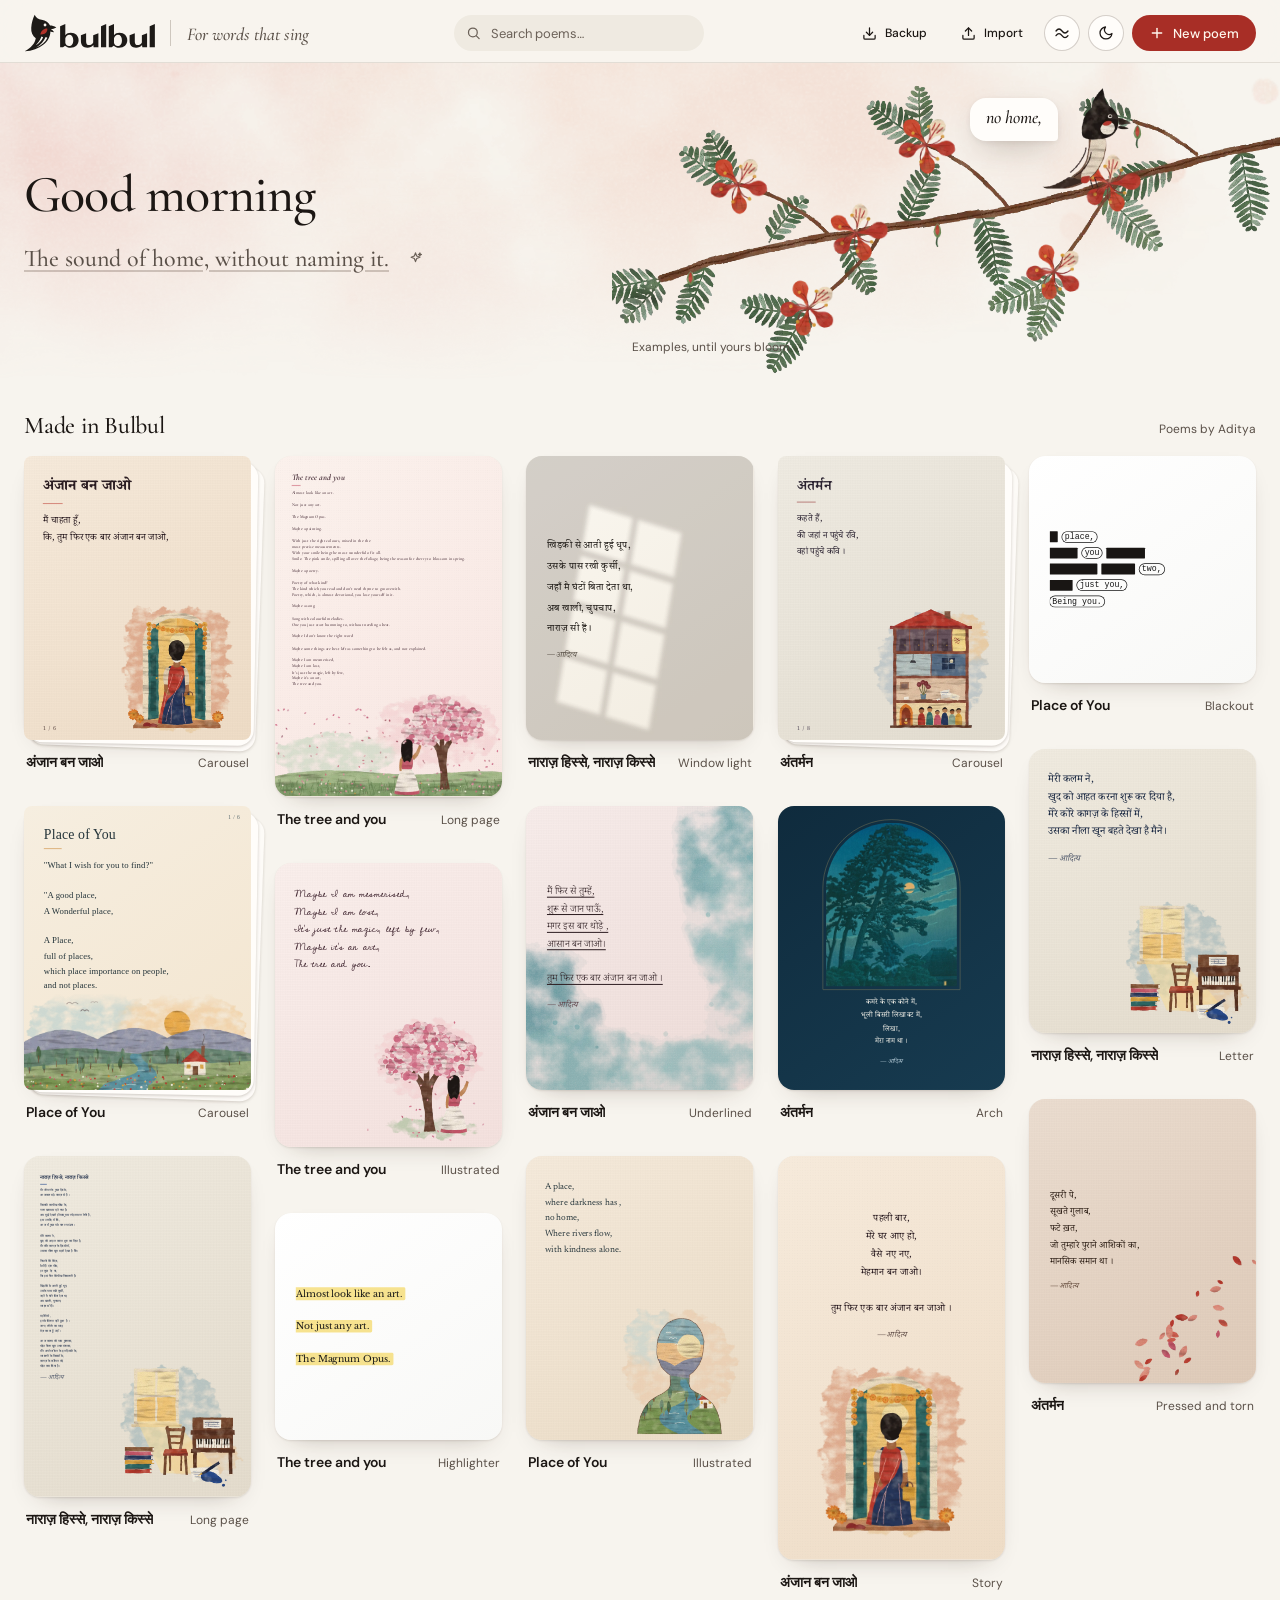
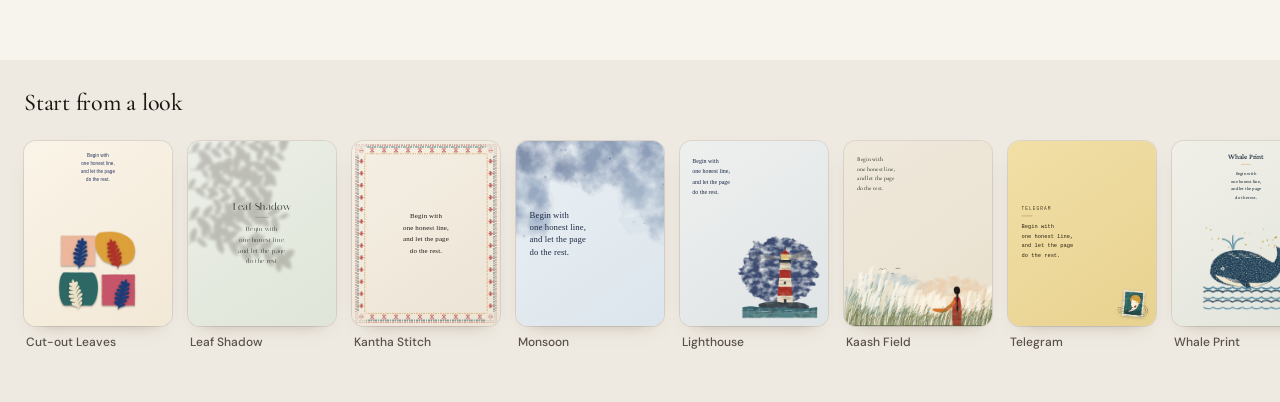
==== commit 79e32428: "Foundations: space, corner and type tokens, real targets, theme from the system Co-Authored-By: Clau" ====
--- a/index.html
+++ b/index.html
@@ -21,7 +21,7 @@
   <link rel="stylesheet" href="./styles.css">
   <script>
     // Set the theme before first paint so dark mode never flashes light
-    try { document.documentElement.dataset.theme = localStorage.getItem("noor.theme") || localStorage.getItem("folio.theme") || "light"; var m = localStorage.getItem("noor.motion"); document.documentElement.dataset.motion = m === "full" || m === "calm" ? m : (matchMedia("(prefers-reduced-motion: reduce)").matches ? "calm" : "full"); } catch (e) {}
+    try { document.documentElement.dataset.theme = localStorage.getItem("noor.theme") || localStorage.getItem("folio.theme") || (matchMedia("(prefers-color-scheme: dark)").matches ? "dark" : "light"); var m = localStorage.getItem("noor.motion"); document.documentElement.dataset.motion = m === "full" || m === "calm" ? m : (matchMedia("(prefers-reduced-motion: reduce)").matches ? "calm" : "full"); } catch (e) {}
   </script>
 </head>
 <body>
--- a/styles.css
+++ b/styles.css
@@ -11,6 +11,14 @@
   --ink-3: #6B6158;
   --line: rgba(60, 40, 24, 0.11);
   --line-strong: rgba(60, 40, 24, 0.22);
+  /* Space: 4 px grid */
+  --s-1: 4px; --s-2: 8px; --s-3: 12px; --s-4: 16px; --s-5: 20px; --s-6: 24px; --s-8: 32px; --s-10: 40px;
+  /* Corners */
+  --r-xs: 4px; --r-sm: 8px; --r-md: 12px; --r-lg: 16px; --r-xl: 24px; --r-full: 999px;
+  /* Type, in rem so it follows the reader's text size */
+  --t-1: .75rem; --t-2: .8125rem; --t-3: .875rem; --t-4: 1rem; --t-5: 1.125rem; --t-6: 1.5rem; --t-7: 2rem; --t-8: 3.25rem;
+  /* Smallest thing a pointer or a thumb has to hit */
+  --hit: 32px;
   /* Bulbul red */
   --accent: #A82E26;
   --brand-ink: #1D1A17;
@@ -76,10 +84,10 @@
 
 /* Shared Buttons — tactile iOS press physics */
 .btn {
-  display: inline-flex; align-items: center; justify-content: center; gap: 6px;
-  height: 36px; padding: 0 14px; border-radius: 999px;
+  display: inline-flex; align-items: center; justify-content: center; gap: var(--s-2);
+  height: 36px; padding: 0 var(--s-4); border-radius: var(--r-full);
   border: 1px solid var(--line-strong); background: var(--surface); color: var(--ink);
-  font-size: 13px; font-weight: 500; white-space: nowrap;
+  font-size: var(--t-2); font-weight: 500; white-space: nowrap;
   transition: background .16s ease, border-color .16s ease, transform .14s var(--ease-ios), opacity .16s ease;
 }
 .btn:hover { background: var(--surface-2); }
@@ -88,21 +96,21 @@
 .btn.primary:hover { background: var(--btn-hover); }
 .btn.ghost { background: transparent; border-color: transparent; }
 .btn.ghost:hover { background: var(--surface-2); }
-.btn.sm { height: 32px; padding: 0 12px; font-size: 12.5px; }
-.btn.icon-only, .btn.sm.icon-only { width: 34px; padding: 0; flex-shrink: 0; }
+.btn.sm { height: 32px; padding: 0 var(--s-3); font-size: var(--t-1); }
+.btn.icon-only, .btn.sm.icon-only { width: 36px; height: 36px; padding: 0; flex-shrink: 0; }
 .btn.danger { color: var(--danger); border-color: color-mix(in srgb, var(--danger) 30%, transparent); }
 .btn.danger:hover { background: color-mix(in srgb, var(--danger) 10%, transparent); }
 .btn[disabled] { opacity: 0.42; cursor: not-allowed; transform: none; }
 
 /* Brand */
-.brand { display: flex; align-items: center; gap: 10px; min-width: 0; }
+.brand { display: flex; align-items: center; gap: var(--s-3); min-width: 0; }
 .brand-mark {
-  display: inline-flex; align-items: center; gap: 9px;
-  font-family: var(--font-brand); font-size: 30px; font-weight: 600;
+  display: inline-flex; align-items: center; gap: var(--s-2);
+  font-family: var(--font-brand); font-size: var(--t-7); font-weight: 600;
   letter-spacing: -0.02em; line-height: 1; margin: 0;
 }
 
-.brand-sub { margin: 0; padding: 3px 0 0 14px; border-left: 1px solid var(--line-strong); font-family: var(--font-brand); font-size: 18px; font-style: italic; font-weight: 500; line-height: 1.2; color: var(--ink-2); white-space: nowrap; }
+.brand-sub { margin: 0; padding: var(--s-1) 0 0 var(--s-4); border-left: 1px solid var(--line-strong); font-family: var(--font-brand); font-size: var(--t-5); font-style: italic; font-weight: 500; line-height: 1.2; color: var(--ink-2); white-space: nowrap; }
 
 /* ================= GALLERY SHELL ================= */
 .shell {
@@ -120,64 +128,64 @@
 }
 .shell main { min-height: 60dvh; }
 .topbar {
-  display: flex; align-items: center; justify-content: space-between; gap: 14px;
+  display: flex; align-items: center; justify-content: space-between; gap: var(--s-4);
   padding: calc(14px + env(safe-area-inset-top, 0px)) 0 10px;
 }
-.topbar-right { display: flex; align-items: center; gap: 8px; flex-wrap: nowrap; }
+.topbar-right { display: flex; align-items: center; gap: var(--s-2); flex-wrap: nowrap; }
 
 .search-wrap { position: relative; width: 250px; }
 .search-wrap svg { position: absolute; left: 12px; top: 50%; transform: translateY(-50%); color: var(--ink-3); pointer-events: none; }
 .search-in {
-  width: 100%; height: 36px; padding: 0 14px 0 36px; border-radius: 999px;
-  border: 1px solid transparent; background: var(--surface-2); font-size: 13.5px;
+  width: 100%; height: 36px; padding: 0 var(--s-4) 0 36px; border-radius: var(--r-full);
+  border: 1px solid transparent; background: var(--surface-2); font-size: var(--t-2);
   transition: background .16s ease, border-color .16s ease;
 }
 .search-in::placeholder { color: var(--ink-3); }
 .search-in:focus { background: var(--surface); border-color: var(--line-strong); outline: none; }
 
 .filter-bar {
-  display: flex; align-items: center; justify-content: space-between; gap: 12px;
-  padding: 10px 0; margin: 0 calc(50% - 50vw) 16px; padding-left: calc(50vw - 50%); padding-right: calc(50vw - 50%);
+  display: flex; align-items: center; justify-content: space-between; gap: var(--s-3);
+  padding: var(--s-3) 0; margin: 0 calc(50% - 50vw) 16px; padding-left: calc(50vw - 50%); padding-right: calc(50vw - 50%);
   position: sticky; top: 61px; z-index: 20; background: var(--bg);
 }
 .mood-pills {
-  display: flex; align-items: center; gap: 6px;
+  display: flex; align-items: center; gap: var(--s-2);
   overflow-x: auto; scrollbar-width: none; -webkit-overflow-scrolling: touch;
   padding: 2px 0; overscroll-behavior-x: contain;
 }
 .mood-pills::-webkit-scrollbar { display: none; }
 .pill {
-  height: 32px; padding: 0 13px; border-radius: 999px; flex-shrink: 0;
+  height: 32px; padding: 0 var(--s-3); border-radius: var(--r-full); flex-shrink: 0;
   border: 1px solid var(--line); background: var(--surface); color: var(--ink-2);
-  font-size: 12.5px; font-weight: 500;
+  font-size: var(--t-1); font-weight: 500;
   transition: background-color .16s ease, color .16s ease, border-color .16s ease, transform .14s var(--ease-ios);
 }
 .pill:hover { border-color: var(--line-strong); color: var(--ink); }
 .pill:active { transform: scale(0.95); }
 .pill.on { background: var(--on-bg); color: var(--on-ink); border-color: transparent; }
-.gallery-stat { font-size: 12.5px; color: var(--ink-2); white-space: nowrap; flex-shrink: 0; }
+.gallery-stat { font-size: var(--t-1); color: var(--ink-2); white-space: nowrap; flex-shrink: 0; }
 
 /* Anthology: masonry of real sheets. The button never moves, so hovering can't slide it off the pointer. */
 .anthology-grid {
   display: grid; grid-template-columns: repeat(5, minmax(0, 1fr));
-  column-gap: 22px; grid-auto-rows: 1px; align-items: start;
+  column-gap: var(--s-6); grid-auto-rows: 1px; align-items: start;
 }
 .poem-card {
-  display: block; width: 100%; background: transparent; border: 0; padding: 0; text-align: left; border-radius: 16px;
+  display: block; width: 100%; background: transparent; border: 0; padding: 0; text-align: left; border-radius: var(--r-lg);
 }
 .poem-card-frame {
-  display: block; position: relative; width: 100%; border-radius: 14px; overflow: hidden; background: var(--surface-2);
+  display: block; position: relative; width: 100%; border-radius: var(--r-lg); overflow: hidden; background: var(--surface-2);
   box-shadow: 0 1px 2px rgba(52, 30, 16, .10), 0 10px 26px -18px rgba(52, 30, 16, .45);
   transition: transform .5s cubic-bezier(.2, .8, .2, 1), box-shadow .5s cubic-bezier(.2, .8, .2, 1);
 }
 .thumb-scale { position: absolute; left: 0; top: 0; width: max-content; transform: scale(var(--thumb, 1)); transform-origin: 0 0; }
 .thumb-scale .poem-sheet { border-radius: 0; box-shadow: none; }
 .poem-card-meta {
-  display: flex; align-items: baseline; justify-content: space-between; gap: 8px; padding: 10px 2px 0; height: 44px;
-}
-.poem-card-title { font-size: 14px; font-weight: 600; color: var(--ink); margin: 0; overflow: hidden; text-overflow: ellipsis; white-space: nowrap; line-height: 1.5; }
+  display: flex; align-items: baseline; justify-content: space-between; gap: var(--s-2); padding: var(--s-3) 2px 0; height: 44px;
+}
+.poem-card-title { font-size: var(--t-3); font-weight: 600; color: var(--ink); margin: 0; overflow: hidden; text-overflow: ellipsis; white-space: nowrap; line-height: 1.5; }
 .poem-card-title span { background: linear-gradient(var(--brand-red), var(--brand-red)) 0 100% / 0 1.5px no-repeat; transition: background-size .5s cubic-bezier(.2, .8, .2, 1); padding-bottom: 1px; }
-.poem-card-sub { font-size: 12px; color: var(--ink-2); white-space: nowrap; flex-shrink: 0; font-variant-numeric: tabular-nums; }
+.poem-card-sub { font-size: var(--t-1); color: var(--ink-2); white-space: nowrap; flex-shrink: 0; font-variant-numeric: tabular-nums; }
 .poem-card .poem-side-img, .poem-card .poem-bg-img { transition: transform .9s cubic-bezier(.2, .8, .2, 1); }
 @media (hover: hover) {
   .poem-card:hover .poem-card-frame { box-shadow: 0 2px 4px rgba(52, 30, 16, .10), 0 26px 44px -22px rgba(52, 30, 16, .55); }
@@ -192,63 +200,63 @@
 .poem-card-frame.is-stack::before, .poem-card-frame.is-stack::after { content: ""; position: absolute; z-index: -1; inset: 0; border-radius: inherit; background: var(--surface); box-shadow: 0 1px 3px rgba(52, 30, 16, .22); transition: transform .5s cubic-bezier(.2, .8, .2, 1); }
 .poem-card-frame.is-stack::before { transform: translate(5px, 4px) rotate(1deg); }
 .poem-card-frame.is-stack::after { transform: translate(9px, 8px) rotate(2deg); z-index: -2; opacity: .8; }
-.poem-card-frame.is-stack .thumb-scale { border-radius: 14px; overflow: hidden; }
+.poem-card-frame.is-stack .thumb-scale { border-radius: var(--r-lg); overflow: hidden; }
 .poem-card-frame.is-stack { isolation: isolate; background: transparent; }
 @media (hover: hover) {
   [data-motion="full"] .poem-card:hover .is-stack::before { transform: translate(9px, 5px) rotate(2.4deg); }
   [data-motion="full"] .poem-card:hover .is-stack::after { transform: translate(17px, 10px) rotate(4.6deg); }
 }
-.home-examples { padding-top: 22px; }
-.home-top { display: flex; align-items: baseline; justify-content: space-between; gap: 12px; }
-.save-chip { display: inline-flex; align-items: center; gap: 5px; color: var(--ink-2); white-space: nowrap; }
+.home-examples { padding-top: var(--s-6); }
+.home-top { display: flex; align-items: baseline; justify-content: space-between; gap: var(--s-3); }
+.save-chip { display: inline-flex; align-items: center; gap: var(--s-1); color: var(--ink-2); white-space: nowrap; }
 .save-chip svg { color: #4C7A52; }
 [data-theme="dark"] .save-chip svg { color: #8FBF8F; }
 .save-chip.is-off { color: var(--danger); font-weight: 600; }
 
 /* ================= OVERLAYS: share and example viewer ================= */
-.overlay { position: fixed; inset: 0; z-index: 70; display: grid; place-items: center; padding: 24px; }
+.overlay { position: fixed; inset: 0; z-index: 70; display: grid; place-items: center; padding: var(--s-6); }
 .overlay-scrim { position: absolute; inset: 0; background: rgba(28, 20, 14, .5); animation: softFade .24s ease both; }
 [data-theme="dark"] .overlay-scrim { background: rgba(0, 0, 0, .66); }
 .panel {
   position: relative; width: min(1000px, 100%); height: min(720px, 100%); display: grid; grid-template-columns: minmax(0, 1fr) 360px;
-  border-radius: 20px; overflow: hidden; background: var(--surface); box-shadow: 0 30px 80px -20px rgba(20, 10, 4, .5);
+  border-radius: var(--r-xl); overflow: hidden; background: var(--surface); box-shadow: 0 30px 80px -20px rgba(20, 10, 4, .5);
   animation: panelUp .42s cubic-bezier(.2, .9, .2, 1) both;
 }
 @keyframes panelUp { from { opacity: 0; transform: translateY(18px) scale(.985); } to { opacity: 1; transform: none; } }
 [data-motion="calm"] .panel { animation-name: softFade; }
-.panel-top { display: flex; align-items: center; justify-content: space-between; gap: 10px; }
-.panel-title { font-family: var(--font-brand); font-size: 30px; font-weight: 500; margin: 0; line-height: 1; }
+.panel-top { display: flex; align-items: center; justify-content: space-between; gap: var(--s-3); }
+.panel-title { font-family: var(--font-brand); font-size: var(--t-7); font-weight: 500; margin: 0; line-height: 1; }
 .icon-btn { width: 36px; height: 36px; flex-shrink: 0; border: 0; border-radius: 50%; background: transparent; color: var(--ink); display: grid; place-items: center; }
 .icon-btn:hover { background: var(--surface-2); }
 .icon-btn[disabled] { opacity: .3; cursor: default; background: transparent; }
-.pager { display: flex; align-items: center; justify-content: center; gap: 8px; font-size: 12.5px; color: var(--ink-2); font-variant-numeric: tabular-nums; }
-
-.viewer-stage { min-width: 0; min-height: 0; padding: 30px; display: grid; place-items: center; background: var(--surface-2); overflow: hidden; }
+.pager { display: flex; align-items: center; justify-content: center; gap: var(--s-2); font-size: var(--t-1); color: var(--ink-2); font-variant-numeric: tabular-nums; }
+
+.viewer-stage { min-width: 0; min-height: 0; padding: var(--s-8); display: grid; place-items: center; background: var(--surface-2); overflow: hidden; }
 .viewer-stage.is-long { overflow-y: auto; align-items: start; }
 .viewer-fit { position: relative; animation: softFade .3s ease both; box-shadow: var(--shadow-sheet); }
 .viewer-scale { position: absolute; left: 0; top: 0; width: max-content; transform: scale(var(--thumb, 1)); transform-origin: 0 0; }
 .viewer-scale .poem-sheet, .mock-scale .poem-sheet { border-radius: 0; box-shadow: none; }
-.viewer-side, .share-side { display: flex; flex-direction: column; gap: 14px; padding: 18px 22px 20px; min-height: 0; overflow-y: auto; }
-.viewer-kind { font-size: 12.5px; color: var(--ink-2); }
-.viewer-title { font-family: var(--font-brand), 'Tiro Devanagari Hindi', serif; font-size: 32px; font-weight: 500; line-height: 1.16; margin: 4px 0 0; text-wrap: balance; }
-.viewer-by { margin: -6px 0 0; font-size: 13.5px; color: var(--ink-2); line-height: 1.5; }
-.viewer-acts { display: grid; gap: 8px; margin-top: 6px; }
-.viewer-acts .btn, .share-acts .btn { height: 44px; font-size: 14px; white-space: normal; }
+.viewer-side, .share-side { display: flex; flex-direction: column; gap: var(--s-4); padding: var(--s-5) var(--s-6) var(--s-5); min-height: 0; overflow-y: auto; }
+.viewer-kind { font-size: var(--t-1); color: var(--ink-2); }
+.viewer-title { font-family: var(--font-brand), 'Tiro Devanagari Hindi', serif; font-size: var(--t-7); font-weight: 500; line-height: 1.16; margin: var(--s-1) 0 0; text-wrap: balance; }
+.viewer-by { margin: -8px 0 0; font-size: var(--t-2); color: var(--ink-2); line-height: 1.5; }
+.viewer-acts { display: grid; gap: var(--s-2); margin-top: var(--s-2); }
+.viewer-acts .btn, .share-acts .btn { height: 44px; font-size: var(--t-3); white-space: normal; }
 .viewer-nav { display: flex; justify-content: space-between; margin-top: auto; }
 
-.share-view { min-width: 0; min-height: 0; display: flex; flex-direction: column; align-items: center; justify-content: center; gap: 12px; padding: 24px; background: var(--surface-2); overflow: hidden; }
-.share-grid { display: grid; grid-template-columns: repeat(4, 1fr); gap: 6px; }
-.share-to { display: flex; flex-direction: column; align-items: center; gap: 5px; padding: 10px 2px 8px; border: 0; border-radius: 12px; background: transparent; color: var(--ink-2); font-size: 11.5px; font-weight: 500; transition: background-color .2s ease, color .2s ease; }
+.share-view { min-width: 0; min-height: 0; display: flex; flex-direction: column; align-items: center; justify-content: center; gap: var(--s-3); padding: var(--s-6); background: var(--surface-2); overflow: hidden; }
+.share-grid { display: grid; grid-template-columns: repeat(4, 1fr); gap: var(--s-2); }
+.share-to { display: flex; flex-direction: column; align-items: center; gap: var(--s-1); padding: var(--s-3) 2px var(--s-2); border: 0; border-radius: var(--r-md); background: transparent; color: var(--ink-2); font-size: var(--t-1); font-weight: 500; transition: background-color .2s ease, color .2s ease; }
 .share-to:hover { background: var(--surface-2); color: var(--ink); }
 .share-to.on { background: var(--on-bg); color: var(--on-ink); }
-.share-row { display: flex; align-items: center; justify-content: space-between; min-height: 34px; font-size: 13px; color: var(--ink-2); }
-.share-cap { display: grid; gap: 6px; font-size: 12.5px; font-weight: 600; }
-.share-cap textarea { width: 100%; min-height: 72px; padding: 10px 12px; border-radius: 10px; border: 1px solid var(--line-strong); background: var(--bg); font-size: 14px; font-weight: 400; line-height: 1.45; resize: none; }
-.share-cap input { width: 100%; height: 42px; padding: 0 12px; border-radius: 10px; border: 1px solid var(--line-strong); background: var(--bg); font-size: 14px; font-weight: 400; }
+.share-row { display: flex; align-items: center; justify-content: space-between; min-height: 34px; font-size: var(--t-2); color: var(--ink-2); }
+.share-cap { display: grid; gap: var(--s-2); font-size: var(--t-1); font-weight: 600; }
+.share-cap textarea { width: 100%; min-height: 72px; padding: var(--s-3) var(--s-3); border-radius: var(--r-md); border: 1px solid var(--line-strong); background: var(--bg); font-size: var(--t-3); font-weight: 400; line-height: 1.45; resize: none; }
+.share-cap input { width: 100%; height: 42px; padding: 0 var(--s-3); border-radius: var(--r-md); border: 1px solid var(--line-strong); background: var(--bg); font-size: var(--t-3); font-weight: 400; }
 .share-cap input:focus, .share-cap textarea:focus { outline: none; border-color: var(--accent); }
-.share-acts { display: grid; gap: 8px; margin-top: auto; }
-.share-pair { display: grid; grid-template-columns: 1fr 1fr; gap: 8px; }
-.share-note { min-height: 38px; margin: 0; font-size: 12.5px; line-height: 1.45; color: var(--ink-2); }
+.share-acts { display: grid; gap: var(--s-2); margin-top: auto; }
+.share-pair { display: grid; grid-template-columns: 1fr 1fr; gap: var(--s-2); }
+.share-note { min-height: 38px; margin: 0; font-size: var(--t-1); line-height: 1.45; color: var(--ink-2); }
 
 /* Previews of how the page arrives */
 .mock { --mw: 300px; width: min(var(--mw), 100%); flex: 0 1 auto; animation: softFade .28s ease both; color: #1C1714; font-size: 13px; line-height: 1.4; }
@@ -274,8 +282,8 @@
 .mock-stage.bd-clear .m-pin { box-shadow: none; }
 .snapshot-root .mock-fit { transform: none; zoom: var(--k, 1); }
 .snapshot-root .mock-scale { transform: none; zoom: var(--thumb, 1); }
-.backdrops { display: flex; gap: 8px; }
-.bd-dot { width: 28px; height: 28px; padding: 0; border: 0; border-radius: 50%; box-shadow: inset 0 0 0 1px var(--line-strong); transition: box-shadow .2s ease; }
+.backdrops { display: flex; gap: var(--s-2); }
+.bd-dot { width: var(--hit); height: var(--hit); padding: 0; border: 0; border-radius: 50%; box-shadow: inset 0 0 0 1px var(--line-strong); transition: box-shadow .2s ease; }
 .bd-dot.bd-wash { background: radial-gradient(circle at 25% 25%, #E59C93, transparent 60%), radial-gradient(circle at 80% 85%, #D9838A, transparent 55%), #F7F1E6 !important; }
 .bd-dot.bd-clear { background: repeating-conic-gradient(#fff 0 25%, #D9D2C6 0 50%) 0 0 / 10px 10px !important; }
 .bd-dot.on { box-shadow: 0 0 0 2px var(--surface), 0 0 0 4px var(--accent); }
@@ -296,27 +304,26 @@
 
 @media (max-width: 860px) {
   .overlay { padding: 0; place-items: end stretch; }
-  .panel { width: 100%; height: auto; max-height: 94dvh; grid-template-columns: minmax(0, 1fr); grid-template-rows: minmax(0, 1fr) auto; border-radius: 22px 22px 0 0; overflow-y: auto; }
+  .panel { width: 100%; height: auto; max-height: 94dvh; grid-template-columns: minmax(0, 1fr); grid-template-rows: minmax(0, 1fr) auto; border-radius: var(--r-xl) var(--r-xl) 0 0; overflow-y: auto; }
   .panel.viewer { height: 94dvh; }
   .panel.share { grid-template-rows: auto auto; }
-  .viewer-stage { padding: 18px; }
-  .share-view { padding: 34px 18px 14px; overflow: visible; }
+  .viewer-stage { padding: var(--s-5); }
+  .share-view { padding: 36px var(--s-5) var(--s-4); overflow: visible; }
   .share-view > .mock { zoom: .62; }
-  .bd-dot { width: 34px; height: 34px; }
-  .share-side, .viewer-side { min-width: 0; padding: 12px 18px calc(16px + env(safe-area-inset-bottom, 0px)); gap: 10px; overflow: visible; }
+  .share-side, .viewer-side { min-width: 0; padding: 12px 18px calc(16px + env(safe-area-inset-bottom, 0px)); gap: var(--s-3); overflow: visible; }
   .share-side .panel-top { position: absolute; right: 10px; top: 8px; z-index: 2; } .share-side .panel-title { display: none; }
   .share-side .icon-btn, .viewer-side .icon-btn { background: var(--surface); }
-  .share-grid { display: flex; overflow-x: auto; scrollbar-width: none; margin: 0 -18px; padding: 0 18px; } .share-to { flex: 0 0 74px; }
-  .share-cap input { font-size: 16px; }
-  .share-cap textarea { font-size: 16px; min-height: 58px; }
-  .viewer-title { font-size: 25px; } .viewer-nav { margin-top: 0; }
+  .share-grid { display: flex; overflow-x: auto; scrollbar-width: none; margin: 0 -20px; padding: 0 var(--s-5); } .share-to { flex: 0 0 74px; }
+  .share-cap input { font-size: var(--t-4); }
+  .share-cap textarea { font-size: var(--t-4); min-height: 58px; }
+  .viewer-title { font-size: var(--t-6); } .viewer-nav { margin-top: 0; }
   .share-note { min-height: 20px; }
 }
 
 @media (min-width: 1021px) and (max-width: 1180px) { .anthology-grid { grid-template-columns: repeat(4, minmax(0, 1fr)); } }
 .new-card .poem-card-frame {
-  aspect-ratio: 4 / 5; display: flex; flex-direction: column; align-items: center; justify-content: center; gap: 8px;
-  background: transparent; box-shadow: inset 0 0 0 1.5px var(--line-strong); color: var(--ink-2); font-size: 13px; font-weight: 500;
+  aspect-ratio: 4 / 5; display: flex; flex-direction: column; align-items: center; justify-content: center; gap: var(--s-2);
+  background: transparent; box-shadow: inset 0 0 0 1.5px var(--line-strong); color: var(--ink-2); font-size: var(--t-2); font-weight: 500;
   transition: transform .5s cubic-bezier(.2, .8, .2, 1), box-shadow .25s ease, color .25s ease, background-color .25s ease;
 }
 .new-card:hover .poem-card-frame { box-shadow: inset 0 0 0 1.5px var(--accent) !important; color: var(--accent); background: color-mix(in srgb, var(--accent) 5%, transparent); }
@@ -324,19 +331,19 @@
 /* ================= HOME ================= */
 .hero {
   position: relative; margin: 0 calc(50% - 50vw) 4px; padding: 0 calc(50vw - 50%);
-  display: grid; grid-template-columns: minmax(300px, 5fr) 7fr; align-items: center; gap: 12px;
+  display: grid; grid-template-columns: minmax(300px, 5fr) 7fr; align-items: center; gap: var(--s-3);
   min-height: clamp(300px, 25vw, 372px); overflow: clip;
 }
 .hero-wash { position: absolute; inset: 0; width: 100%; height: 100%; object-fit: cover; object-position: 50% 0; opacity: .42; pointer-events: none;
   -webkit-mask-image: linear-gradient(#000 30%, transparent); mask-image: linear-gradient(#000 30%, transparent); }
 [data-theme="dark"] .hero-wash { opacity: .2; }
 [data-theme="dark"] .bird img { filter: drop-shadow(0 0 1.5px rgba(243, 235, 221, .75)); }
-.hero-copy { position: relative; padding: 26px 0; max-width: 430px; }
-.hero-greet { font-family: var(--font-brand); font-weight: 500; font-size: 52px; line-height: 1.05; letter-spacing: -.015em; margin: 0 0 16px; }
-.spark { display: flex; align-items: center; gap: 6px; }
-.spark-text { border: 0; background: transparent; padding: 4px 0; text-align: left; font-family: var(--font-brand); font-size: 23px; font-weight: 500; line-height: 1.3; color: var(--ink-2); text-decoration: underline; text-decoration-color: var(--line-strong); text-underline-offset: 4px; transition: color .2s ease, text-decoration-color .2s ease; }
+.hero-copy { position: relative; padding: 28px 0; max-width: 430px; }
+.hero-greet { font-family: var(--font-brand); font-weight: 500; font-size: var(--t-8); line-height: 1.05; letter-spacing: -.015em; margin: 0 0 var(--s-4); }
+.spark { display: flex; align-items: center; gap: var(--s-2); }
+.spark-text { border: 0; background: transparent; padding: var(--s-1) 0; text-align: left; font-family: var(--font-brand); font-size: var(--t-6); font-weight: 500; line-height: 1.3; color: var(--ink-2); text-decoration: underline; text-decoration-color: var(--line-strong); text-underline-offset: 4px; transition: color .2s ease, text-decoration-color .2s ease; }
 .spark-text:hover { color: var(--ink); text-decoration-color: var(--accent); }
-.spark-next { width: 34px; height: 34px; flex-shrink: 0; border: 0; border-radius: 50%; background: transparent; color: var(--ink-3); display: grid; place-items: center; }
+.spark-next { width: 36px; height: 36px; flex-shrink: 0; border: 0; border-radius: 50%; background: transparent; color: var(--ink-3); display: grid; place-items: center; }
 .spark-next:hover { color: var(--accent); }
 .spark-next svg { transition: transform .5s cubic-bezier(.2, .8, .2, 1); }
 [data-motion="full"] .spark-next:active svg { transform: rotate(90deg); }
@@ -349,7 +356,7 @@
 .bloom:hover { z-index: 3; }
 .bloom::after {
   content: attr(data-label); position: absolute; left: 50%; top: calc(100% - 2px); transform: translate(-50%, -4px); opacity: 0; pointer-events: none;
-  padding: 4px 9px; border-radius: 8px; background: var(--on-bg); color: var(--on-ink); font-size: 11.5px; font-weight: 500; white-space: nowrap;
+  padding: var(--s-1) var(--s-2); border-radius: var(--r-sm); background: var(--on-bg); color: var(--on-ink); font-size: var(--t-1); font-weight: 500; white-space: nowrap;
   transition: opacity .2s ease, transform .3s cubic-bezier(.2, .8, .2, 1);
 }
 .bloom:hover::after, .bloom:focus-visible::after { opacity: 1; transform: translate(-50%, 0); }
@@ -359,16 +366,16 @@
 .bird-turn { display: block; transform: scaleX(var(--face, 1)); transform-origin: 56% 50%; }
 .bird img { width: 100%; display: block; transform-origin: 56% 96%; }
 .song {
-  position: absolute; z-index: 5; width: max-content; max-width: min(250px, 42%); padding: 9px 14px 10px; border: 0; border-radius: 16px;
+  position: absolute; z-index: 5; width: max-content; max-width: min(250px, 42%); padding: var(--s-2) var(--s-4) var(--s-3); border: 0; border-radius: var(--r-lg);
   background: var(--surface); color: var(--ink); box-shadow: var(--shadow-float);
-  font-family: 'Tiro Devanagari Hindi', var(--font-brand); font-family: var(--font-brand), 'Tiro Devanagari Hindi', serif; font-size: 17px; font-style: italic; font-weight: 500; line-height: 1.28; text-align: left;
+  font-family: 'Tiro Devanagari Hindi', var(--font-brand); font-family: var(--font-brand), 'Tiro Devanagari Hindi', serif; font-size: var(--t-5); font-style: italic; font-weight: 500; line-height: 1.28; text-align: left;
   animation: songIn .42s cubic-bezier(.2, .9, .2, 1) both;
 }
-.song.to-left { transform: translate(calc(-100% - 34px), calc(-100% - 46px)); border-bottom-right-radius: 4px; transform-origin: 100% 100%; }
-.song.to-right { transform: translate(56px, calc(-100% - 46px)); border-bottom-left-radius: 4px; transform-origin: 0 100%; }
+.song.to-left { transform: translate(calc(-100% - 34px), calc(-100% - 46px)); border-bottom-right-radius: var(--r-xs); transform-origin: 100% 100%; }
+.song.to-right { transform: translate(56px, calc(-100% - 46px)); border-bottom-left-radius: var(--r-xs); transform-origin: 0 100%; }
 .song:hover { color: var(--accent); }
 @keyframes songIn { from { opacity: 0; scale: .9; } to { opacity: 1; scale: 1; } }
-.branch-note { position: absolute; left: 3%; bottom: 7%; margin: 0; font-size: 12px; color: var(--ink-2); }
+.branch-note { position: absolute; left: 3%; bottom: 7%; margin: 0; font-size: var(--t-1); color: var(--ink-2); }
 .petal { position: absolute; width: 10px; height: 7px; border-radius: 80% 20% 70% 30%; background: #C9473A; opacity: 0; pointer-events: none; }
 [data-motion="full"] .branch-sway { animation: sway 8s ease-in-out infinite alternate; }
 [data-motion="full"] .bird img { animation: perch 5.2s ease-in-out infinite; }
@@ -380,32 +387,32 @@
 @keyframes fall { 0% { opacity: 0; transform: translate(0, 0) rotate(0); } 8% { opacity: .9; } 50% { transform: translate(-46px, 90px) rotate(190deg); } 80% { opacity: .8; } 100% { opacity: 0; transform: translate(-16px, 200px) rotate(380deg); } }
 @keyframes bloomOpen { from { opacity: 0; transform: scale(.2) rotate(-40deg); } }
 
-.home-h { font-family: var(--font-brand); font-size: 27px; font-weight: 500; letter-spacing: -.01em; margin: 0 0 14px; }
+.home-h { font-family: var(--font-brand); font-size: var(--t-6); font-weight: 500; letter-spacing: -.01em; margin: 0 0 var(--s-4); }
 .home-looks { margin: 34px calc(50% - 50vw) calc(-72px - env(safe-area-inset-bottom, 0px)); padding: 28px calc(50vw - 50%) 44px; background: var(--surface-2); }
-.look-strip { display: grid; grid-auto-flow: column; grid-auto-columns: 148px; gap: 16px; overflow-x: auto; scrollbar-width: none; margin: 0 -24px; padding: 8px 24px 6px; scroll-snap-type: x proximity; scroll-padding-left: 24px; }
+.look-strip { display: grid; grid-auto-flow: column; grid-auto-columns: 148px; gap: var(--s-4); overflow-x: auto; scrollbar-width: none; margin: 0 -24px; padding: var(--s-2) var(--s-6) var(--s-2); scroll-snap-type: x proximity; scroll-padding-left: 24px; }
 .look-strip::-webkit-scrollbar { display: none; }
 .look-strip .look-btn { scroll-snap-align: start; content-visibility: visible; }
 
 /* Undo inside a toast */
-.toast:has(.toast-btn) { pointer-events: auto; white-space: nowrap; padding-right: 8px; display: flex; align-items: center; gap: 12px; }
-.toast-btn { height: 28px; padding: 0 12px; border: 0; border-radius: 999px; background: color-mix(in srgb, var(--bg) 18%, transparent); color: inherit; font-size: 12.5px; font-weight: 600; }
+.toast:has(.toast-btn) { pointer-events: auto; white-space: nowrap; padding-right: var(--s-2); display: flex; align-items: center; gap: var(--s-3); }
+.toast-btn { height: var(--hit); padding: 0 var(--s-3); border: 0; border-radius: var(--r-full); background: color-mix(in srgb, var(--bg) 18%, transparent); color: inherit; font-size: var(--t-1); font-weight: 600; }
 .toast-btn:hover { background: color-mix(in srgb, var(--bg) 30%, transparent); }
 
 /* What this tab changes */
-.rail-note { display: flex; align-items: center; justify-content: space-between; gap: 10px; min-height: 40px; padding: 6px 16px; font-size: 12.5px; line-height: 1.35; color: var(--ink-2); border-bottom: 1px solid var(--line); flex-shrink: 0; }
+.rail-note { display: flex; align-items: center; justify-content: space-between; gap: var(--s-3); min-height: 40px; padding: var(--s-2) var(--s-4); font-size: var(--t-1); line-height: 1.35; color: var(--ink-2); border-bottom: 1px solid var(--line); flex-shrink: 0; }
 .rail-note b { color: var(--ink); font-weight: 600; }
-.note-btn { height: 28px; padding: 0 11px; border-radius: 999px; border: 1px solid var(--line-strong); background: transparent; font-size: 12px; font-weight: 500; flex-shrink: 0; }
+.note-btn { height: var(--hit); padding: 0 var(--s-3); border-radius: var(--r-full); border: 1px solid var(--line-strong); background: transparent; font-size: var(--t-1); font-weight: 500; flex-shrink: 0; }
 .note-btn:hover { border-color: var(--accent); color: var(--accent); }
-.tab-dot { display: inline-block; width: 5px; height: 5px; border-radius: 50%; background: var(--accent); margin-left: 5px; vertical-align: 3px; }
-.finish-th.sw { display: grid; place-items: center; font-family: var(--font-brand); font-size: 21px; }
-.paint-thumb.is-none { width: 100%; height: auto; aspect-ratio: 3 / 4; border-radius: 8px; }
+.tab-dot { display: inline-block; width: 5px; height: 5px; border-radius: 50%; background: var(--accent); margin-left: var(--s-1); vertical-align: 3px; }
+.finish-th.sw { display: grid; place-items: center; font-family: var(--font-brand); font-size: var(--t-6); }
+.paint-thumb.is-none { width: 100%; height: auto; aspect-ratio: 3 / 4; border-radius: var(--r-sm); }
 
 .empty-state {
-  text-align: center; padding: 72px 20px; border: 1px dashed var(--line-strong); border-radius: 20px;
+  text-align: center; padding: 72px var(--s-5); border: 1px dashed var(--line-strong); border-radius: var(--r-xl);
   background: var(--surface);
 }
-.empty-state h2 { font-family: var(--font-brand); font-size: 30px; font-weight: 500; margin: 12px 0 8px; }
-.empty-state p { color: var(--ink-2); font-size: 14px; margin: 0 0 22px; }
+.empty-state h2 { font-family: var(--font-brand); font-size: var(--t-7); font-weight: 500; margin: var(--s-3) 0 var(--s-2); }
+.empty-state p { color: var(--ink-2); font-size: var(--t-3); margin: 0 0 var(--s-6); }
 
 /* Floating mobile FAB on Anthology */
 .mobile-fab-wrap { display: none; }
@@ -414,7 +421,7 @@
 .menu-wrap { position: relative; }
 .ios-menu {
   position: absolute; right: 0; top: calc(100% + 8px); z-index: 60;
-  min-width: 196px; padding: 6px; border-radius: 16px;
+  min-width: 196px; padding: var(--s-2); border-radius: var(--r-lg);
   background: var(--surface);
   border: 1px solid var(--line-strong);
   box-shadow: var(--shadow-float);
@@ -423,14 +430,14 @@
   transform-origin: top right;
 }
 .ios-menu-item {
-  display: flex; align-items: center; justify-content: space-between; gap: 10px;
-  width: 100%; height: 38px; padding: 0 12px; border-radius: 10px;
+  display: flex; align-items: center; justify-content: space-between; gap: var(--s-3);
+  width: 100%; height: 38px; padding: 0 var(--s-3); border-radius: var(--r-md);
   border: 0; background: transparent; color: var(--ink);
-  font-size: 13.5px; font-weight: 500; text-align: left;
+  font-size: var(--t-2); font-weight: 500; text-align: left;
 }
 .ios-menu-item:hover { background: var(--surface-2); }
 .ios-menu-item.danger { color: var(--danger); }
-.ios-menu-sep { height: 1px; background: var(--line); margin: 4px 6px; }
+.ios-menu-sep { height: 1px; background: var(--line); margin: var(--s-1) var(--s-2); }
 
 /* ================= STUDIO VIEW ================= */
 .studio {
@@ -448,7 +455,7 @@
   background: var(--bg);
 }
 .stage-bar {
-  display: flex; align-items: center; justify-content: space-between; gap: 10px;
+  display: flex; align-items: center; justify-content: space-between; gap: var(--s-3);
   padding: calc(10px + env(safe-area-inset-top, 0px)) 18px 10px;
   border-bottom: 1px solid var(--line);
   background: var(--glass);
@@ -456,18 +463,18 @@
   backdrop-filter: saturate(180%) blur(20px);
   flex-shrink: 0; z-index: 20;
 }
-.stage-bar-left, .stage-bar-right { display: flex; align-items: center; gap: 7px; }
+.stage-bar-left, .stage-bar-right { display: flex; align-items: center; gap: var(--s-2); }
 .desktop-only { display: inline-flex; }
 .mobile-only { display: none; }
 
 /* Segmented control (iOS pill track) */
 .seg {
-  display: inline-flex; align-items: center; padding: 3px; border-radius: 999px;
+  display: inline-flex; align-items: center; padding: var(--s-1); border-radius: var(--r-full);
   background: var(--surface-2); border: 1px solid var(--line);
 }
 .seg-btn {
-  height: 26px; padding: 0 11px; border-radius: 999px; border: 0; background: transparent;
-  font-size: 12px; font-weight: 500; color: var(--ink-2); white-space: nowrap;
+  height: var(--hit); padding: 0 var(--s-3); border-radius: var(--r-full); border: 0; background: transparent;
+  font-size: var(--t-1); font-weight: 500; color: var(--ink-2); white-space: nowrap;
   transition: all .18s var(--ease-ios);
 }
 .seg-btn.on { background: var(--surface); color: var(--ink); box-shadow: 0 1px 3px rgba(0, 0, 0, 0.10); }
@@ -475,7 +482,7 @@
 .stage-canvas-wrap {
   position: relative; flex: 1; min-height: 0; overflow-y: auto; overscroll-behavior: contain;
   display: flex; flex-direction: column; align-items: center; justify-content: flex-start;
-  padding: 28px 28px 32px; gap: 14px;
+  padding: 28px 28px var(--s-8); gap: var(--s-4);
   scrollbar-gutter: stable;
 }
 /* Holds the poster, sizes it to the stage and stacks the outgoing copy during a cross-fade */
@@ -493,23 +500,21 @@
 
 /* Carousel slide bar */
 .carousel-nav {
-  display: flex; align-items: center; justify-content: center; gap: 8px; flex-wrap: wrap;
-  padding: 5px 10px; border-radius: 999px;
+  display: flex; align-items: center; justify-content: center; gap: var(--s-2); flex-wrap: wrap;
+  padding: var(--s-1) var(--s-3); border-radius: var(--r-full);
   background: var(--surface); border: 1px solid var(--line);
   box-shadow: 0 4px 14px -8px rgba(0, 0, 0, 0.12);
 }
-.carousel-dots { display: flex; align-items: center; gap: 6px; }
-.c-dot {
-  width: 7px; height: 7px; border-radius: 50%; border: 0; padding: 0;
-  background: var(--line-strong); transition: all .18s var(--ease-ios);
-}
-.c-dot.on { width: 20px; border-radius: 999px; background: var(--accent); }
-.carousel-lbl { font-size: 12px; font-weight: 500; color: var(--ink-2); min-width: 72px; text-align: center; font-variant-numeric: tabular-nums; }
+.carousel-dots { display: flex; align-items: center; gap: var(--s-2); }
+.c-dot { position: relative; width: var(--hit); height: var(--hit); margin: 0 -8px; border: 0; padding: 0; background: transparent; }
+.c-dot::before { content: ""; position: absolute; left: 50%; top: 50%; width: 8px; height: 8px; margin: -4px 0 0 -4px; border-radius: var(--r-full); background: var(--line-strong); transition: width .2s var(--ease-ios), margin .2s var(--ease-ios), background-color .2s ease; }
+.c-dot.on::before { width: 20px; margin-left: -10px; background: var(--accent); }
+.carousel-lbl { font-size: var(--t-1); font-weight: 500; color: var(--ink-2); min-width: 72px; text-align: center; font-variant-numeric: tabular-nums; }
 
 .stage-footer {
-  display: flex; align-items: center; justify-content: space-between; gap: 12px;
-  padding: 9px 20px; border-top: 1px solid var(--line);
-  background: var(--surface); font-size: 12px; color: var(--ink-2); flex-shrink: 0;
+  display: flex; align-items: center; justify-content: space-between; gap: var(--s-3);
+  padding: var(--s-2) var(--s-5); border-top: 1px solid var(--line);
+  background: var(--surface); font-size: var(--t-1); color: var(--ink-2); flex-shrink: 0;
   font-variant-numeric: tabular-nums;
 }
 .stage-tip { color: var(--ink-2); }
@@ -672,7 +677,7 @@
 }
 .rail-tab {
   height: 46px; border: 0; background: transparent;
-  font-size: 13px; font-weight: 500; color: var(--ink-2);
+  font-size: var(--t-2); font-weight: 500; color: var(--ink-2);
   transition: color .14s ease;
 }
 .rail-tab:hover { color: var(--ink); }
@@ -680,38 +685,38 @@
 
 .rail-body {
   flex: 1; min-height: 0; overflow-y: auto; overscroll-behavior: contain;
-  padding: 16px; display: flex; flex-direction: column; gap: 20px;
+  padding: var(--s-4); display: flex; flex-direction: column; gap: var(--s-5);
   scrollbar-gutter: stable;
 }
 .rail-foot {
-  display: flex; align-items: center; justify-content: space-between; gap: 8px;
-  padding: 12px 16px; border-top: 1px solid var(--line); flex-shrink: 0;
+  display: flex; align-items: center; justify-content: space-between; gap: var(--s-2);
+  padding: var(--s-3) var(--s-4); border-top: 1px solid var(--line); flex-shrink: 0;
 }
 
 .sec-lbl {
-  font-size: 12.5px; font-weight: 600; color: var(--ink); margin: 0 0 8px;
+  font-size: var(--t-1); font-weight: 600; color: var(--ink); margin: 0 0 var(--s-2);
 }
 .subtabs {
   position: sticky; top: -16px; z-index: 4; flex-shrink: 0;
-  display: flex; gap: 6px; overflow-x: auto; scrollbar-width: none; overscroll-behavior-x: contain;
-  margin: -16px -16px 0; padding: 12px 16px;
+  display: flex; gap: var(--s-2); overflow-x: auto; scrollbar-width: none; overscroll-behavior-x: contain;
+  margin: -16px -16px 0; padding: var(--s-3) var(--s-4);
   background: var(--surface); border-bottom: 1px solid var(--line);
 }
 .subtabs::-webkit-scrollbar { display: none; }
 .subtab {
-  height: 30px; padding: 0 12px; flex-shrink: 0; border-radius: 999px;
+  height: var(--hit); padding: 0 var(--s-3); flex-shrink: 0; border-radius: var(--r-full);
   border: 1px solid var(--line); background: transparent; color: var(--ink-2);
-  font-size: 12px; font-weight: 500; white-space: nowrap;
+  font-size: var(--t-1); font-weight: 500; white-space: nowrap;
   transition: background-color .14s ease, color .14s ease, border-color .14s ease, transform .14s var(--ease-ios);
 }
 .subtab:hover { border-color: var(--line-strong); color: var(--ink); }
 .subtab:active { transform: scale(0.95); }
 .subtab.on { background: var(--on-bg); color: var(--on-ink); border-color: transparent; }
 
-.paint-grid { display: grid; grid-template-columns: repeat(3, minmax(0, 1fr)); gap: 8px; }
+.paint-grid { display: grid; grid-template-columns: repeat(3, minmax(0, 1fr)); gap: var(--s-2); }
 .paint-btn {
-  display: flex; flex-direction: column; align-items: stretch; gap: 4px;
-  padding: 4px; border-radius: 12px;
+  display: flex; flex-direction: column; align-items: stretch; gap: var(--s-1);
+  padding: var(--s-1); border-radius: var(--r-md);
   border: 1px solid var(--line); background: transparent; text-align: center;
   transition: border-color .14s ease, transform .14s var(--ease-ios);
 }
@@ -720,22 +725,22 @@
 .paint-btn.on { border-color: var(--accent); box-shadow: inset 0 0 0 1px var(--accent); }
 .paint-btn.on .paint-nm { color: var(--ink); }
 .paint-thumb {
-  display: block; width: 100%; aspect-ratio: 3 / 4; border-radius: 8px;
+  display: block; width: 100%; aspect-ratio: 3 / 4; border-radius: var(--r-sm);
   overflow: hidden; background: var(--surface-2);
 }
 .paint-thumb img { width: 100%; height: 100%; object-fit: cover; display: block; }
 .paint-thumb.is-contain { isolation: isolate; }
-.paint-thumb.is-contain img { object-fit: contain; padding: 5px; }
+.paint-thumb.is-contain img { object-fit: contain; padding: var(--s-1); }
 .paint-thumb.is-blend img { mix-blend-mode: multiply; }
 .paint-thumb.is-vignette img {
   -webkit-mask-image: radial-gradient(ellipse 62% 62% at 50% 48%, #000 42%, transparent 94%);
   mask-image: radial-gradient(ellipse 62% 62% at 50% 48%, #000 42%, transparent 94%);
 }
-.paint-nm { font-size: 11px; font-weight: 500; color: var(--ink-2); white-space: nowrap; overflow: hidden; text-overflow: ellipsis; }
-
-.paper-grid { display: grid; grid-template-columns: repeat(2, minmax(0, 1fr)); gap: 8px; }
+.paint-nm { font-size: var(--t-1); font-weight: 500; color: var(--ink-2); white-space: nowrap; overflow: hidden; text-overflow: ellipsis; }
+
+.paper-grid { display: grid; grid-template-columns: repeat(2, minmax(0, 1fr)); gap: var(--s-2); }
 .paper-btn {
-  display: flex; flex-direction: column; gap: 5px; padding: 6px; border-radius: 12px;
+  display: flex; flex-direction: column; gap: var(--s-1); padding: var(--s-2); border-radius: var(--r-md);
   border: 1px solid var(--line); background: transparent; text-align: left;
   transition: transform .14s var(--ease-ios);
 }
@@ -743,54 +748,54 @@
 .paper-btn:active { transform: scale(0.97); }
 .paper-btn.on { border-color: var(--accent); box-shadow: inset 0 0 0 1px var(--accent); }
 .paper-sw {
-  height: 44px; border-radius: 8px; display: flex; align-items: center; justify-content: center;
-  font-family: var(--font-brand); font-size: 20px; border: 1px solid var(--line);
-}
-.paper-nm { font-size: 11.5px; font-weight: 500; color: var(--ink-2); }
-
-.pills { display: flex; flex-wrap: wrap; gap: 6px; }
+  height: 44px; border-radius: var(--r-sm); display: flex; align-items: center; justify-content: center;
+  font-family: var(--font-brand); font-size: var(--t-6); border: 1px solid var(--line);
+}
+.paper-nm { font-size: var(--t-1); font-weight: 500; color: var(--ink-2); }
+
+.pills { display: flex; flex-wrap: wrap; gap: var(--s-2); }
 .choice-pill {
-  height: 32px; padding: 0 12px; border-radius: 10px;
+  height: 32px; padding: 0 var(--s-3); border-radius: var(--r-md);
   border: 1px solid var(--line); background: transparent; color: var(--ink-2);
-  font-size: 12.5px; font-weight: 500; transition: background-color .14s ease, color .14s ease, border-color .14s ease, transform .14s var(--ease-ios);
+  font-size: var(--t-1); font-weight: 500; transition: background-color .14s ease, color .14s ease, border-color .14s ease, transform .14s var(--ease-ios);
 }
 .choice-pill:hover { border-color: var(--line-strong); color: var(--ink); }
 .choice-pill:active { transform: scale(0.96); }
 .choice-pill.on { background: var(--on-bg); color: var(--on-ink); border-color: transparent; }
 
-.font-list { display: flex; flex-direction: column; gap: 6px; }
+.font-list { display: flex; flex-direction: column; gap: var(--s-2); }
 .font-btn {
-  display: flex; align-items: baseline; justify-content: space-between; gap: 10px;
-  padding: 11px 13px; border-radius: 12px; border: 1px solid var(--line);
+  display: flex; align-items: baseline; justify-content: space-between; gap: var(--s-3);
+  padding: var(--s-3) var(--s-3); border-radius: var(--r-md); border: 1px solid var(--line);
   background: transparent; text-align: left; transition: background-color .14s ease, color .14s ease, border-color .14s ease, transform .14s var(--ease-ios);
 }
 .font-btn:hover { border-color: var(--line-strong); }
 .font-btn:active { transform: scale(0.98); }
 .font-btn.on { border-color: var(--accent); background: var(--surface-2); }
-.font-sample { font-size: 17px; color: var(--ink); }
-.font-cat { font-size: 11px; color: var(--ink-2); text-transform: capitalize; }
+.font-sample { font-size: var(--t-5); color: var(--ink); }
+.font-cat { font-size: var(--t-1); color: var(--ink-2); text-transform: capitalize; }
 
 .field-in {
-  width: 100%; height: 38px; padding: 0 12px; border-radius: 10px;
-  border: 1px solid var(--line); background: var(--bg); font-size: 13.5px;
+  width: 100%; height: 38px; padding: 0 var(--s-3); border-radius: var(--r-md);
+  border: 1px solid var(--line); background: var(--bg); font-size: var(--t-2);
 }
 .field-in:focus { border-color: var(--ink-3); outline: none; background: var(--surface); }
-.range-in { width: 100%; accent-color: var(--accent); }
+.range-in { width: 100%; min-height: var(--hit); accent-color: var(--accent); }
 .placement { display: flex; flex-direction: column; }
 .pills.fill { display: grid; grid-template-columns: 1fr 1fr; }
 .range-row {
-  display: grid; grid-template-columns: auto minmax(0, 1fr) 92px; align-items: center; gap: 12px;
-  min-height: 32px; margin-top: 8px; font-size: 12.5px; color: var(--ink-2);
-}
-.range-row output { text-align: right; font-size: 12px; font-variant-numeric: tabular-nums; white-space: nowrap; }
+  display: grid; grid-template-columns: auto minmax(0, 1fr) 92px; align-items: center; gap: var(--s-3);
+  min-height: 32px; margin-top: var(--s-2); font-size: var(--t-1); color: var(--ink-2);
+}
+.range-row output { text-align: right; font-size: var(--t-1); font-variant-numeric: tabular-nums; white-space: nowrap; }
 .range-row.is-off { opacity: 0.6; }
-.photo-panel { display: flex; flex-direction: column; gap: 14px; }
-.hint { font-size: 12px; color: var(--ink-2); line-height: 1.5; margin: 0; }
-
-.word-chips { display: flex; flex-wrap: wrap; gap: 6px; }
+.photo-panel { display: flex; flex-direction: column; gap: var(--s-4); }
+.hint { font-size: var(--t-1); color: var(--ink-2); line-height: 1.5; margin: 0; }
+
+.word-chips { display: flex; flex-wrap: wrap; gap: var(--s-2); }
 .word-chip {
-  padding: 5px 11px; border-radius: 999px; border: 1px solid var(--line);
-  background: var(--bg); font-size: 12.5px; color: var(--ink);
+  padding: var(--s-1) var(--s-3); border-radius: var(--r-full); border: 1px solid var(--line);
+  background: var(--bg); font-size: var(--t-1); color: var(--ink);
   transition: transform .12s ease, background .14s ease;
 }
 .word-chip:hover { border-color: var(--ink-3); background: var(--surface-2); }
@@ -803,13 +808,13 @@
 /* Toast — floating iOS Dynamic Pill */
 .toast-root {
   position: fixed; bottom: calc(24px + env(safe-area-inset-bottom, 0px)); left: 50%; transform: translateX(-50%);
-  z-index: 90; display: flex; flex-direction: column; gap: 8px; pointer-events: none;
+  z-index: 90; display: flex; flex-direction: column; gap: var(--s-2); pointer-events: none;
 }
 .toast.is-leaving { opacity: 0; transform: translateY(6px); transition: opacity .24s ease, transform .24s ease; }
 .toast {
-  padding: 10px 18px; border-radius: 999px;
+  padding: var(--s-3) var(--s-5); border-radius: var(--r-full);
   background: var(--ink); color: var(--bg);
-  font-size: 13px; font-weight: 500; box-shadow: var(--shadow-float);
+  font-size: var(--t-2); font-weight: 500; box-shadow: var(--shadow-float);
   animation: iosFadeUp .2s var(--ease-ios);
 }
 
@@ -817,12 +822,12 @@
 @media (min-width: 601px) and (max-width: 1120px) {
   .brand { flex-direction: column; align-items: flex-start; gap: 0; }
   .brand-lockup-svg { height: 33px; }
-  .brand-sub { padding: 0 0 0 2px; border: 0; font-size: 14.5px; }
+  .brand-sub { padding: 0 0 0 2px; border: 0; font-size: var(--t-3); }
   .filter-bar { top: 79px; }
 }
 
 @media (max-width: 1020px) {
-  .anthology-grid { grid-template-columns: repeat(3, minmax(0, 1fr)); column-gap: 18px; }
+  .anthology-grid { grid-template-columns: repeat(3, minmax(0, 1fr)); column-gap: var(--s-5); }
 }
 
 @media (max-width: 860px) {
@@ -837,10 +842,10 @@
   .studio-stage { flex: 1; min-height: 0; }
   .stage-bar {
     padding: calc(8px + env(safe-area-inset-top, 0px)) 12px 8px;
-    gap: 6px; min-height: 52px;
+    gap: var(--s-2); min-height: 52px;
   }
   .stage-canvas-wrap {
-    padding: 14px 14px 86px; gap: 10px;
+    padding: var(--s-4) var(--s-4) 88px; gap: var(--s-3);
   }
   .stage-footer {
     display: none;
@@ -855,9 +860,9 @@
     border-top: 1px solid var(--line);
   }
   .dock-btn {
-    display: flex; flex-direction: column; align-items: center; justify-content: center; gap: 3px;
+    display: flex; flex-direction: column; align-items: center; justify-content: center; gap: var(--s-1);
     height: 46px; border: 0; background: transparent; color: var(--ink-2);
-    font-size: 11px; font-weight: 500; border-radius: 12px;
+    font-size: var(--t-1); font-weight: 500; border-radius: var(--r-md);
     transition: color .14s ease, transform .14s var(--ease-ios);
   }
   .dock-btn:active { transform: scale(0.92); }
@@ -876,7 +881,7 @@
     position: fixed; left: 0; right: 0; bottom: var(--dock); z-index: 50;
     height: min(50dvh, 500px);
     border-left: 0; border-top: 1px solid var(--line-strong);
-    border-radius: 22px 22px 0 0;
+    border-radius: var(--r-xl) var(--r-xl) 0 0;
     background: var(--surface);
     box-shadow: 0 -12px 44px -10px rgba(0, 0, 0, 0.24);
     transform: translateY(calc(100% + 80px));
@@ -889,18 +894,18 @@
   .is-dragging-panel .studio-rail, .is-dragging-panel .sheet-holder { transition: none !important; }
   .is-dragging-panel { user-select: none; -webkit-user-select: none; }
   .subtabs { background: var(--surface); }
-  .subtab { height: 36px; padding: 0 14px; font-size: 13px; }
+  .subtab { height: 36px; padding: 0 var(--s-4); font-size: var(--t-2); }
   .choice-pill { height: 38px; }
   .rail-tabs { display: none; }
   .rail-foot { display: none; }
   .sheet-grabber { display: block; position: relative; width: 100%; height: 22px; flex-shrink: 0; padding: 0; border: 0; background: transparent; touch-action: none; }
-  .sheet-grabber::after, .panel-grab::after { content: ""; position: absolute; left: 50%; top: 9px; width: 40px; height: 5px; margin-left: -20px; border-radius: 999px; background: var(--line-strong); transition: width .25s ease, margin-left .25s ease, background-color .25s ease; }
-  .is-dragging-panel .sheet-grabber::after { width: 52px; margin-left: -26px; background: var(--ink-3); }
-  .rail-note { min-height: 44px; padding: 0 8px 6px 16px; touch-action: none; }
+  .sheet-grabber::after, .panel-grab::after { content: ""; position: absolute; left: 50%; top: 9px; width: 40px; height: 5px; margin-left: -20px; border-radius: var(--r-full); background: var(--line-strong); transition: width .25s ease, margin-left .25s ease, background-color .25s ease; }
+  .is-dragging-panel .sheet-grabber::after { width: 52px; margin-left: -28px; background: var(--ink-3); }
+  .rail-note { min-height: 44px; padding: 0 var(--s-2) var(--s-2) var(--s-4); touch-action: none; }
   .rail-note > span { flex: 1; }
   .sheet-close { display: grid; width: 40px; height: 40px; color: var(--ink-2); }
   .rail-body { overscroll-behavior: contain; padding-bottom: 28px; }
-  .tab-dot { margin-left: 3px; }
+  .tab-dot { margin-left: var(--s-1); }
   .panel-grab { display: block; position: absolute; left: 0; right: 0; top: 0; height: 26px; z-index: 3; touch-action: none; }
   .panel-grab::after { background: rgba(60, 40, 24, .3); }
   .share-view, .viewer-stage { touch-action: pan-y; }
@@ -910,37 +915,37 @@
 
 @media (max-width: 600px) {
   .shell { padding: 0 16px calc(92px + env(safe-area-inset-bottom, 0px)); }
-  .gallery-head { margin-bottom: 16px; }
+  .gallery-head { margin-bottom: var(--s-4); }
   .brand-lockup-svg { height: 34px; }
-  .pill { height: 36px; padding: 0 15px; font-size: 13px; }
-  .search-in, .field-in { font-size: 16px; height: 40px; }
-  .topbar { padding: calc(12px + env(safe-area-inset-top, 0px)) 0 10px; gap: 10px; flex-wrap: wrap; }
-  .brand-mark { font-size: 28px; }
+  .pill { height: 36px; padding: 0 var(--s-4); font-size: var(--t-2); }
+  .search-in, .field-in { font-size: var(--t-4); height: 40px; }
+  .topbar { padding: calc(12px + env(safe-area-inset-top, 0px)) 0 10px; gap: var(--s-3); flex-wrap: wrap; }
+  .brand-mark { font-size: var(--t-7); }
   .brand { flex-direction: column; align-items: flex-start; gap: 1px; }
-  .brand-sub { padding: 0 0 0 2px; border: 0; font-size: 15px; }
+  .brand-sub { padding: 0 0 0 2px; border: 0; font-size: var(--t-3); }
   .search-wrap { width: 100%; order: 3; }
-  .mood-pills { margin: 0 -16px; padding: 2px 16px; }
+  .mood-pills { margin: 0 -16px; padding: 2px var(--s-4); }
   .gallery-stat { display: none; }
-  .anthology-grid { grid-template-columns: repeat(2, minmax(0, 1fr)); column-gap: 12px; }
-  .poem-card-meta { padding-top: 8px; height: 32px; }
-  .hero { display: flex; flex-direction: column-reverse; align-items: stretch; gap: 0; min-height: 0; padding: 0 16px; }
-  .hero-copy { padding: 0 0 18px; max-width: none; }
-  .hero-greet { font-size: 36px; margin-bottom: 8px; }
-  .hero-branch { position: relative; right: auto; top: auto; transform: none; width: calc(100% + 44px); margin: -6px -44px 0 0; }
+  .anthology-grid { grid-template-columns: repeat(2, minmax(0, 1fr)); column-gap: var(--s-3); }
+  .poem-card-meta { padding-top: var(--s-2); height: 32px; }
+  .hero { display: flex; flex-direction: column-reverse; align-items: stretch; gap: 0; min-height: 0; padding: 0 var(--s-4); }
+  .hero-copy { padding: 0 0 var(--s-5); max-width: none; }
+  .hero-greet { font-size: var(--t-7); margin-bottom: var(--s-2); }
+  .hero-branch { position: relative; right: auto; top: auto; transform: none; width: calc(100% + 44px); margin: -8px -44px 0 0; }
   .branch-note { display: none; }
-  .song { font-size: 15px; padding: 7px 11px 8px; max-width: 50%; }
+  .song { font-size: var(--t-3); padding: var(--s-2) var(--s-3) var(--s-2); max-width: 50%; }
   .song.to-left { transform: translate(calc(-100% - 20px), calc(-100% - 20px)); } .song.to-right { transform: translate(34px, calc(-100% - 20px)); }
-  .look-strip { grid-auto-columns: 124px; gap: 12px; margin: 0 -16px; padding: 8px 16px 6px; scroll-padding-left: 16px; }
-  .poem-card-title { font-size: 13px; }
+  .look-strip { grid-auto-columns: 124px; gap: var(--s-3); margin: 0 -16px; padding: var(--s-2) var(--s-4) var(--s-2); scroll-padding-left: 16px; }
+  .poem-card-title { font-size: var(--t-2); }
   .poem-card-sub { display: none; }
-  .poem-card-frame { border-radius: 10px; }
-  .filter-bar { position: static; margin: 0 0 4px; padding: 4px 0 10px; }
+  .poem-card-frame { border-radius: var(--r-md); }
+  .filter-bar { position: static; margin: 0 0 var(--s-1); padding: var(--s-1) 0 var(--s-3); }
   .home-looks { margin-bottom: calc(-92px - env(safe-area-inset-bottom, 0px)); padding-bottom: calc(100px + env(safe-area-inset-bottom, 0px)); }
 
-  .stage-bar { padding: calc(8px + env(safe-area-inset-top, 0px)) 10px 8px; gap: 4px; }
-  .stage-bar-left, .stage-bar-right { gap: 5px; }
-  .seg-btn { padding: 0 8px; font-size: 11.5px; }
-  .btn.sm { padding: 0 10px; font-size: 12px; }
+  .stage-bar { padding: calc(8px + env(safe-area-inset-top, 0px)) 10px 8px; gap: var(--s-1); }
+  .stage-bar-left, .stage-bar-right { gap: var(--s-1); }
+  .seg-btn { padding: 0 var(--s-2); font-size: var(--t-1); }
+  .btn.sm { padding: 0 var(--s-3); font-size: var(--t-1); }
 
 
   /* Floating Native iOS Bottom Write Pill on Anthology */
@@ -952,11 +957,11 @@
   }
   .mobile-fab {
     pointer-events: auto;
-    height: 48px; padding: 0 22px; border-radius: 999px;
+    height: 48px; padding: 0 var(--s-6); border-radius: var(--r-full);
     background: var(--btn-bg); color: var(--btn-ink); border: 0;
     box-shadow: var(--shadow-float);
-    display: inline-flex; align-items: center; gap: 8px;
-    font-size: 14px; font-weight: 600;
+    display: inline-flex; align-items: center; gap: var(--s-2);
+    font-size: var(--t-3); font-weight: 600;
     transition: transform .16s var(--ease-ios);
   }
   .mobile-fab:active { transform: scale(0.94); }
@@ -1038,7 +1043,7 @@
 .brand-cheek { fill: var(--brand-red); }
 .brand-symbol { height: 46px; width: auto; }
 .brand-mark-btn {
-  display: inline-flex; align-items: center; gap: 8px;
+  display: inline-flex; align-items: center; gap: var(--s-2);
   margin: 0; padding: 0; border: 0; background: transparent;
 }
 
@@ -1072,9 +1077,9 @@
   border-radius: 10px; pointer-events: none;
 }
 .drag-handle {
-  position: absolute; top: -26px; right: 0; z-index: 10;
+  position: absolute; top: -36px; right: 0; z-index: 10;
   display: inline-flex; align-items: center; gap: 4px;
-  height: 22px; padding: 0 8px; border-radius: 999px;
+  height: var(--hit); padding: 0 8px; border-radius: 999px;
   border: 1px solid var(--line-strong);
   background: var(--glass);
   -webkit-backdrop-filter: blur(12px); backdrop-filter: blur(12px);
@@ -1180,12 +1185,12 @@
 .cutout-word-tile:nth-child(5n) { transform: rotate(-0.3deg) translateY(0.5px); }
 
 /* ================= INK COLOUR SWATCH DOTS ================= */
-.ink-swatches { display: flex; flex-wrap: wrap; gap: 7px; align-items: center; }
+.ink-swatches { display: flex; flex-wrap: wrap; gap: var(--s-2); align-items: center; }
 .ink-dot {
-  width: 28px; height: 28px; border-radius: 50%;
+  width: var(--hit); height: var(--hit); border-radius: 50%;
   border: 1.5px solid var(--line-strong); padding: 0;
   display: inline-flex; align-items: center; justify-content: center;
-  font-size: 10px; font-weight: 600;
+  font-size: var(--t-1); font-weight: 600;
   transition: transform .14s var(--ease-ios), box-shadow .14s ease;
 }
 .ink-dot:hover { transform: scale(1.08); }
@@ -1213,33 +1218,33 @@
 [data-motion="calm"] .rail-body, [data-motion="calm"] .look-grid, [data-motion="calm"] .paint-grid, [data-motion="calm"] .paper-grid, [data-motion="calm"] .font-list { animation-name: softFade; }
 
 /* ================= LOOKS ================= */
-.look-grid { display: grid; grid-template-columns: 1fr 1fr; gap: 14px 12px; }
-.look-btn { display: block; padding: 0; border: 0; background: transparent; text-align: left; border-radius: 12px; content-visibility: auto; contain-intrinsic-size: 170px 240px; }
+.look-grid { display: grid; grid-template-columns: 1fr 1fr; gap: var(--s-4) var(--s-3); }
+.look-btn { display: block; padding: 0; border: 0; background: transparent; text-align: left; border-radius: var(--r-md); content-visibility: auto; contain-intrinsic-size: 170px 240px; }
 .look-frame {
-  display: block; position: relative; aspect-ratio: 4 / 5; overflow: hidden; border-radius: 10px; background: var(--surface-2);
+  display: block; position: relative; aspect-ratio: 4 / 5; overflow: hidden; border-radius: var(--r-md); background: var(--surface-2);
   box-shadow: 0 0 0 1px var(--line), 0 8px 18px -14px rgba(52, 30, 16, .5);
   transition: transform .4s cubic-bezier(.2, .8, .2, 1), box-shadow .3s ease;
 }
 .look-scale { position: absolute; left: 0; top: 0; width: 458px; transform: scale(var(--look, .37)); transform-origin: 0 0; pointer-events: none; }
 .look-scale .poem-sheet { border-radius: 0; box-shadow: none; }
-.look-nm { display: block; padding: 7px 2px 0; font-size: 12px; font-weight: 500; color: var(--ink-2); transition: color .2s ease; }
+.look-nm { display: block; padding: var(--s-2) 2px 0; font-size: var(--t-1); font-weight: 500; color: var(--ink-2); transition: color .2s ease; }
 .look-btn:hover .look-nm, .look-btn.on .look-nm { color: var(--ink); }
 .look-btn.on .look-frame::after { content: ""; position: absolute; inset: 0; z-index: 2; border-radius: inherit; box-shadow: inset 0 0 0 3px var(--accent); }
 @media (hover: hover) { [data-motion="full"] .look-btn:hover .look-frame { transform: translateY(-3px); } }
 [data-motion="full"] .look-btn:active .look-frame { transform: scale(.975); }
 
 /* Finishing layers */
-.finish-row { display: flex; gap: 8px; overflow-x: auto; scrollbar-width: none; margin: 0 -16px; padding: 2px 16px; }
+.finish-row { display: flex; gap: var(--s-2); overflow-x: auto; scrollbar-width: none; margin: 0 -16px; padding: 2px var(--s-4); }
 .finish-row::-webkit-scrollbar { display: none; }
-.finish-btn { flex: 0 0 70px; width: 70px; min-width: 0; padding: 0; border: 0; background: transparent; font-size: 11px; color: var(--ink-2); text-align: center; }
-.finish-btn > span:last-child { display: block; padding-top: 5px; white-space: nowrap; overflow: hidden; text-overflow: ellipsis; }
-.finish-th { display: block; width: 70px; height: 78px; border-radius: 10px; overflow: hidden; background: #F6EEDF; box-shadow: 0 0 0 1px var(--line); transition: box-shadow .2s ease; }
+.finish-btn { flex: 0 0 70px; width: 70px; min-width: 0; padding: 0; border: 0; background: transparent; font-size: var(--t-1); color: var(--ink-2); text-align: center; }
+.finish-btn > span:last-child { display: block; padding-top: var(--s-1); white-space: nowrap; overflow: hidden; text-overflow: ellipsis; }
+.finish-th { display: block; width: 70px; height: 78px; border-radius: var(--r-md); overflow: hidden; background: #F6EEDF; box-shadow: 0 0 0 1px var(--line); transition: box-shadow .2s ease; }
 .finish-th img { width: 100%; height: 100%; object-fit: cover; display: block; }
-.finish-btn[data-charm] .finish-th img { object-fit: contain; padding: 6px; }
+.finish-btn[data-charm] .finish-th img { object-fit: contain; padding: var(--s-2); }
 .finish-th.is-none { background: linear-gradient(to top right, transparent 49.2%, var(--line-strong) 49.4%, var(--line-strong) 50.6%, transparent 50.8%), var(--surface); }
 .finish-btn.on { color: var(--ink); }
 .finish-btn.on .finish-th { box-shadow: 0 0 0 2px var(--surface), 0 0 0 4px var(--accent); }
-.finish-row { padding-top: 5px; padding-bottom: 5px; }
+.finish-row { padding-top: var(--s-1); padding-bottom: var(--s-1); }
 
 .poem-atmos, .poem-light { position: absolute; inset: 0; width: 100%; height: 100%; object-fit: cover; pointer-events: none; }
 .poem-atmos { z-index: 0; }
@@ -1333,3 +1338,17 @@
 .fr-deco .poem-sheet-inner, .fr-kantha .poem-sheet-inner, .fr-vine .poem-sheet-inner { padding: 30px; }
 .fr-ajrakh .poem-sheet-inner { padding: 34px; }
 .look-more { grid-column: 1 / -1; height: 40px; }
+
+/* ================= TOUCH TARGETS ================= */
+@media (max-width: 860px), (pointer: coarse) {
+  :root { --hit: 44px; }
+  .btn, .btn.sm, .pill, .subtab, .choice-pill, .note-btn, .toast-btn, .seg-btn, .word-chip, .ios-menu-item, .font-btn, .field-in, .search-in, .share-cap input { min-height: 44px; }
+  .btn.icon-only, .btn.sm.icon-only, .icon-btn, .spark-next, .sheet-close { width: 44px; height: 44px; }
+  .seg { padding: 0; }
+  .spark-text { min-height: 44px; }
+  .range-in { min-height: 44px; }
+  .bloom::before { content: ""; position: absolute; left: 50%; top: 50%; width: 44px; height: 44px; margin: -22px 0 0 -22px; border-radius: 50%; }
+  .sheet-grabber { height: 44px; margin-bottom: -16px; }
+  .rail-note > * { position: relative; }
+  .seg-btn { min-width: 48px; }
+}
